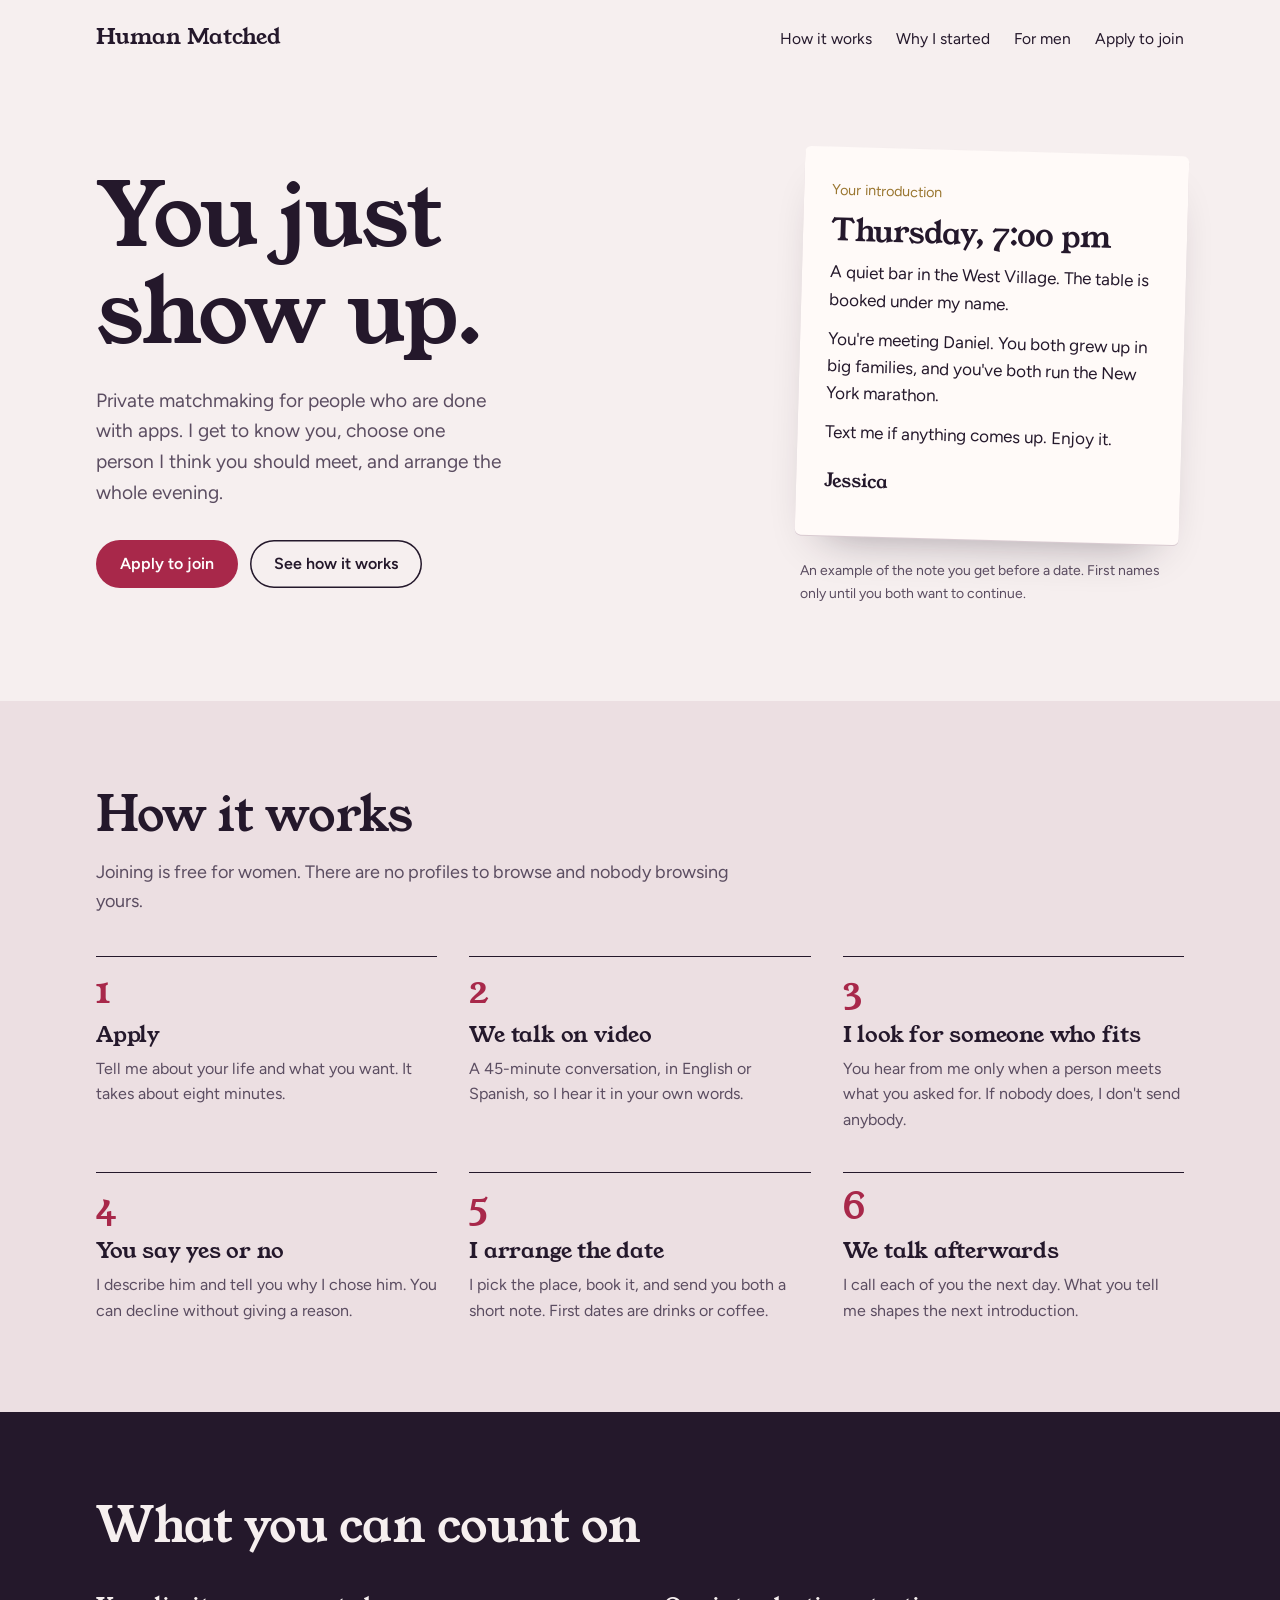
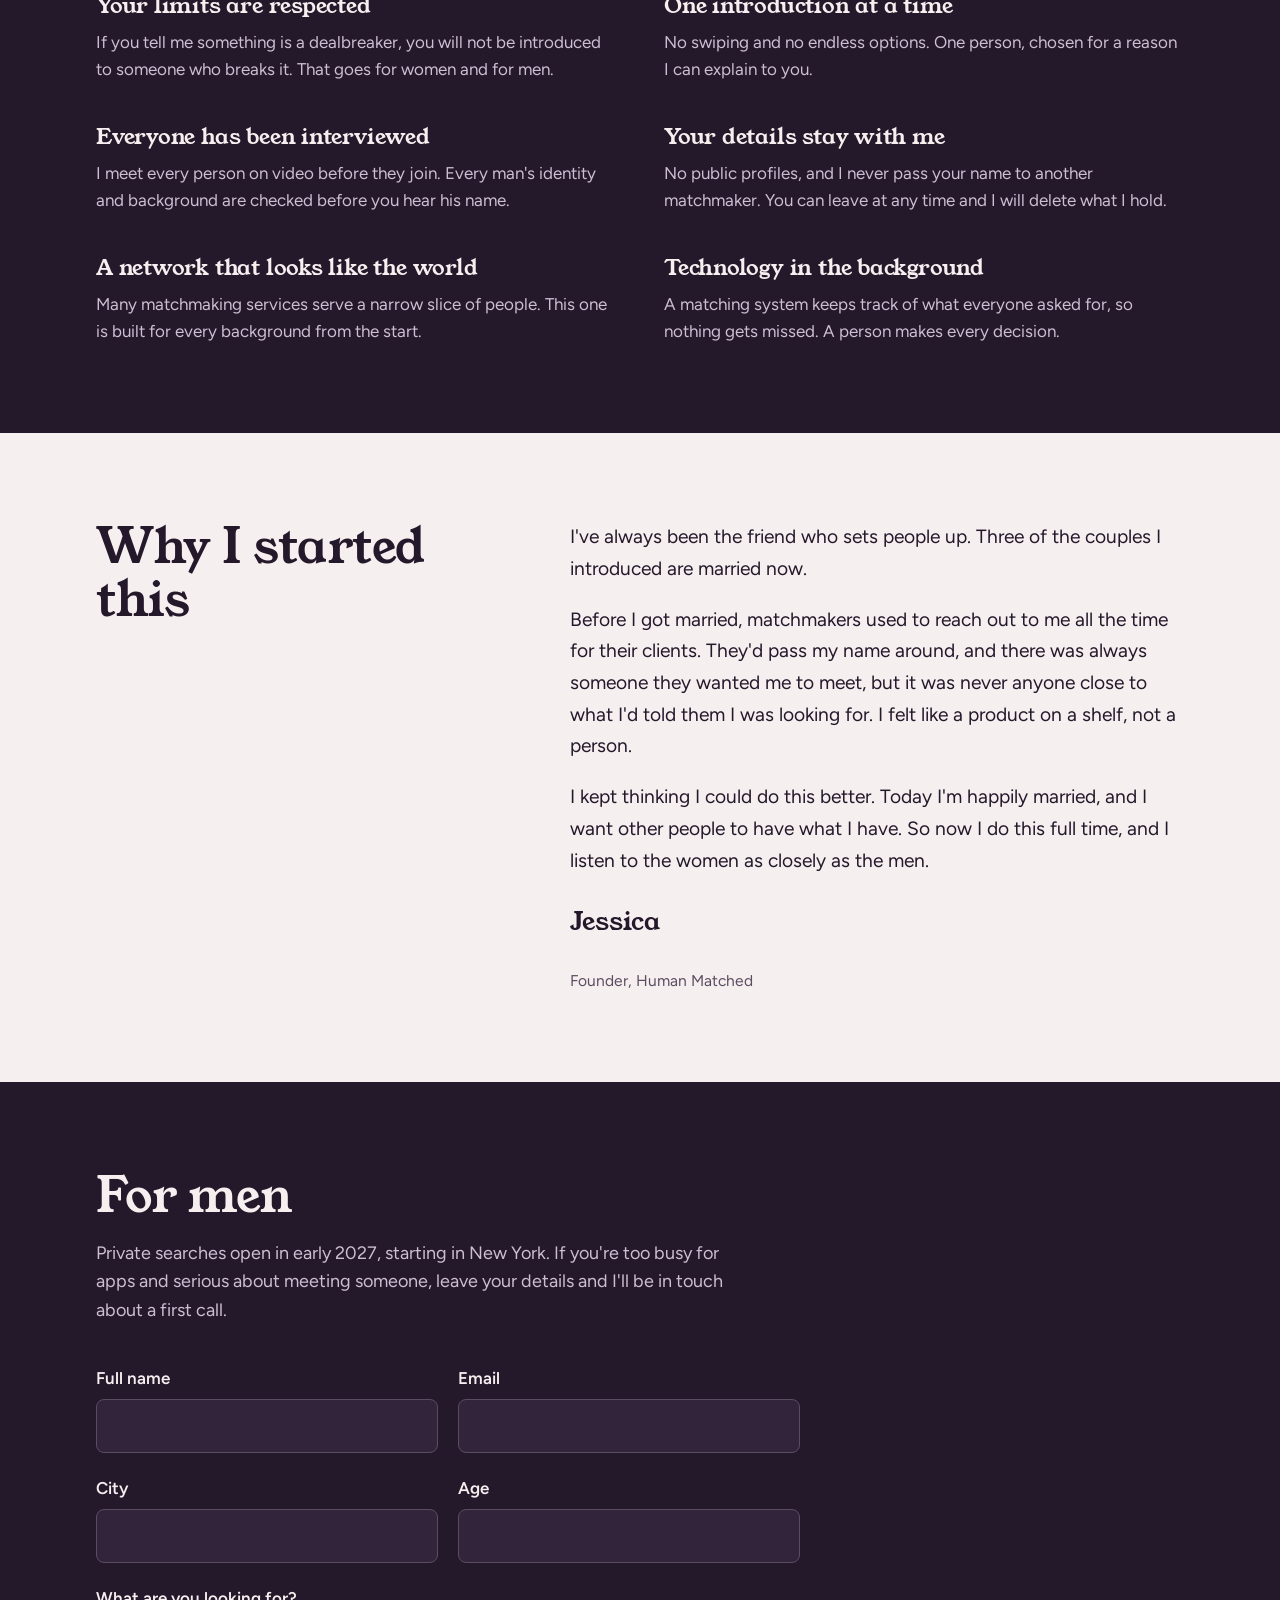
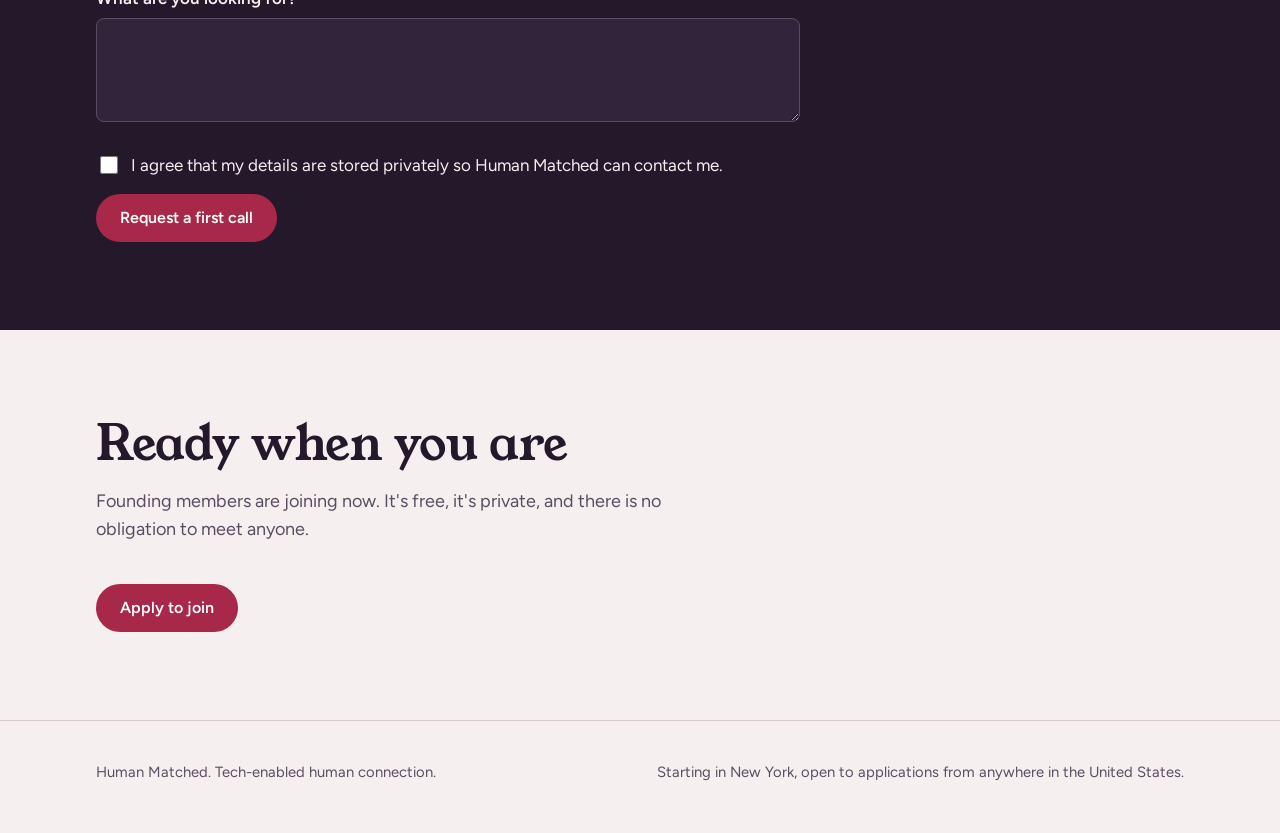
==== index.html @ 9cf02f85 "Add first version of the Human Matched website Home page, women's application and shared styles. For" ====
<!doctype html>
<html lang="en">
<head>
  <meta charset="utf-8">
  <meta name="viewport" content="width=device-width, initial-scale=1">
  <title>Human Matched | Private matchmaking, one introduction at a time</title>
  <meta name="description" content="A private matchmaking service starting in New York. Free for women. One carefully chosen introduction at a time, with the whole date arranged for you.">
  <link rel="preconnect" href="https://fonts.googleapis.com">
  <link rel="preconnect" href="https://fonts.gstatic.com" crossorigin>
  <link href="https://fonts.googleapis.com/css2?family=Figtree:wght@400;600&family=Young+Serif&display=swap" rel="stylesheet">
  <link rel="stylesheet" href="styles.css">
</head>
<body>
  <header class="site-header">
    <div class="wrap">
      <a class="brand" href="index.html">Human Matched</a>
      <nav class="site-nav" aria-label="Main">
        <a href="#how">How it works</a>
        <a href="#story">Why I started</a>
        <a href="#men">For men</a>
        <a href="apply.html">Apply to join</a>
      </nav>
    </div>
  </header>

  <main>
    <section class="hero">
      <div class="wrap">
        <div>
          <h1>You just show up.</h1>
          <p class="hero-lede">Private matchmaking for people who are done with apps. I get to know you, choose one person I think you should meet, and arrange the whole evening.</p>
          <div class="hero-actions">
            <a class="button" href="apply.html">Apply to join</a>
            <a class="button button-quiet" href="#how">See how it works</a>
          </div>
        </div>
        <div class="note-stack">
          <div class="note">
            <p class="note-kicker">Your introduction</p>
            <p class="note-when">Thursday, 7:00 pm</p>
            <p>A quiet bar in the West Village. The table is booked under my name.</p>
            <p>You're meeting Daniel. You both grew up in big families, and you've both run the New York marathon.</p>
            <p>Text me if anything comes up. Enjoy it.</p>
            <p class="note-sign">Jessica</p>
          </div>
          <p class="note-caption">An example of the note you get before a date. First names only until you both want to continue.</p>
        </div>
      </div>
    </section>

    <section class="section section-tint" id="how">
      <div class="wrap">
        <div class="section-head">
          <h2>How it works</h2>
          <p>Joining is free for women. There are no profiles to browse and nobody browsing yours.</p>
        </div>
        <ol class="steps">
          <li>
            <h3>Apply</h3>
            <p>Tell me about your life and what you want. It takes about eight minutes.</p>
          </li>
          <li>
            <h3>We talk on video</h3>
            <p>A 45-minute conversation, in English or Spanish, so I hear it in your own words.</p>
          </li>
          <li>
            <h3>I look for someone who fits</h3>
            <p>You hear from me only when a person meets what you asked for. If nobody does, I don't send anybody.</p>
          </li>
          <li>
            <h3>You say yes or no</h3>
            <p>I describe him and tell you why I chose him. You can decline without giving a reason.</p>
          </li>
          <li>
            <h3>I arrange the date</h3>
            <p>I pick the place, book it, and send you both a short note. First dates are drinks or coffee.</p>
          </li>
          <li>
            <h3>We talk afterwards</h3>
            <p>I call each of you the next day. What you tell me shapes the next introduction.</p>
          </li>
        </ol>
      </div>
    </section>

    <section class="section section-ink" id="promises">
      <div class="wrap">
        <div class="section-head">
          <h2>What you can count on</h2>
        </div>
        <div class="promises">
          <div>
            <h3>Your limits are respected</h3>
            <p>If you tell me something is a dealbreaker, you will not be introduced to someone who breaks it. That goes for women and for men.</p>
          </div>
          <div>
            <h3>One introduction at a time</h3>
            <p>No swiping and no endless options. One person, chosen for a reason I can explain to you.</p>
          </div>
          <div>
            <h3>Everyone has been interviewed</h3>
            <p>I meet every person on video before they join. Every man's identity and background are checked before you hear his name.</p>
          </div>
          <div>
            <h3>Your details stay with me</h3>
            <p>No public profiles, and I never pass your name to another matchmaker. You can leave at any time and I will delete what I hold.</p>
          </div>
          <div>
            <h3>A network that looks like the world</h3>
            <p>Many matchmaking services serve a narrow slice of people. This one is built for every background from the start.</p>
          </div>
          <div>
            <h3>Technology in the background</h3>
            <p>A matching system keeps track of what everyone asked for, so nothing gets missed. A person makes every decision.</p>
          </div>
        </div>
      </div>
    </section>

    <section class="section" id="story">
      <div class="wrap letter">
        <h2>Why I started this</h2>
        <div class="letter-body">
          <p>I've always been the friend who sets people up. Three of the couples I introduced are married now.</p>
          <p>Before I got married, matchmakers used to reach out to me all the time for their clients. They'd pass my name around, and there was always someone they wanted me to meet, but it was never anyone close to what I'd told them I was looking for. I felt like a product on a shelf, not a person.</p>
          <p>I kept thinking I could do this better. Today I'm happily married, and I want other people to have what I have. So now I do this full time, and I listen to the women as closely as the men.</p>
          <p class="letter-sign">Jessica</p>
          <p class="letter-role">Founder, Human Matched</p>
        </div>
      </div>
    </section>

    <section class="section section-ink" id="men">
      <div class="wrap">
        <div class="section-head">
          <h2>For men</h2>
          <p>Private searches open in early 2027, starting in New York. If you're too busy for apps and serious about meeting someone, leave your details and I'll be in touch about a first call.</p>
        </div>
        <form data-site-form data-form-name="Men's enquiry" novalidate>
          <div class="row">
            <div class="field">
              <label for="m-name">Full name</label>
              <input type="text" id="m-name" name="name" autocomplete="name" required>
            </div>
            <div class="field">
              <label for="m-email">Email</label>
              <input type="email" id="m-email" name="email" autocomplete="email" required>
            </div>
          </div>
          <div class="row">
            <div class="field">
              <label for="m-city">City</label>
              <input type="text" id="m-city" name="city" autocomplete="address-level2" required>
            </div>
            <div class="field">
              <label for="m-age">Age</label>
              <input type="number" id="m-age" name="age" min="21" max="99" inputmode="numeric" required>
            </div>
          </div>
          <div class="field">
            <label for="m-want">What are you looking for?</label>
            <textarea id="m-want" name="looking_for"></textarea>
          </div>
          <label class="check"><input type="checkbox" name="consent" required> <span>I agree that my details are stored privately so Human Matched can contact me.</span></label>
          <button class="button" type="submit">Request a first call</button>
          <p class="form-status" role="status" hidden></p>
        </form>
      </div>
    </section>

    <section class="section">
      <div class="wrap">
        <div class="section-head">
          <h2>Ready when you are</h2>
          <p>Founding members are joining now. It's free, it's private, and there is no obligation to meet anyone.</p>
        </div>
        <a class="button" href="apply.html">Apply to join</a>
      </div>
    </section>
  </main>

  <footer class="site-footer">
    <div class="wrap">
      <p>Human Matched. Tech-enabled human connection.</p>
      <p>Starting in New York, open to applications from anywhere in the United States.</p>
    </div>
  </footer>

  <script src="site.js"></script>
</body>
</html>
---- styles.css ----
:root {
  --paper: #f6efef;
  --paper-deep: #ecdfe2;
  --ink: #24182b;
  --ink-soft: #5b4d61;
  --wine: #a8284a;
  --wine-deep: #7f1b36;
  --brass: #9a7630;
  --line: #d9cbd1;
  --card: #fffaf8;
  --display: "Young Serif", Georgia, "Times New Roman", serif;
  --body: "Figtree", system-ui, -apple-system, "Segoe UI", sans-serif;
  --measure: 62ch;
}

* { box-sizing: border-box; }

html { scroll-behavior: smooth; }

body {
  margin: 0;
  background: var(--paper);
  color: var(--ink);
  font-family: var(--body);
  font-size: 1.0625rem;
  line-height: 1.6;
  -webkit-font-smoothing: antialiased;
}

a { color: var(--wine-deep); text-underline-offset: 0.18em; }
a:hover { color: var(--wine); }

:focus-visible { outline: 3px solid var(--wine); outline-offset: 3px; border-radius: 2px; }

.wrap { width: min(100% - 2rem, 68rem); margin-inline: auto; }

h1, h2, h3 { font-family: var(--display); font-weight: 400; line-height: 1.1; margin: 0; letter-spacing: -0.01em; }
h1 { font-size: clamp(2.75rem, 8vw, 5.5rem); }
h2 { font-size: clamp(1.9rem, 4.5vw, 3rem); }
h3 { font-size: 1.35rem; line-height: 1.25; }
p { margin: 0 0 1em; max-width: var(--measure); }

/* Header */
.site-header { padding: 1.25rem 0; }
.site-header .wrap { display: flex; align-items: baseline; justify-content: space-between; gap: 1rem; flex-wrap: wrap; }
.brand { font-family: var(--display); font-size: 1.35rem; color: var(--ink); text-decoration: none; }
.site-nav { display: flex; gap: 1.5rem; flex-wrap: wrap; font-size: 0.975rem; }
.site-nav a { color: var(--ink); text-decoration: none; }
.site-nav a:hover { color: var(--wine); text-decoration: underline; }

/* Buttons */
.button {
  display: inline-block;
  background: var(--wine);
  color: #fff;
  font: 600 1rem/1 var(--body);
  padding: 1rem 1.5rem;
  border: 0;
  border-radius: 999px;
  text-decoration: none;
  cursor: pointer;
}
.button:hover { background: var(--wine-deep); color: #fff; }
.button-quiet { background: transparent; color: var(--ink); box-shadow: inset 0 0 0 1.5px var(--ink); }
.button-quiet:hover { background: var(--ink); color: var(--paper); }

/* Hero */
.hero { padding: clamp(2rem, 6vw, 5rem) 0 clamp(3rem, 8vw, 6rem); }
.hero .wrap { display: grid; grid-template-columns: 1.15fr 0.85fr; gap: clamp(2rem, 5vw, 4.5rem); align-items: center; }
.hero-lede { font-size: 1.2rem; color: var(--ink-soft); margin: 1.5rem 0 2rem; max-width: 34ch; }
.hero-actions { display: flex; gap: 0.75rem; flex-wrap: wrap; }

.note {
  background: var(--card);
  border-radius: 6px;
  padding: 2rem 1.75rem 1.75rem;
  box-shadow: 0 1px 0 var(--line), 0 24px 48px -28px rgba(36, 24, 43, 0.45);
  transform: rotate(1.6deg);
  max-width: 24rem;
  justify-self: end;
}
.note-kicker { font-size: 0.9rem; color: var(--brass); margin: 0 0 1rem; }
.note-when { font-family: var(--display); font-size: 1.9rem; line-height: 1.1; margin: 0 0 1rem; }
.note p { margin-bottom: 0.75rem; }
.note-sign { font-family: var(--display); font-size: 1.15rem; margin: 1.25rem 0 0; }
.note-caption { font-size: 0.875rem; color: var(--ink-soft); margin: 1.25rem 0 0 auto; max-width: 24rem; justify-self: end; }
.note-stack { display: grid; }

/* Sections */
.section { padding: clamp(3rem, 7vw, 5.5rem) 0; }
.section-tint { background: var(--paper-deep); }
.section-ink { background: var(--ink); color: var(--paper); }
.section-ink a { color: #f3c9d4; }
.section-ink .button-quiet { color: var(--paper); box-shadow: inset 0 0 0 1.5px var(--paper); }
.section-ink .button-quiet:hover { background: var(--paper); color: var(--ink); }
.section-head { margin-bottom: 2.5rem; max-width: 40rem; }
.section-head p { color: var(--ink-soft); margin-top: 1rem; font-size: 1.125rem; }
.section-ink .section-head p { color: #cdbfd2; }

/* Steps: a real sequence, so it is numbered */
.steps { list-style: none; margin: 0; padding: 0; counter-reset: step; display: grid; grid-template-columns: repeat(3, 1fr); gap: 2.5rem 2rem; }
.steps li { counter-increment: step; border-top: 1.5px solid var(--ink); padding-top: 1rem; }
.steps li::before { content: counter(step); font-family: var(--display); font-size: 2.25rem; color: var(--wine); display: block; line-height: 1; margin-bottom: 0.75rem; }
.steps p { color: var(--ink-soft); margin: 0.5rem 0 0; font-size: 1rem; }

/* Promises */
.promises { display: grid; grid-template-columns: repeat(2, 1fr); gap: 2.5rem 3rem; }
.promises p { color: #cdbfd2; margin: 0.6rem 0 0; }

/* Letter */
.letter { display: grid; grid-template-columns: 0.8fr 1.2fr; gap: clamp(2rem, 5vw, 4rem); align-items: start; }
.letter-body { font-size: 1.2rem; line-height: 1.65; }
.letter-body p { max-width: 56ch; }
.letter-sign { font-family: var(--display); font-size: 1.6rem; margin-top: 1.5rem; }
.letter-role { color: var(--ink-soft); font-size: 0.975rem; margin: 0; }

/* Forms */
form { max-width: 44rem; }
fieldset { border: 0; padding: 0; margin: 0 0 3rem; }
legend { font-family: var(--display); font-size: 1.6rem; padding: 0; margin-bottom: 1.25rem; }
.field { margin-bottom: 1.35rem; }
.field label, .field .label { display: block; font-weight: 600; margin-bottom: 0.4rem; }
.hint { display: block; font-weight: 400; color: var(--ink-soft); font-size: 0.925rem; margin-top: 0.15rem; }
input[type="text"], input[type="email"], input[type="tel"], input[type="date"], input[type="url"], input[type="number"], select, textarea {
  width: 100%;
  font: inherit;
  color: var(--ink);
  background: var(--card);
  border: 1.5px solid var(--line);
  border-radius: 8px;
  padding: 0.8rem 0.9rem;
}
input:hover, select:hover, textarea:hover { border-color: var(--ink-soft); }
textarea { min-height: 6.5rem; resize: vertical; }
input[type="file"] { font: inherit; max-width: 100%; }
.row { display: grid; grid-template-columns: 1fr 1fr; gap: 0 1.25rem; }
.choices { display: flex; flex-wrap: wrap; gap: 0.5rem 1.5rem; }
.choices label, .check { display: flex; align-items: flex-start; gap: 0.6rem; font-weight: 400; margin: 0; }
.check { margin-bottom: 0.9rem; }
input[type="radio"], input[type="checkbox"] { accent-color: var(--wine); width: 1.15rem; height: 1.15rem; margin-top: 0.22rem; flex: none; }
.form-status { margin-top: 1.25rem; padding: 1rem 1.15rem; border-radius: 8px; background: var(--card); border-left: 4px solid var(--wine); max-width: 44rem; }
.form-status[hidden] { display: none; }
.section-ink input[type="text"], .section-ink input[type="email"], .section-ink input[type="number"], .section-ink textarea { background: #32243a; border-color: #5b4d61; color: var(--paper); }
.section-ink .form-status { background: #32243a; color: var(--paper); }
.section-ink .hint { color: #cdbfd2; }

.page-head { padding: clamp(2rem, 5vw, 4rem) 0 2rem; }
.page-head p { font-size: 1.2rem; color: var(--ink-soft); margin-top: 1.25rem; }

/* Footer */
.site-footer { padding: 2.5rem 0 3rem; font-size: 0.925rem; color: var(--ink-soft); border-top: 1px solid var(--line); }
.site-footer .wrap { display: flex; justify-content: space-between; gap: 1rem 2rem; flex-wrap: wrap; }
.site-footer p { margin: 0; }

@media (max-width: 52rem) {
  .hero .wrap, .letter { grid-template-columns: 1fr; }
  .note, .note-caption { justify-self: start; margin-left: 0; }
  .steps { grid-template-columns: 1fr 1fr; }
  .promises { grid-template-columns: 1fr; }
}
@media (max-width: 34rem) {
  .steps, .row { grid-template-columns: 1fr; }
  .note { transform: rotate(0.8deg); }
}
@media (prefers-reduced-motion: reduce) {
  html { scroll-behavior: auto; }
}
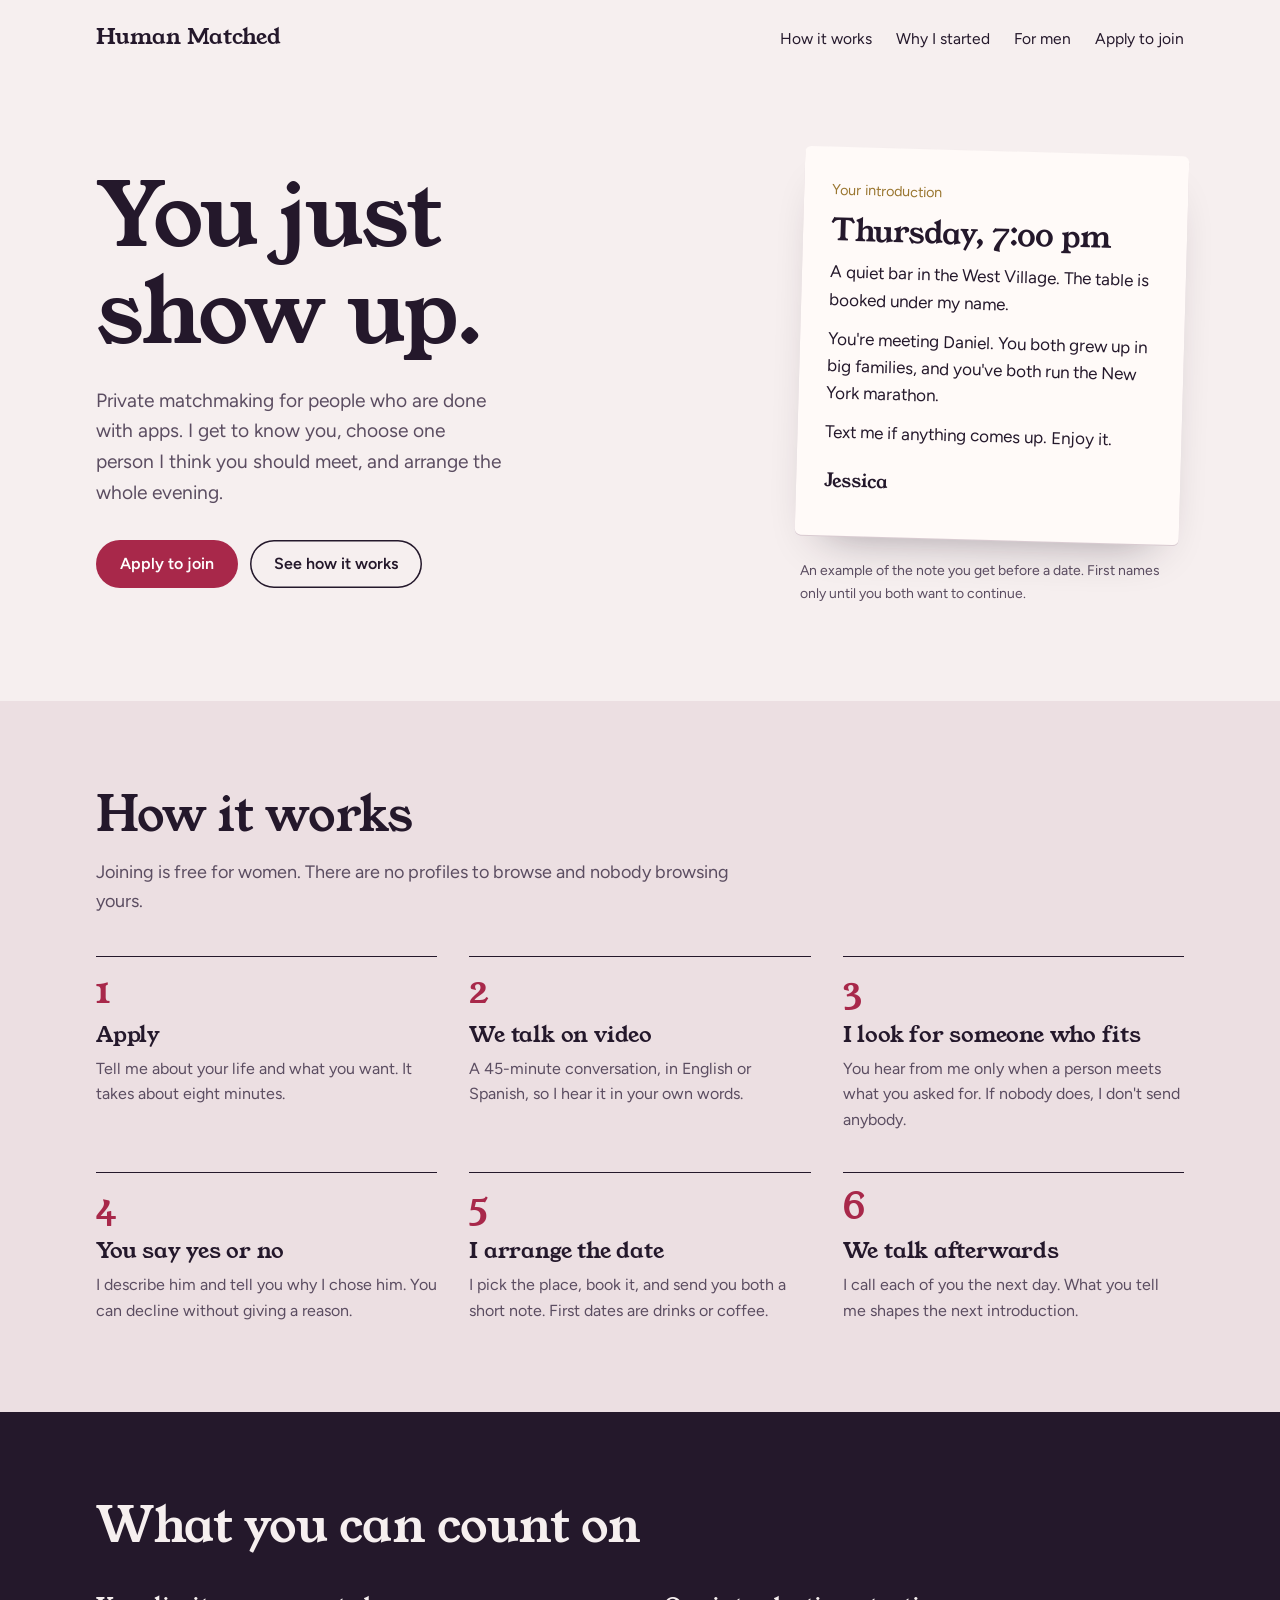
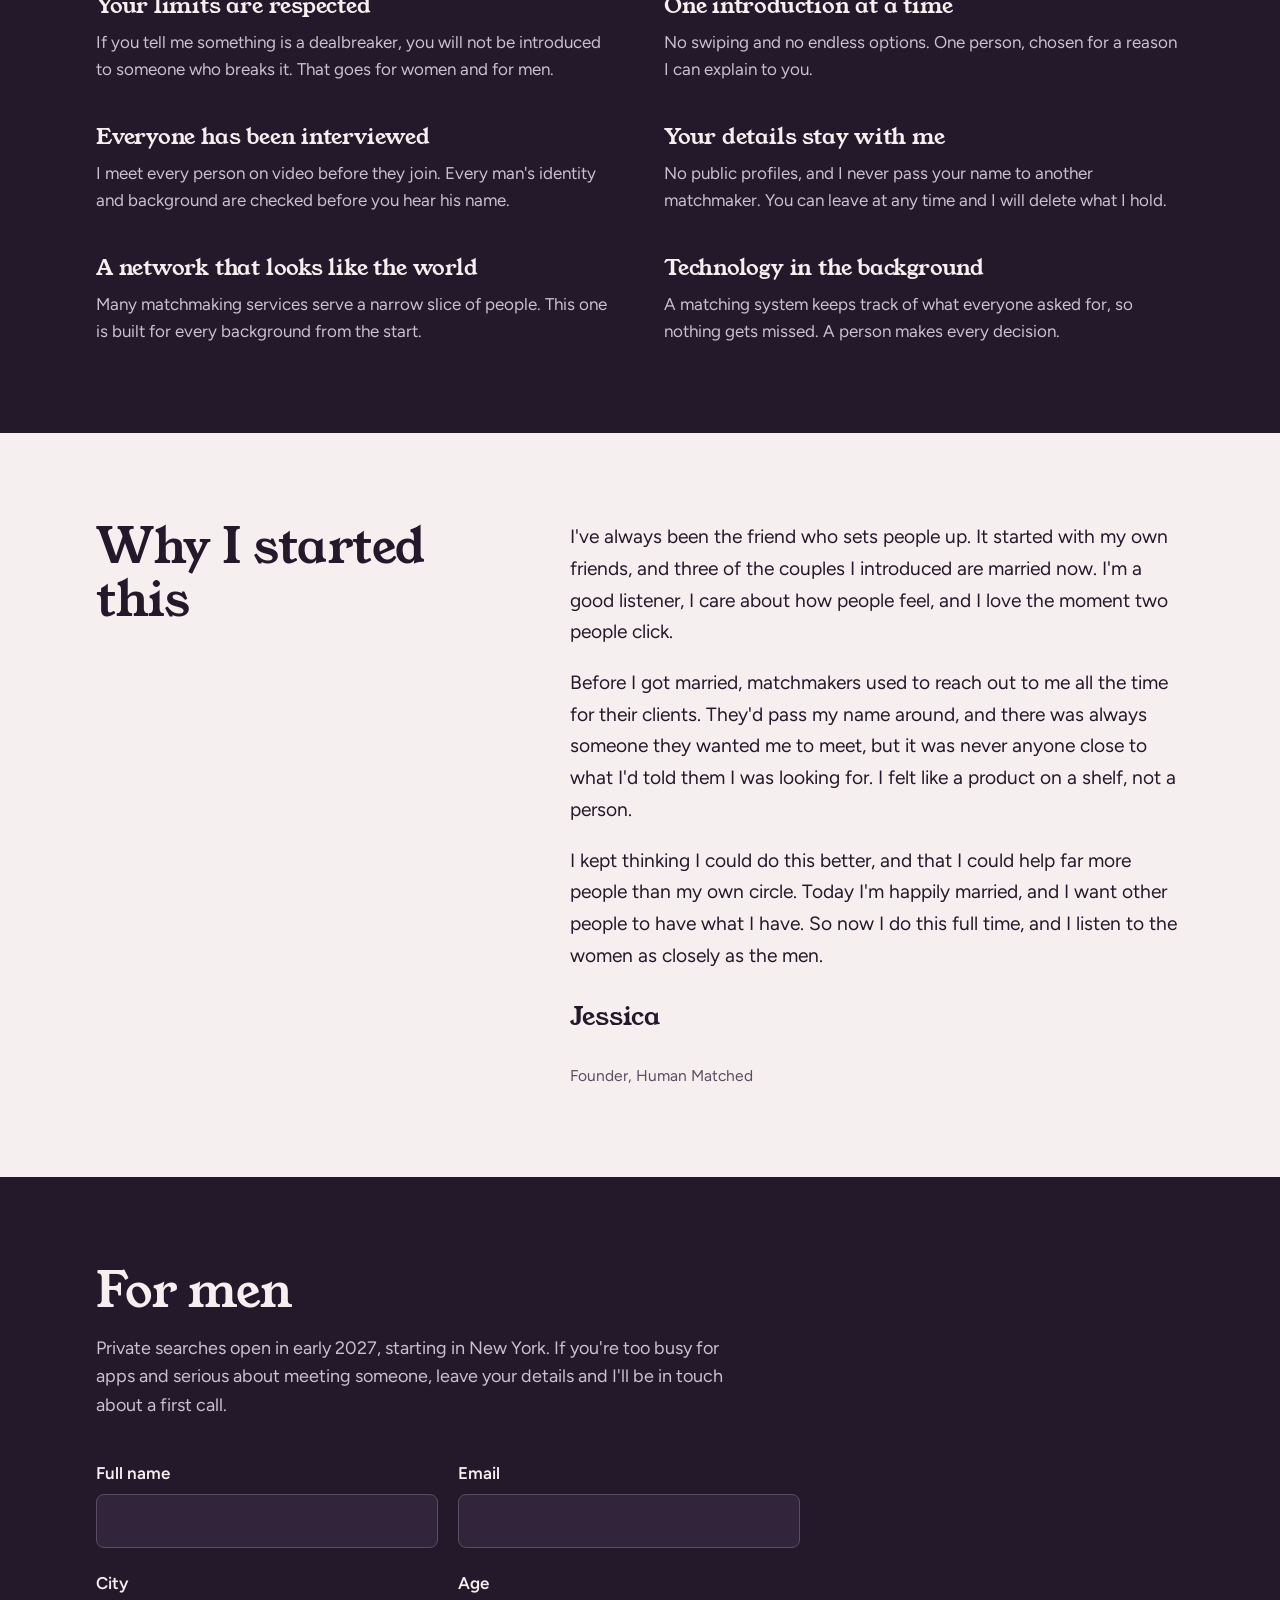
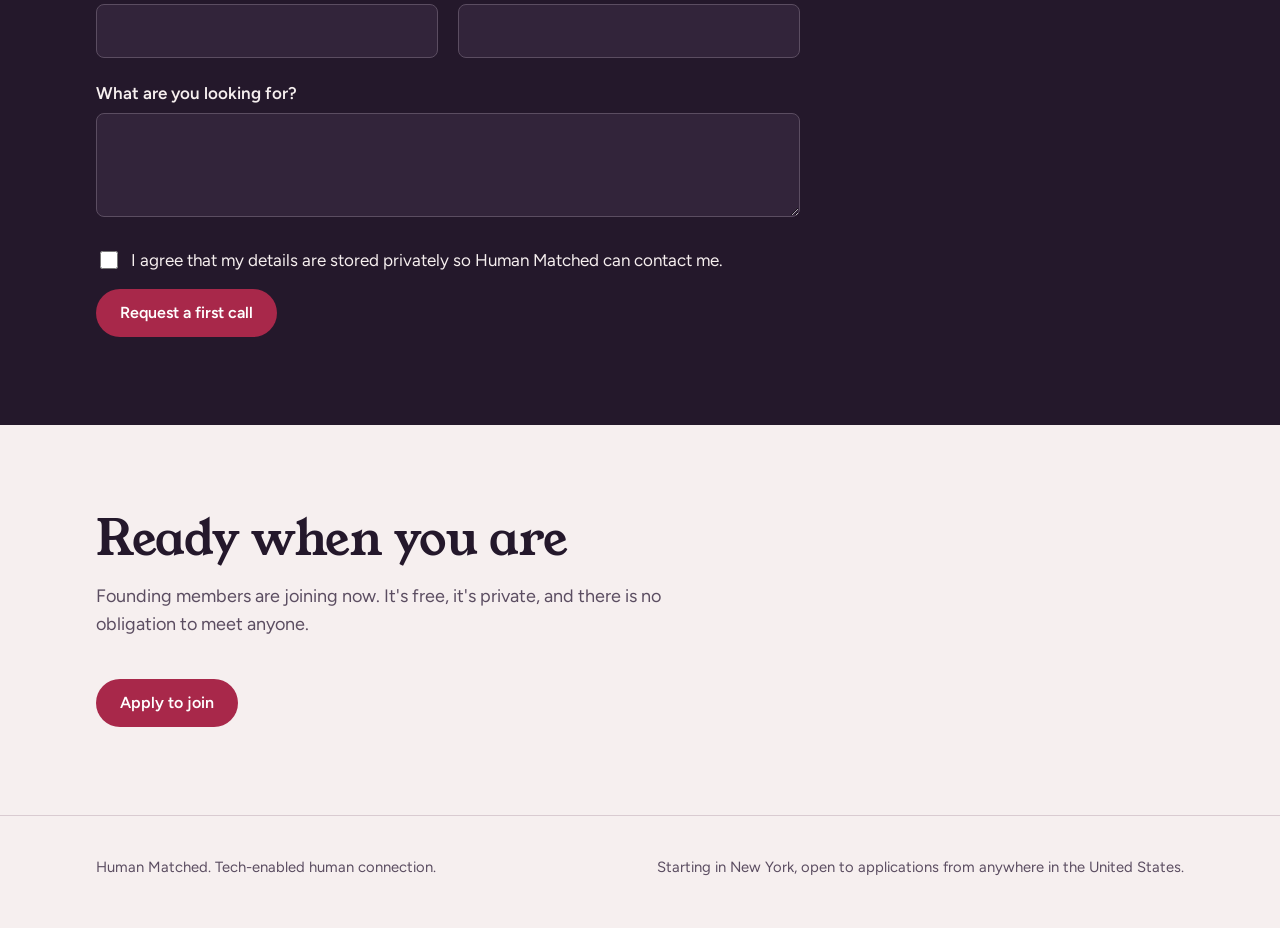
==== commit 0d337c3e: "Update founder story with strengths and origin Co-Authored-By: Claude Fable 5.2 <noreply@anthropic.c" ====
--- a/index.html
+++ b/index.html
@@ -121,9 +121,9 @@
       <div class="wrap letter">
         <h2>Why I started this</h2>
         <div class="letter-body">
-          <p>I've always been the friend who sets people up. Three of the couples I introduced are married now.</p>
+          <p>I've always been the friend who sets people up. It started with my own friends, and three of the couples I introduced are married now. I'm a good listener, I care about how people feel, and I love the moment two people click.</p>
           <p>Before I got married, matchmakers used to reach out to me all the time for their clients. They'd pass my name around, and there was always someone they wanted me to meet, but it was never anyone close to what I'd told them I was looking for. I felt like a product on a shelf, not a person.</p>
-          <p>I kept thinking I could do this better. Today I'm happily married, and I want other people to have what I have. So now I do this full time, and I listen to the women as closely as the men.</p>
+          <p>I kept thinking I could do this better, and that I could help far more people than my own circle. Today I'm happily married, and I want other people to have what I have. So now I do this full time, and I listen to the women as closely as the men.</p>
           <p class="letter-sign">Jessica</p>
           <p class="letter-role">Founder, Human Matched</p>
         </div>
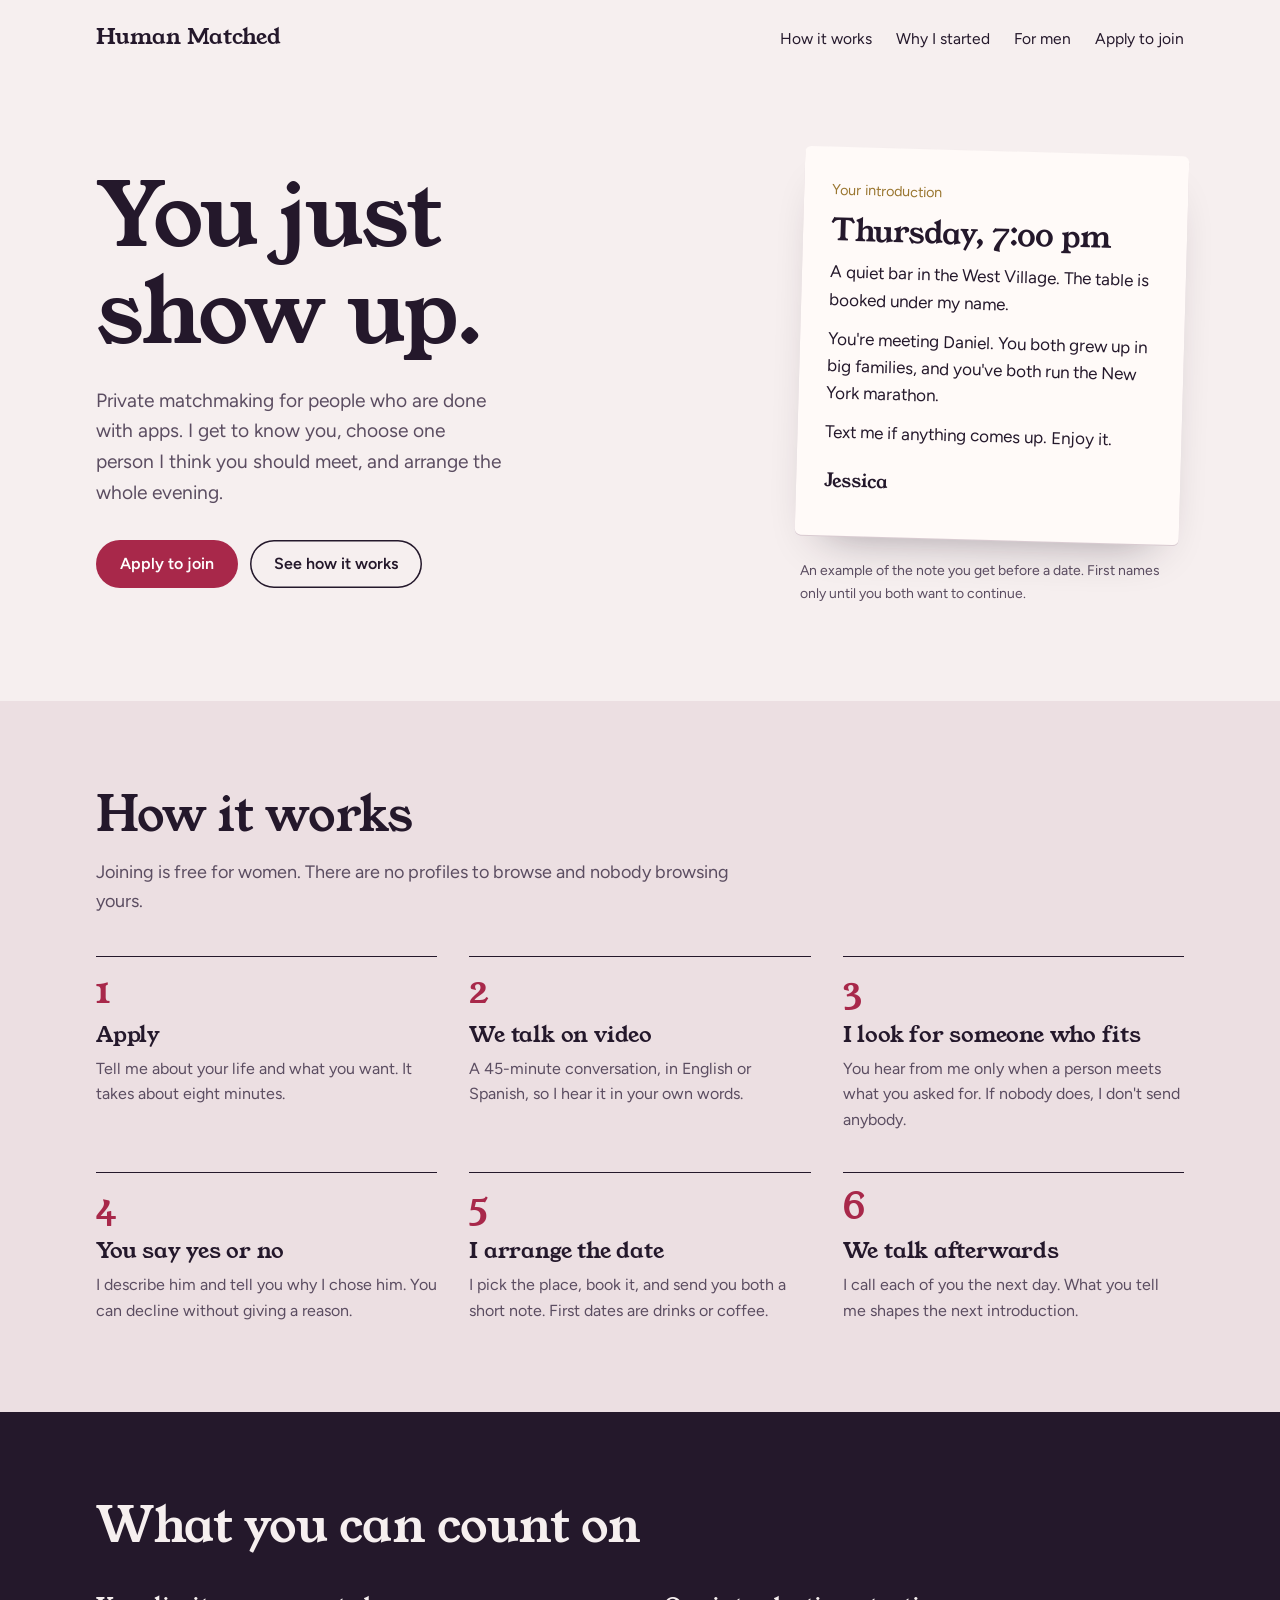
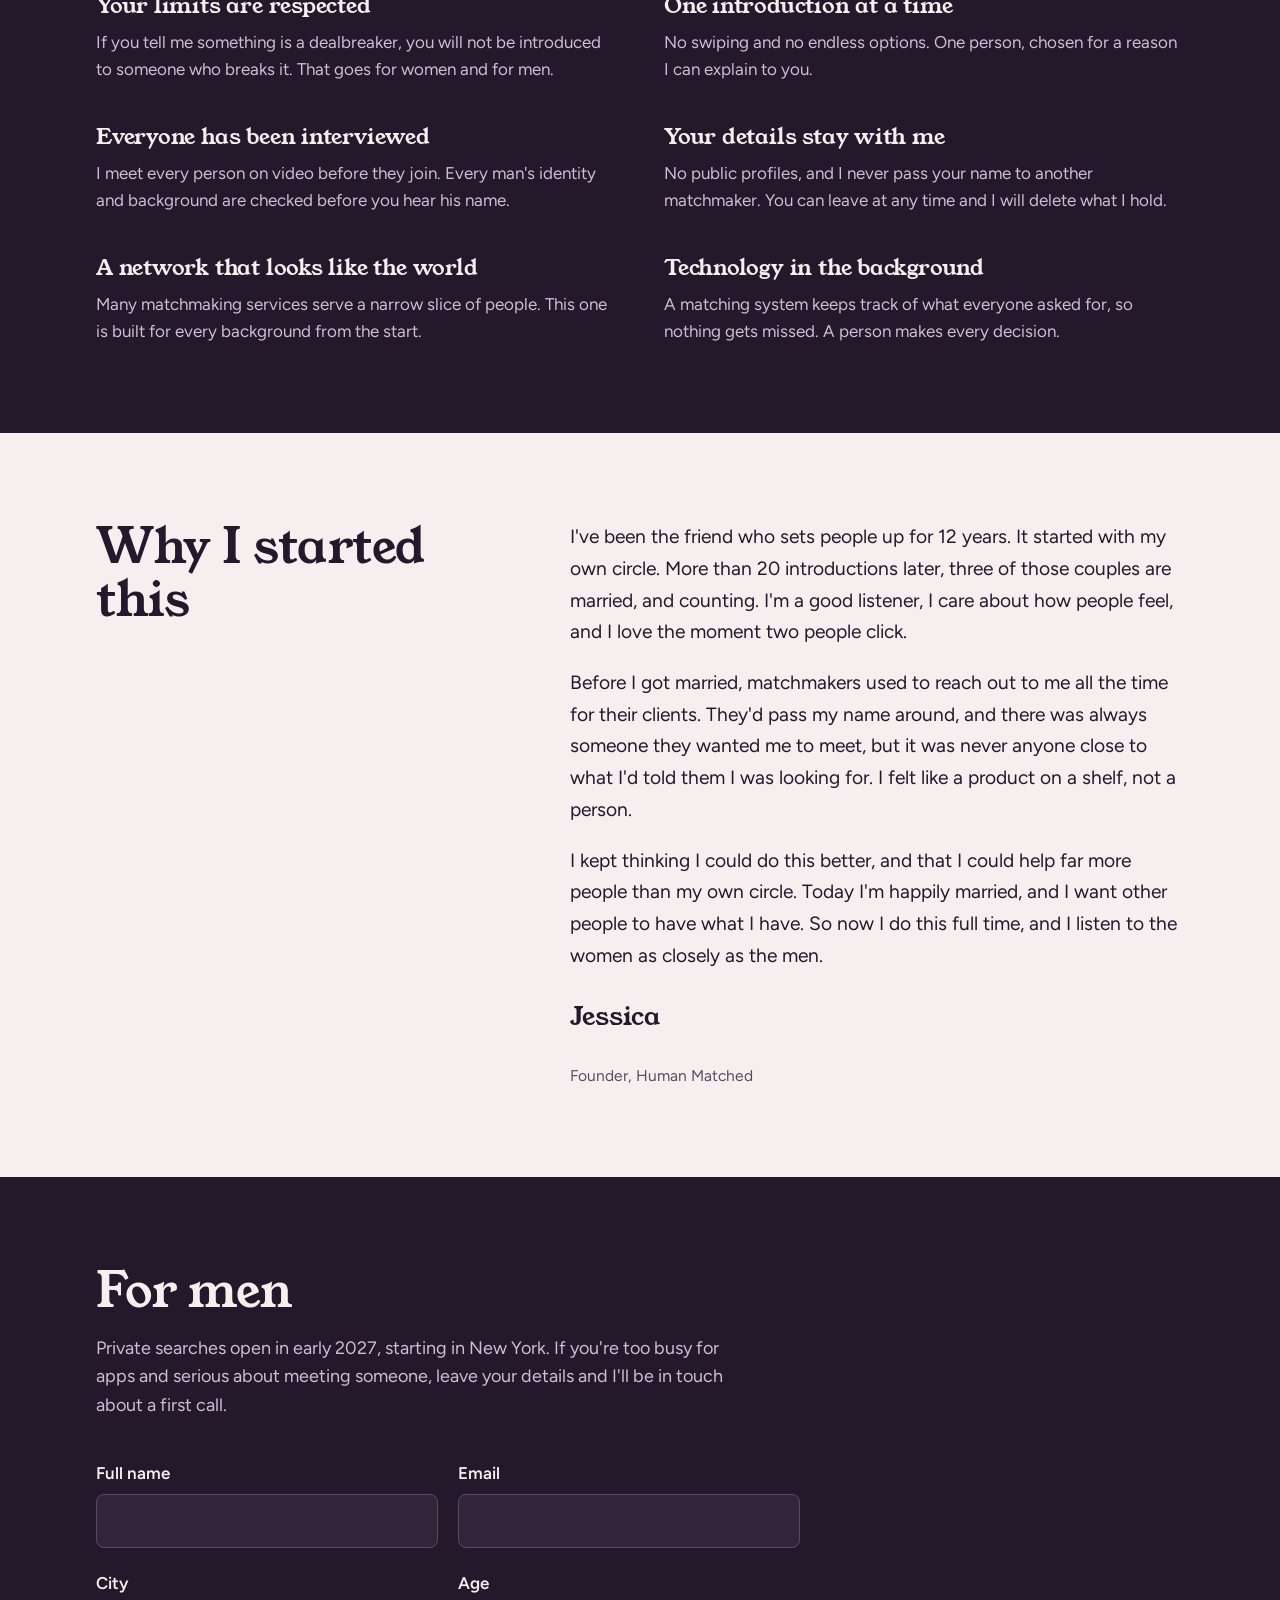
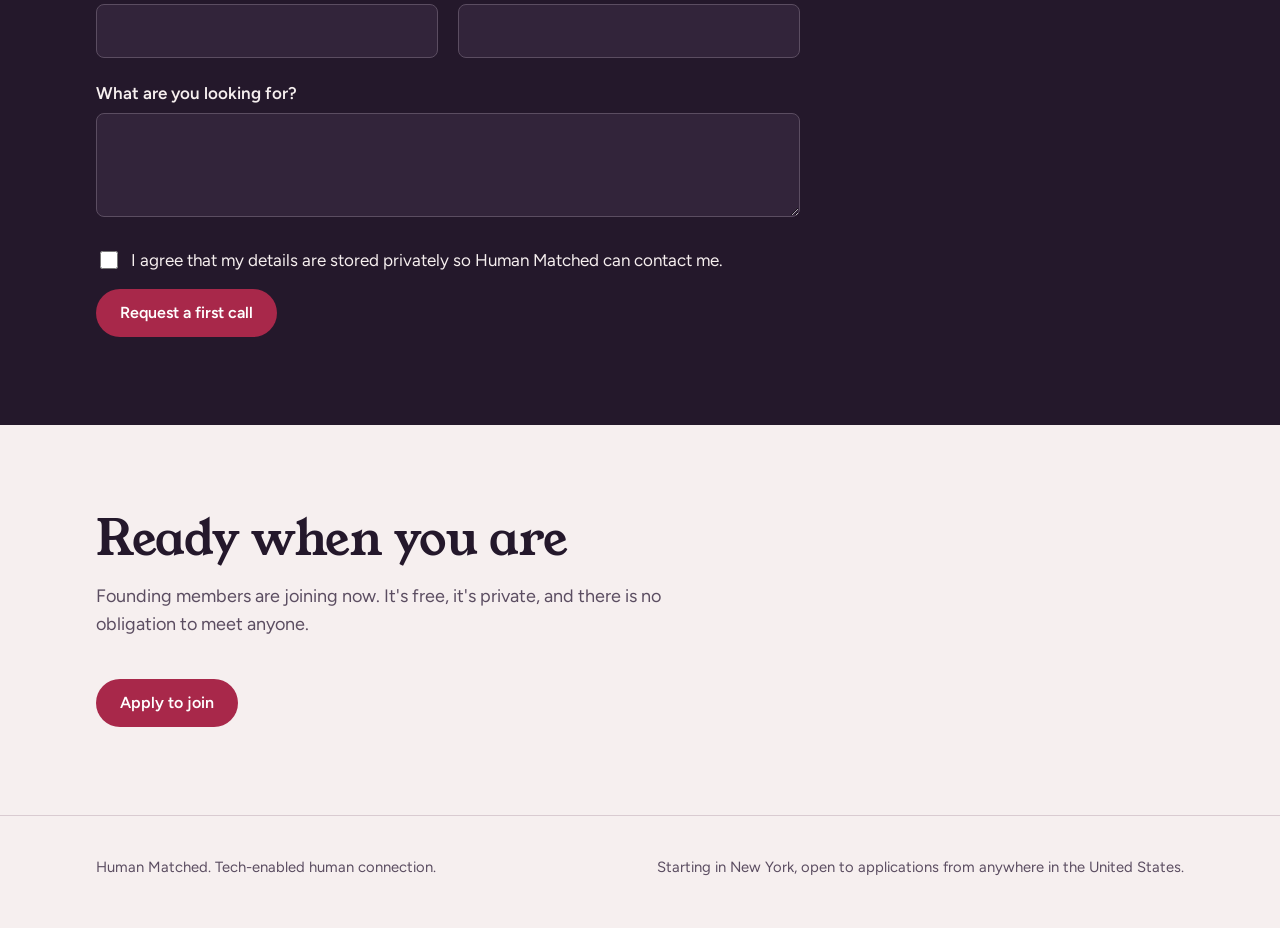
==== commit 3de41ff9: "Add track record to founder story Co-Authored-By: Claude Fable 5.2 <noreply@anthropic.com> Claude-Se" ====
--- a/index.html
+++ b/index.html
@@ -121,7 +121,7 @@
       <div class="wrap letter">
         <h2>Why I started this</h2>
         <div class="letter-body">
-          <p>I've always been the friend who sets people up. It started with my own friends, and three of the couples I introduced are married now. I'm a good listener, I care about how people feel, and I love the moment two people click.</p>
+          <p>I've been the friend who sets people up for 12 years. It started with my own circle. More than 20 introductions later, three of those couples are married, and counting. I'm a good listener, I care about how people feel, and I love the moment two people click.</p>
           <p>Before I got married, matchmakers used to reach out to me all the time for their clients. They'd pass my name around, and there was always someone they wanted me to meet, but it was never anyone close to what I'd told them I was looking for. I felt like a product on a shelf, not a person.</p>
           <p>I kept thinking I could do this better, and that I could help far more people than my own circle. Today I'm happily married, and I want other people to have what I have. So now I do this full time, and I listen to the women as closely as the men.</p>
           <p class="letter-sign">Jessica</p>
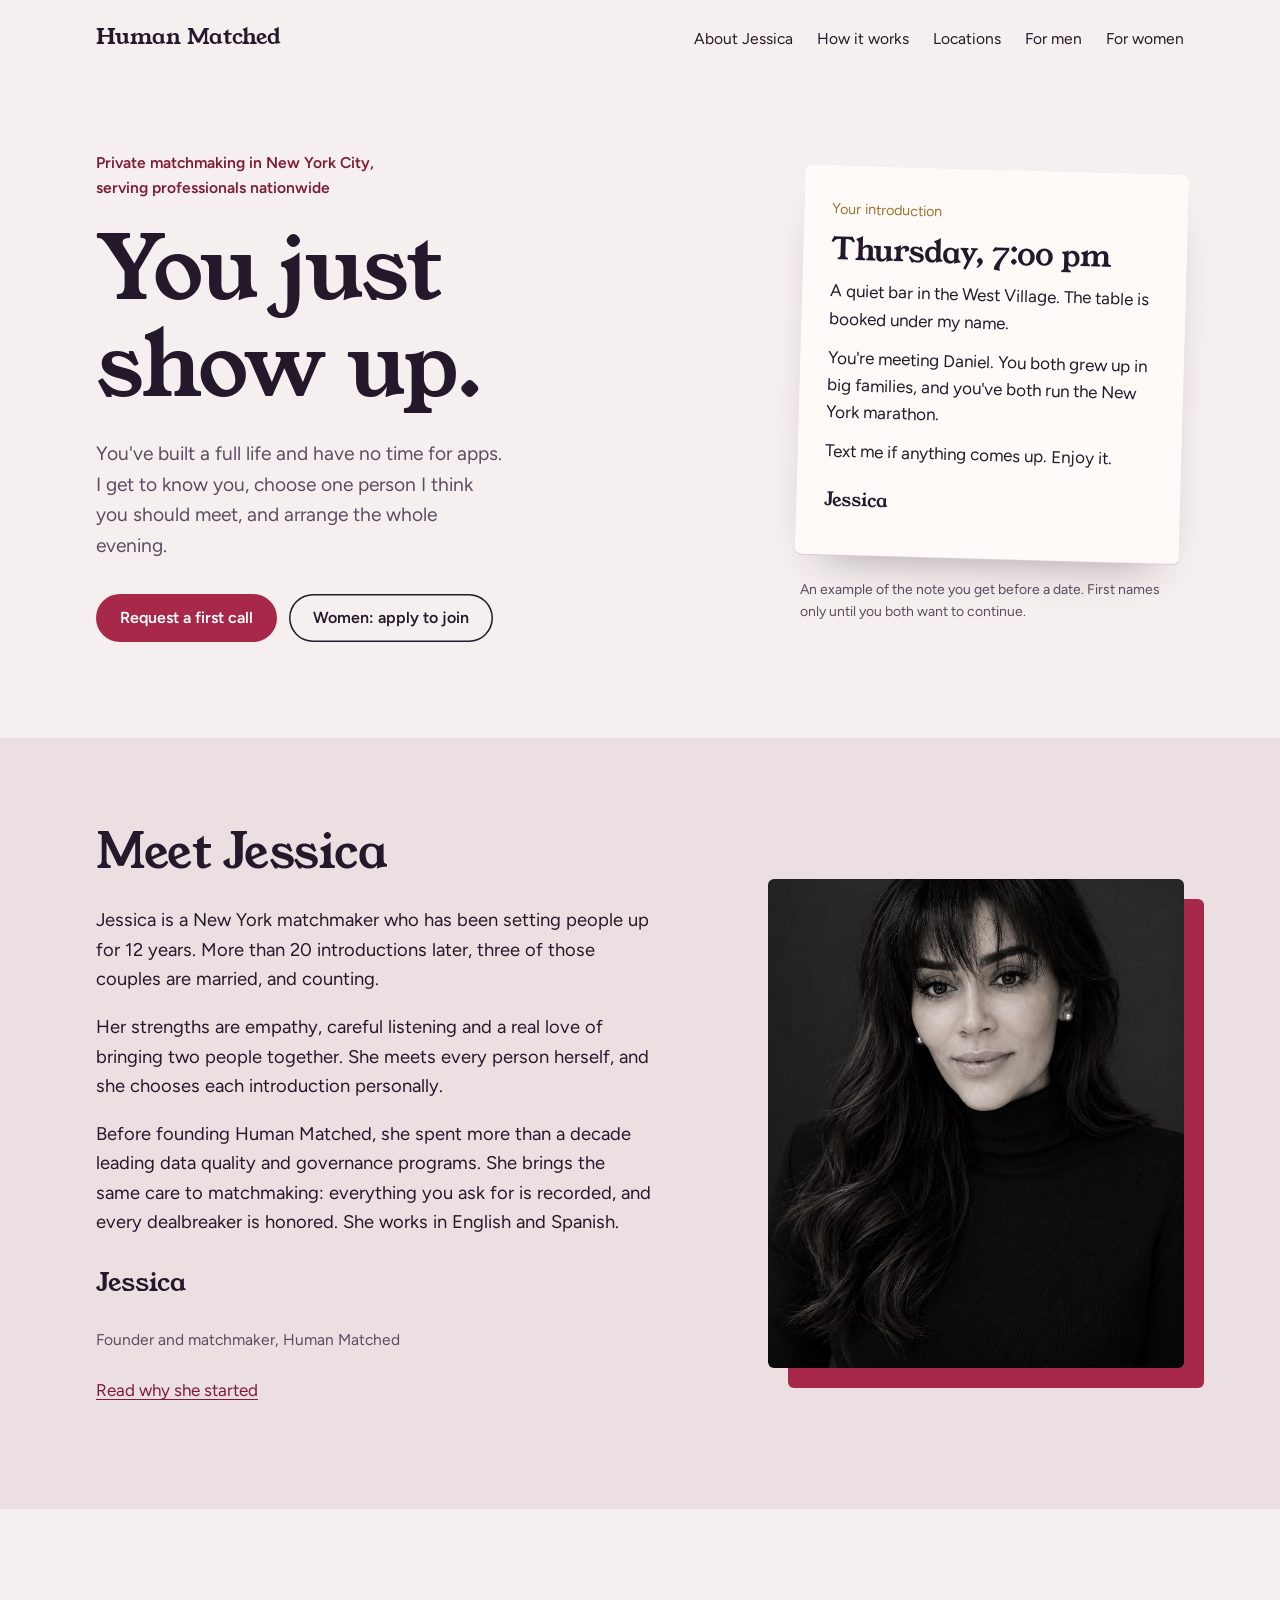
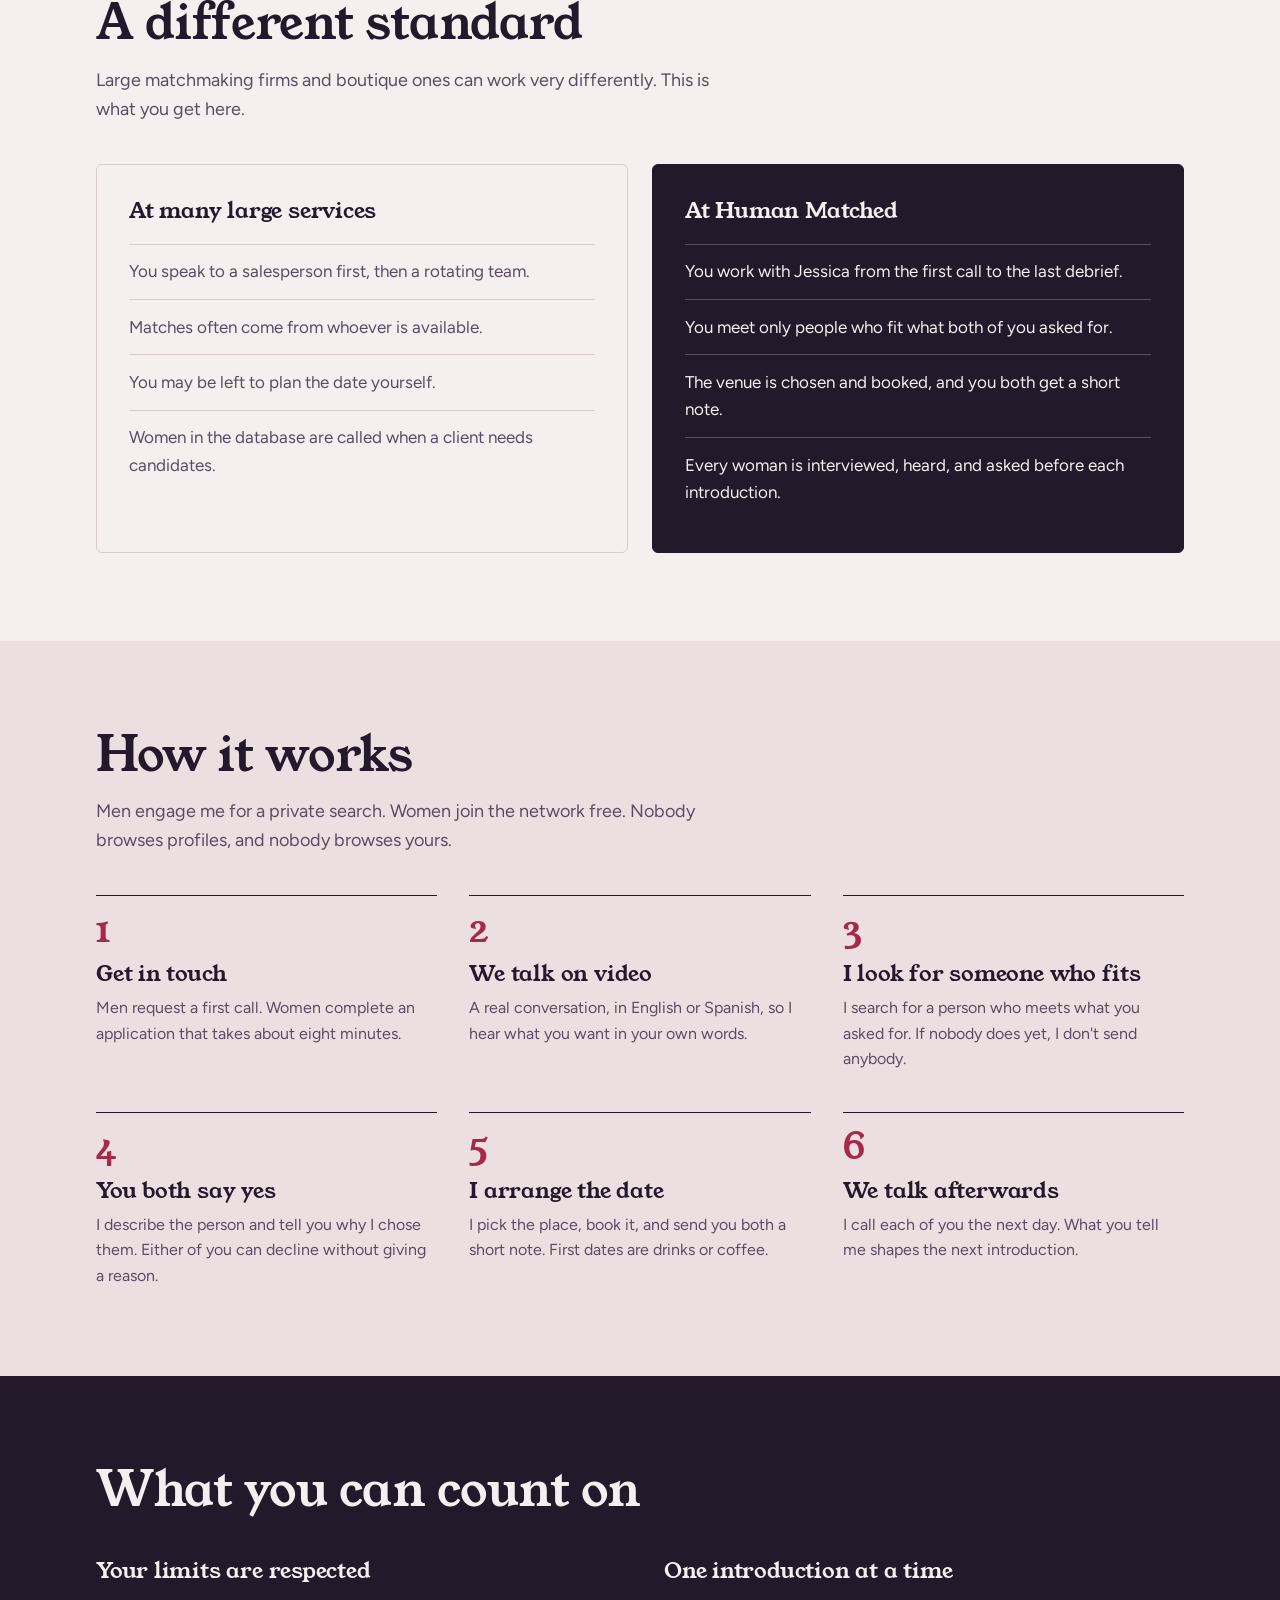
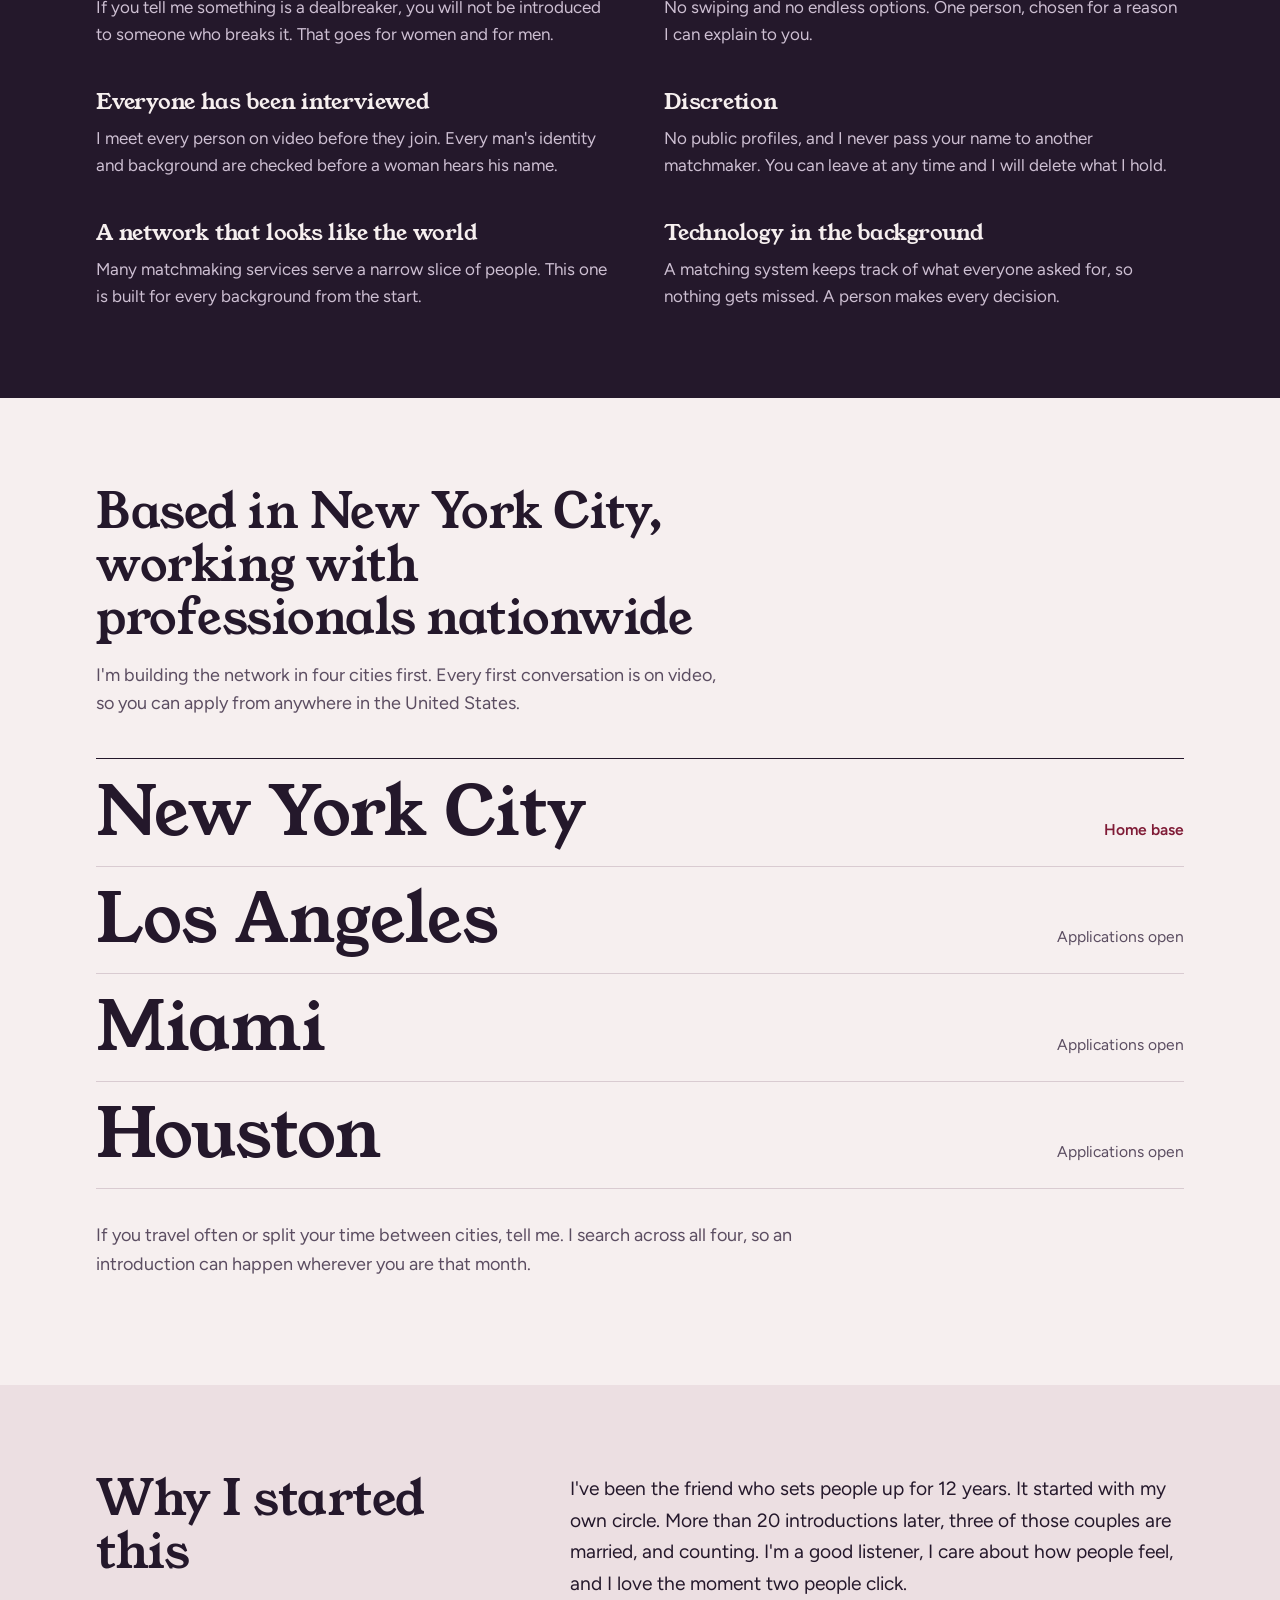
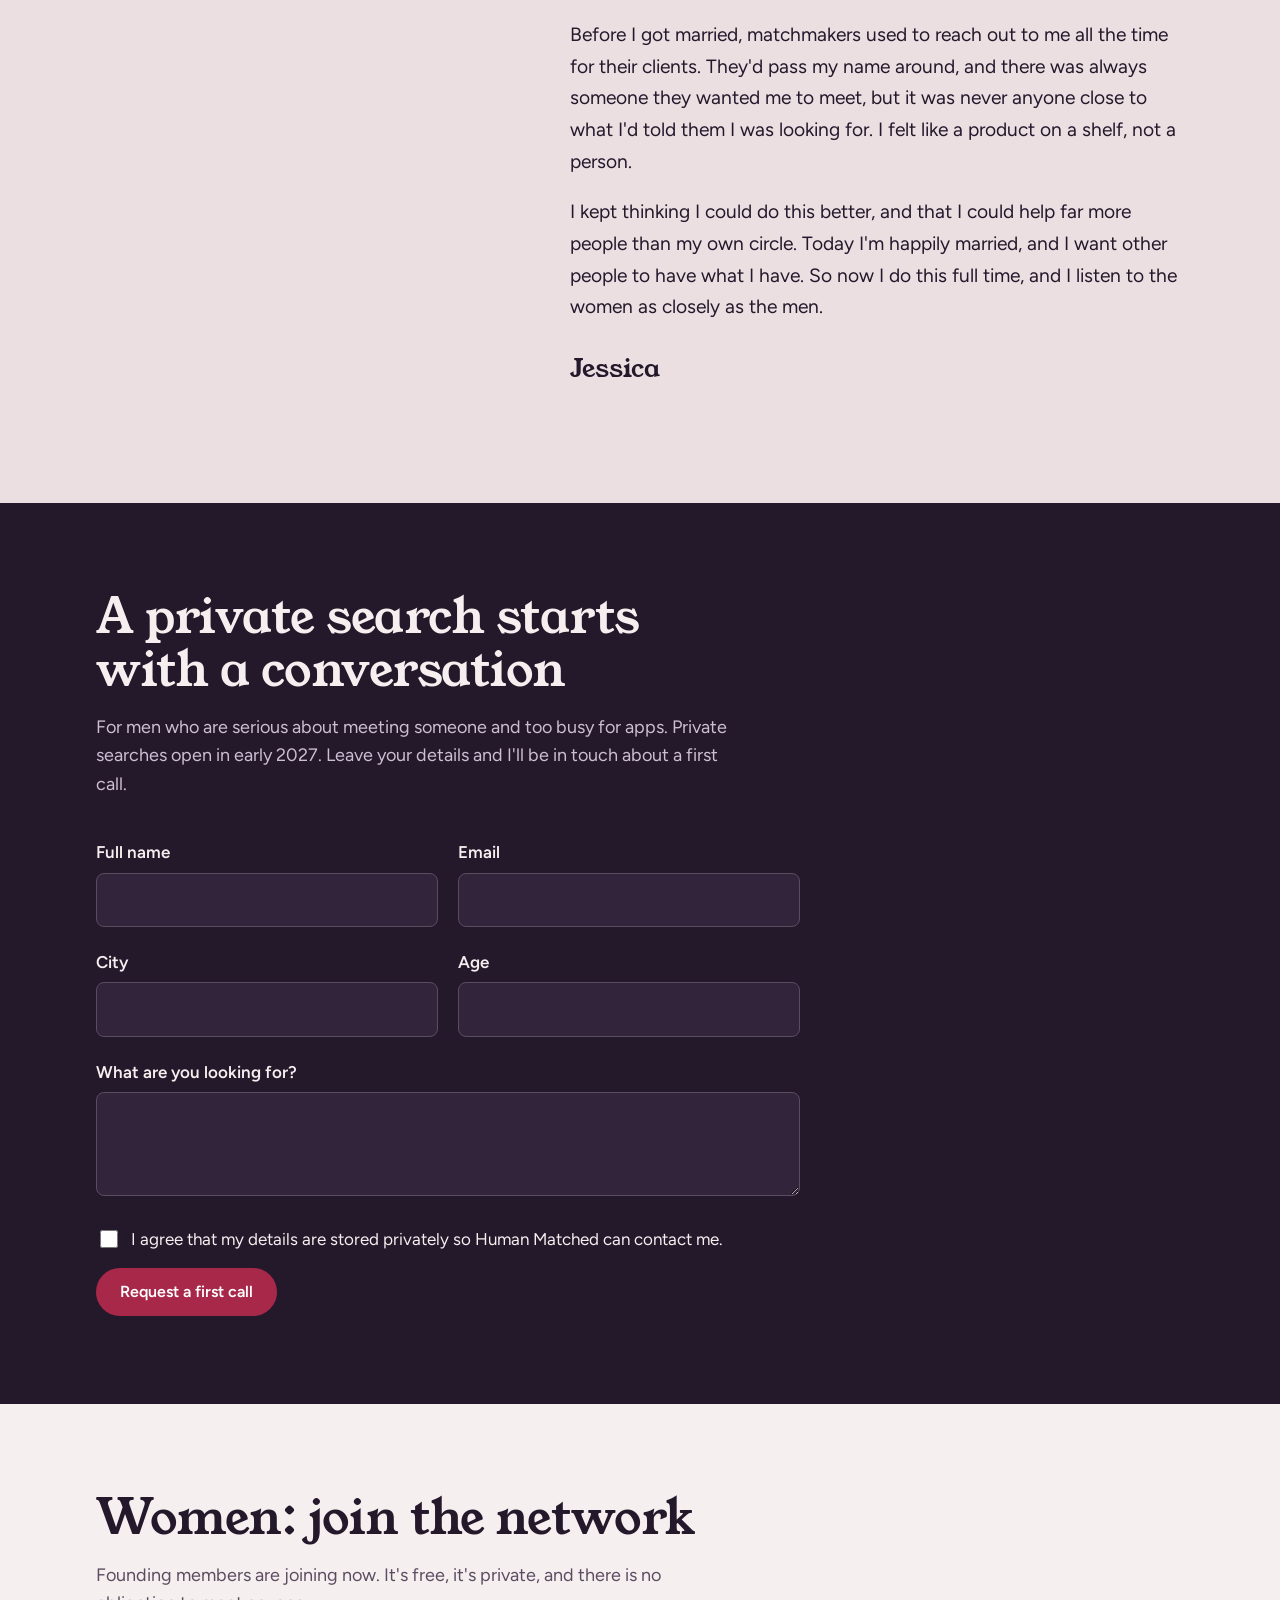
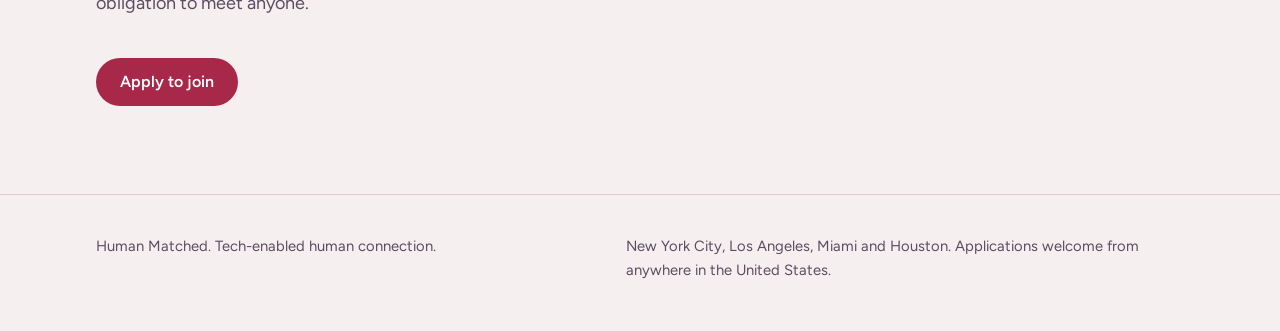
==== commit 8d834494: "Add About, comparison and locations sections Co-Authored-By: Claude Fable 5.2 <noreply@anthropic.com" ====
--- a/index.html
+++ b/index.html
@@ -3,8 +3,8 @@
 <head>
   <meta charset="utf-8">
   <meta name="viewport" content="width=device-width, initial-scale=1">
-  <title>Human Matched | Private matchmaking, one introduction at a time</title>
-  <meta name="description" content="A private matchmaking service starting in New York. Free for women. One carefully chosen introduction at a time, with the whole date arranged for you.">
+  <title>Human Matched | Private matchmaking in New York City, serving professionals nationwide</title>
+  <meta name="description" content="Private matchmaking based in New York City for busy professionals nationwide. One carefully chosen introduction at a time, with the whole date arranged for you.">
   <link rel="preconnect" href="https://fonts.googleapis.com">
   <link rel="preconnect" href="https://fonts.gstatic.com" crossorigin>
   <link href="https://fonts.googleapis.com/css2?family=Figtree:wght@400;600&family=Young+Serif&display=swap" rel="stylesheet">
@@ -15,10 +15,11 @@
     <div class="wrap">
       <a class="brand" href="index.html">Human Matched</a>
       <nav class="site-nav" aria-label="Main">
+        <a href="#about">About Jessica</a>
         <a href="#how">How it works</a>
-        <a href="#story">Why I started</a>
+        <a href="#locations">Locations</a>
         <a href="#men">For men</a>
-        <a href="apply.html">Apply to join</a>
+        <a href="apply.html">For women</a>
       </nav>
     </div>
   </header>
@@ -27,11 +28,12 @@
     <section class="hero">
       <div class="wrap">
         <div>
+          <p class="hero-place">Private matchmaking in New York City, serving professionals nationwide</p>
           <h1>You just show up.</h1>
-          <p class="hero-lede">Private matchmaking for people who are done with apps. I get to know you, choose one person I think you should meet, and arrange the whole evening.</p>
+          <p class="hero-lede">You've built a full life and have no time for apps. I get to know you, choose one person I think you should meet, and arrange the whole evening.</p>
           <div class="hero-actions">
-            <a class="button" href="apply.html">Apply to join</a>
-            <a class="button button-quiet" href="#how">See how it works</a>
+            <a class="button" href="#men">Request a first call</a>
+            <a class="button button-quiet" href="apply.html">Women: apply to join</a>
           </div>
         </div>
         <div class="note-stack">
@@ -48,28 +50,76 @@
       </div>
     </section>
 
+    <section class="section section-tint" id="about">
+      <div class="wrap about">
+        <div>
+          <h2>Meet Jessica</h2>
+          <div class="about-body">
+            <p>Jessica is a New York matchmaker who has been setting people up for 12 years. More than 20 introductions later, three of those couples are married, and counting.</p>
+            <p>Her strengths are empathy, careful listening and a real love of bringing two people together. She meets every person herself, and she chooses each introduction personally.</p>
+            <p>Before founding Human Matched, she spent more than a decade leading data quality and governance programs. She brings the same care to matchmaking: everything you ask for is recorded, and every dealbreaker is honored. She works in English and Spanish.</p>
+          </div>
+          <p class="letter-sign">Jessica</p>
+          <p class="letter-role">Founder and matchmaker, Human Matched</p>
+          <p class="about-link"><a href="#story">Read why she started</a></p>
+        </div>
+        <figure class="portrait">
+          <img src="images/jessica.jpg" alt="Portrait of Jessica, founder of Human Matched" width="800" height="941">
+        </figure>
+      </div>
+    </section>
+
+    <section class="section" id="difference">
+      <div class="wrap">
+        <div class="section-head">
+          <h2>A different standard</h2>
+          <p>Large matchmaking firms and boutique ones can work very differently. This is what you get here.</p>
+        </div>
+        <div class="compare">
+          <div class="compare-col">
+            <h3>At many large services</h3>
+            <ul>
+              <li>You speak to a salesperson first, then a rotating team.</li>
+              <li>Matches often come from whoever is available.</li>
+              <li>You may be left to plan the date yourself.</li>
+              <li>Women in the database are called when a client needs candidates.</li>
+            </ul>
+          </div>
+          <div class="compare-col compare-ours">
+            <h3>At Human Matched</h3>
+            <ul>
+              <li>You work with Jessica from the first call to the last debrief.</li>
+              <li>You meet only people who fit what both of you asked for.</li>
+              <li>The venue is chosen and booked, and you both get a short note.</li>
+              <li>Every woman is interviewed, heard, and asked before each introduction.</li>
+            </ul>
+          </div>
+        </div>
+      </div>
+    </section>
+
     <section class="section section-tint" id="how">
       <div class="wrap">
         <div class="section-head">
           <h2>How it works</h2>
-          <p>Joining is free for women. There are no profiles to browse and nobody browsing yours.</p>
+          <p>Men engage me for a private search. Women join the network free. Nobody browses profiles, and nobody browses yours.</p>
         </div>
         <ol class="steps">
           <li>
-            <h3>Apply</h3>
-            <p>Tell me about your life and what you want. It takes about eight minutes.</p>
+            <h3>Get in touch</h3>
+            <p>Men request a first call. Women complete an application that takes about eight minutes.</p>
           </li>
           <li>
             <h3>We talk on video</h3>
-            <p>A 45-minute conversation, in English or Spanish, so I hear it in your own words.</p>
+            <p>A real conversation, in English or Spanish, so I hear what you want in your own words.</p>
           </li>
           <li>
             <h3>I look for someone who fits</h3>
-            <p>You hear from me only when a person meets what you asked for. If nobody does, I don't send anybody.</p>
-          </li>
-          <li>
-            <h3>You say yes or no</h3>
-            <p>I describe him and tell you why I chose him. You can decline without giving a reason.</p>
+            <p>I search for a person who meets what you asked for. If nobody does yet, I don't send anybody.</p>
+          </li>
+          <li>
+            <h3>You both say yes</h3>
+            <p>I describe the person and tell you why I chose them. Either of you can decline without giving a reason.</p>
           </li>
           <li>
             <h3>I arrange the date</h3>
@@ -99,10 +149,10 @@
           </div>
           <div>
             <h3>Everyone has been interviewed</h3>
-            <p>I meet every person on video before they join. Every man's identity and background are checked before you hear his name.</p>
-          </div>
-          <div>
-            <h3>Your details stay with me</h3>
+            <p>I meet every person on video before they join. Every man's identity and background are checked before a woman hears his name.</p>
+          </div>
+          <div>
+            <h3>Discretion</h3>
             <p>No public profiles, and I never pass your name to another matchmaker. You can leave at any time and I will delete what I hold.</p>
           </div>
           <div>
@@ -117,7 +167,23 @@
       </div>
     </section>
 
-    <section class="section" id="story">
+    <section class="section" id="locations">
+      <div class="wrap">
+        <div class="section-head">
+          <h2>Based in New York City, working with professionals nationwide</h2>
+          <p>I'm building the network in four cities first. Every first conversation is on video, so you can apply from anywhere in the United States.</p>
+        </div>
+        <ul class="cities">
+          <li><span class="city">New York City</span><span class="city-note">Home base</span></li>
+          <li><span class="city">Los Angeles</span><span class="city-note">Applications open</span></li>
+          <li><span class="city">Miami</span><span class="city-note">Applications open</span></li>
+          <li><span class="city">Houston</span><span class="city-note">Applications open</span></li>
+        </ul>
+        <p class="cities-after">If you travel often or split your time between cities, tell me. I search across all four, so an introduction can happen wherever you are that month.</p>
+      </div>
+    </section>
+
+    <section class="section section-tint" id="story">
       <div class="wrap letter">
         <h2>Why I started this</h2>
         <div class="letter-body">
@@ -125,7 +191,6 @@
           <p>Before I got married, matchmakers used to reach out to me all the time for their clients. They'd pass my name around, and there was always someone they wanted me to meet, but it was never anyone close to what I'd told them I was looking for. I felt like a product on a shelf, not a person.</p>
           <p>I kept thinking I could do this better, and that I could help far more people than my own circle. Today I'm happily married, and I want other people to have what I have. So now I do this full time, and I listen to the women as closely as the men.</p>
           <p class="letter-sign">Jessica</p>
-          <p class="letter-role">Founder, Human Matched</p>
         </div>
       </div>
     </section>
@@ -133,8 +198,8 @@
     <section class="section section-ink" id="men">
       <div class="wrap">
         <div class="section-head">
-          <h2>For men</h2>
-          <p>Private searches open in early 2027, starting in New York. If you're too busy for apps and serious about meeting someone, leave your details and I'll be in touch about a first call.</p>
+          <h2>A private search starts with a conversation</h2>
+          <p>For men who are serious about meeting someone and too busy for apps. Private searches open in early 2027. Leave your details and I'll be in touch about a first call.</p>
         </div>
         <form data-site-form data-form-name="Men's enquiry" novalidate>
           <div class="row">
@@ -171,7 +236,7 @@
     <section class="section">
       <div class="wrap">
         <div class="section-head">
-          <h2>Ready when you are</h2>
+          <h2>Women: join the network</h2>
           <p>Founding members are joining now. It's free, it's private, and there is no obligation to meet anyone.</p>
         </div>
         <a class="button" href="apply.html">Apply to join</a>
@@ -182,7 +247,7 @@
   <footer class="site-footer">
     <div class="wrap">
       <p>Human Matched. Tech-enabled human connection.</p>
-      <p>Starting in New York, open to applications from anywhere in the United States.</p>
+      <p>New York City, Los Angeles, Miami and Houston. Applications welcome from anywhere in the United States.</p>
     </div>
   </footer>
 
--- a/styles.css
+++ b/styles.css
@@ -147,6 +147,40 @@
 .page-head { padding: clamp(2rem, 5vw, 4rem) 0 2rem; }
 .page-head p { font-size: 1.2rem; color: var(--ink-soft); margin-top: 1.25rem; }
 
+/* Hero place line */
+.hero-place { font-size: 0.975rem; color: var(--wine-deep); font-weight: 600; margin: 0 0 1.25rem; max-width: 30ch; }
+
+/* About */
+.about { display: grid; grid-template-columns: 1.1fr 0.9fr; gap: clamp(2rem, 6vw, 5rem); align-items: center; }
+.about-body { font-size: 1.15rem; margin-top: 1.75rem; }
+.about-body p { max-width: 50ch; }
+.about-link { margin-top: 1.5rem; }
+.portrait { margin: 0; position: relative; justify-self: end; width: min(100%, 26rem); }
+.portrait::before { content: ""; position: absolute; inset: 1.25rem -1.25rem -1.25rem 1.25rem; background: var(--wine); border-radius: 6px; }
+.portrait img { position: relative; display: block; width: 100%; height: auto; border-radius: 6px; }
+
+/* Comparison */
+.compare { display: grid; grid-template-columns: 1fr 1fr; gap: 1.5rem; }
+.compare-col { padding: 2rem; border-radius: 6px; border: 1.5px solid var(--line); }
+.compare-col h3 { margin-bottom: 1.25rem; }
+.compare-col ul { margin: 0; padding: 0; list-style: none; }
+.compare-col li { padding: 0.85rem 0; border-top: 1px solid var(--line); color: var(--ink-soft); }
+.compare-ours { background: var(--ink); border-color: var(--ink); color: var(--paper); }
+.compare-ours li { color: var(--paper); border-top-color: #5b4d61; }
+
+/* Cities */
+.cities { list-style: none; margin: 0; padding: 0; border-top: 1.5px solid var(--ink); }
+.cities li { display: flex; align-items: baseline; justify-content: space-between; gap: 1rem; padding: 1.1rem 0; border-bottom: 1px solid var(--line); }
+.city { font-family: var(--display); font-size: clamp(2rem, 6.5vw, 4.25rem); line-height: 1.05; }
+.city-note { color: var(--ink-soft); font-size: 0.975rem; text-align: right; flex: none; }
+.cities li:first-child .city-note { color: var(--wine-deep); font-weight: 600; }
+.cities-after { margin-top: 2rem; font-size: 1.125rem; color: var(--ink-soft); }
+
+@media (max-width: 52rem) {
+  .about, .compare { grid-template-columns: 1fr; }
+  .portrait { justify-self: start; width: min(88%, 22rem); }
+}
+
 /* Footer */
 .site-footer { padding: 2.5rem 0 3rem; font-size: 0.925rem; color: var(--ink-soft); border-top: 1px solid var(--line); }
 .site-footer .wrap { display: flex; justify-content: space-between; gap: 1rem 2rem; flex-wrap: wrap; }
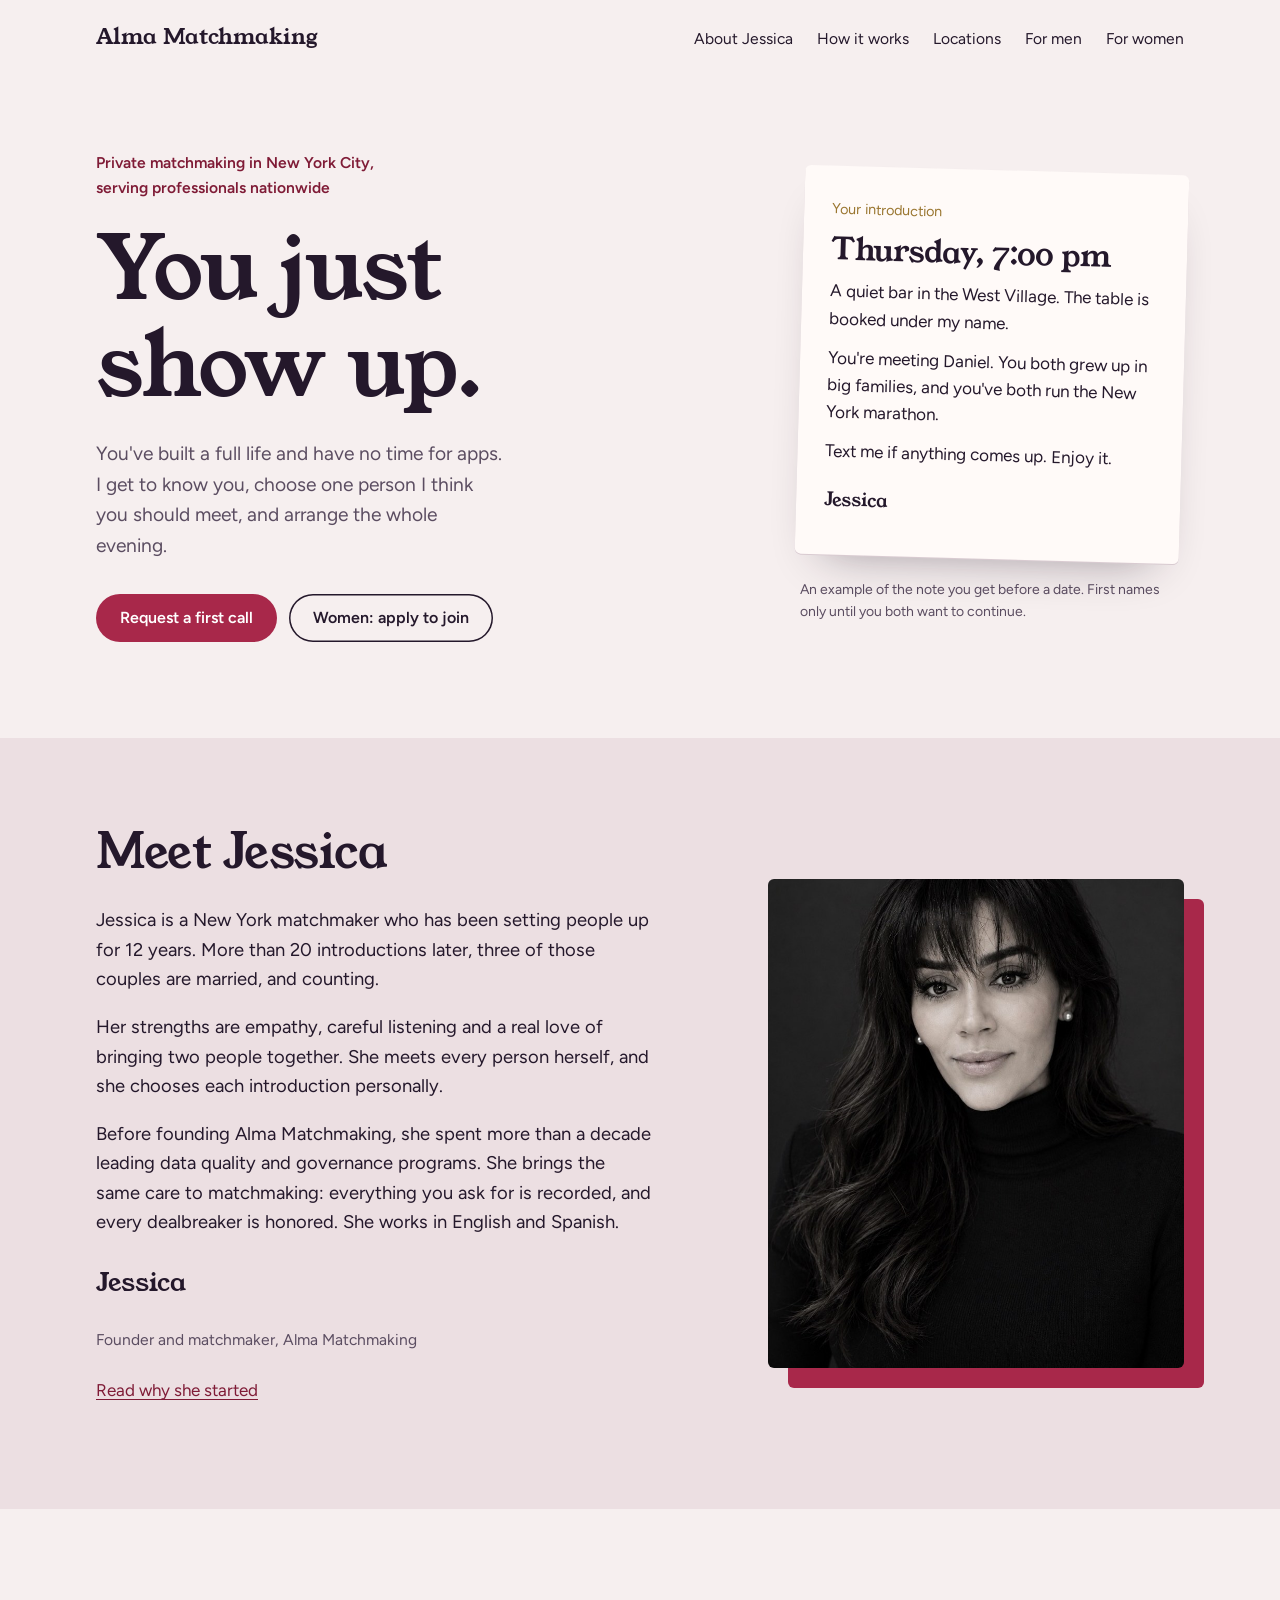
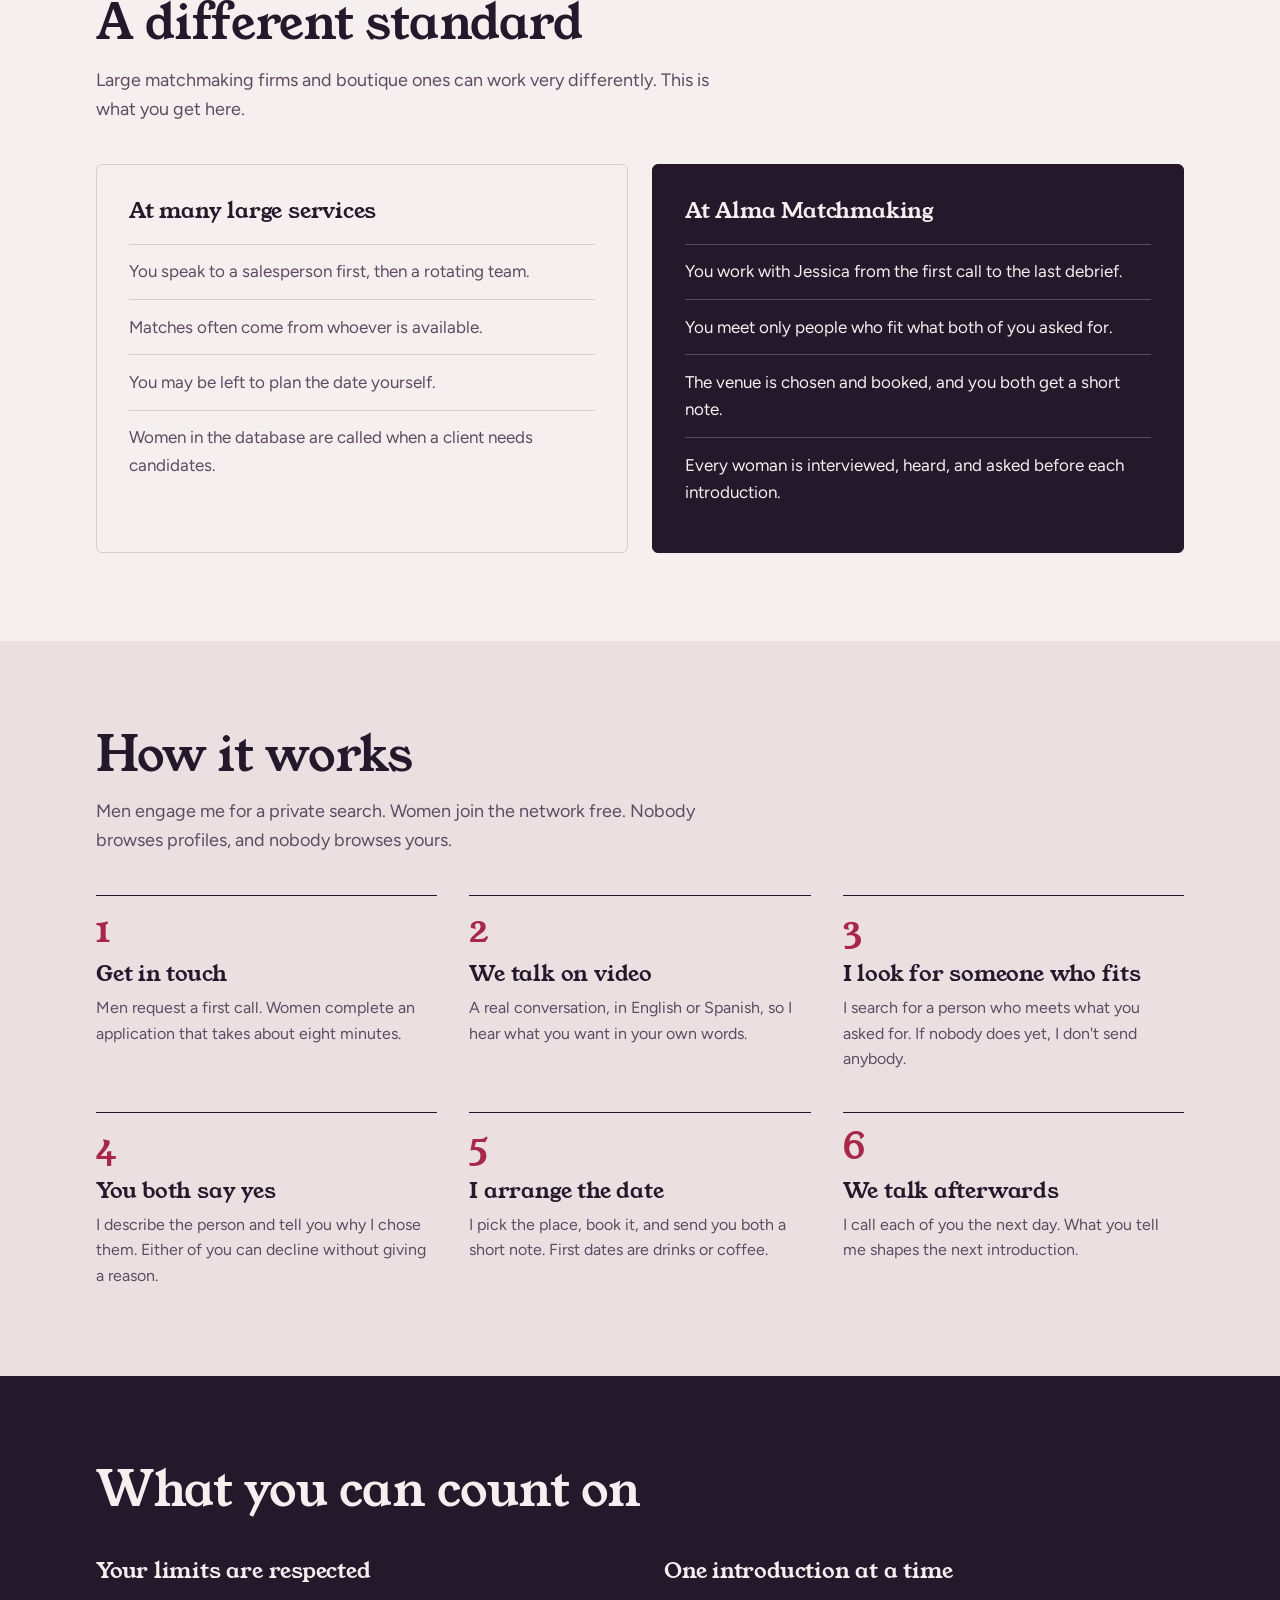
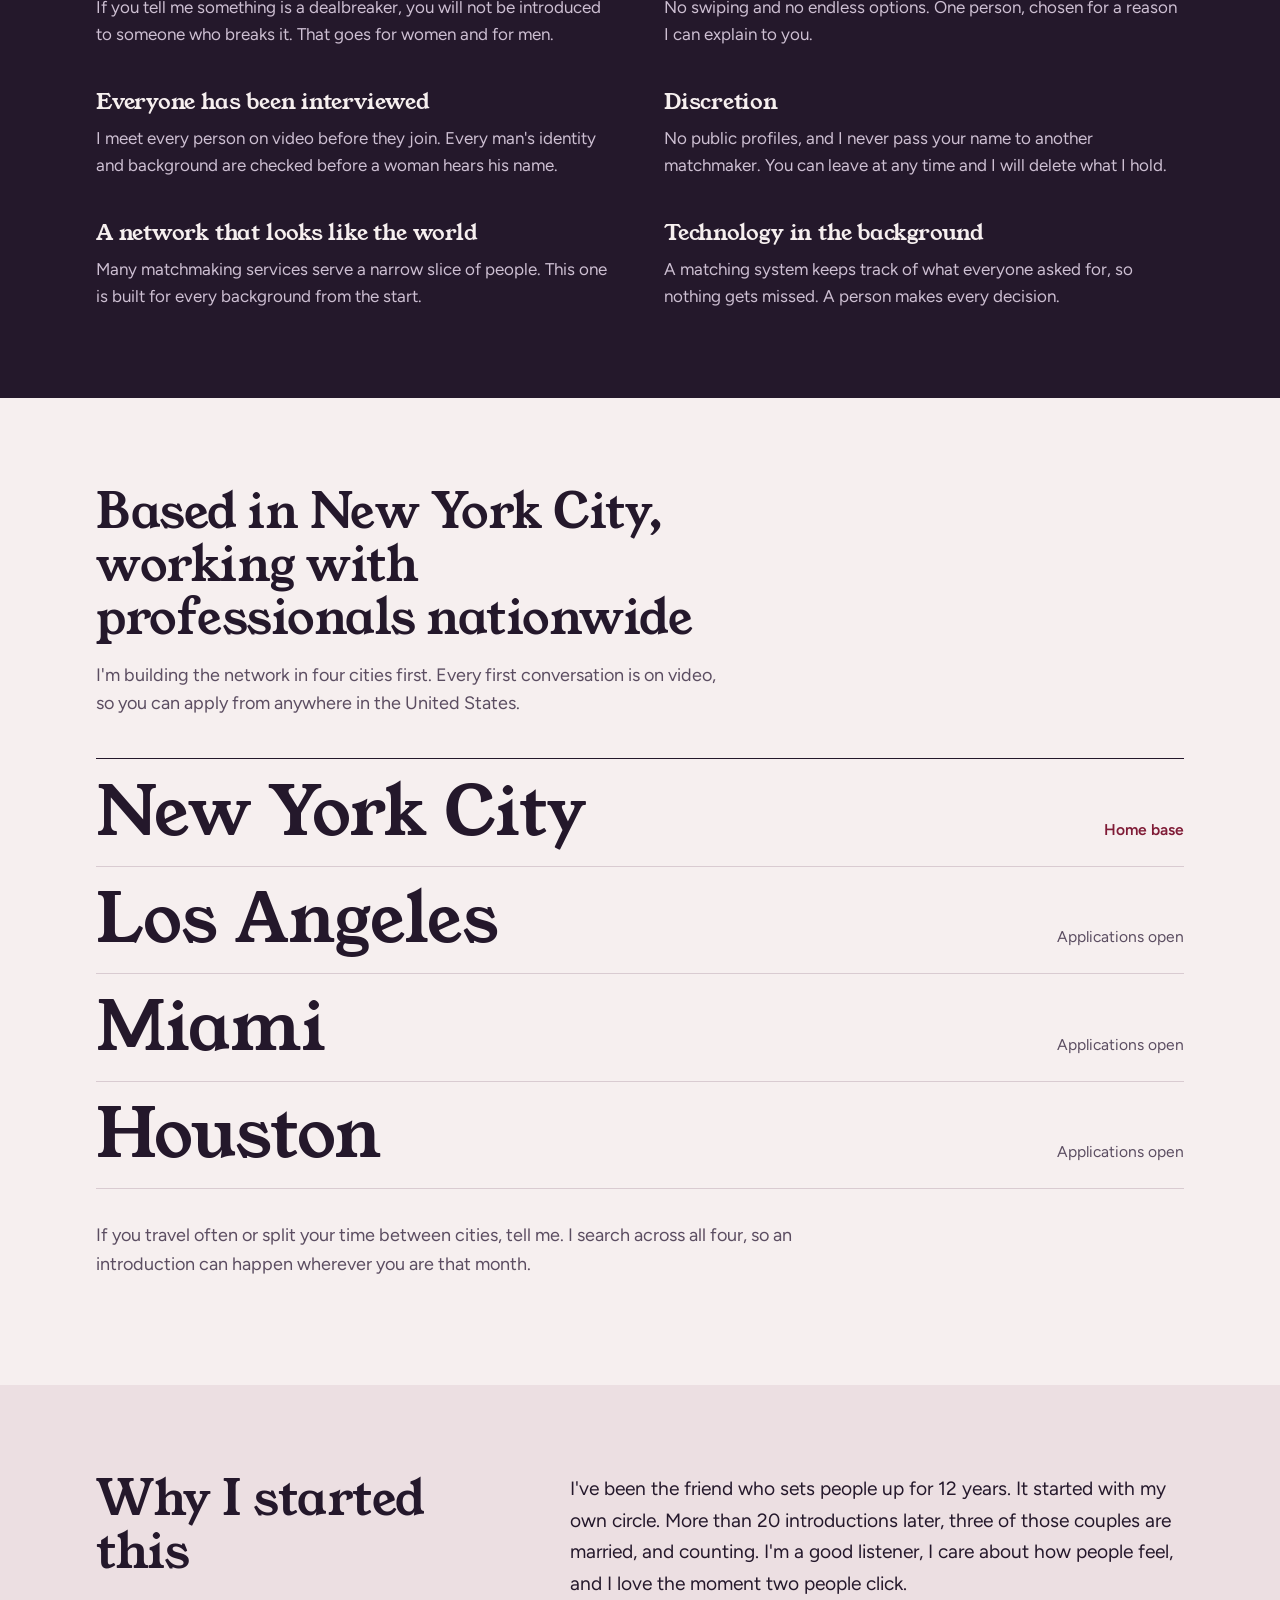
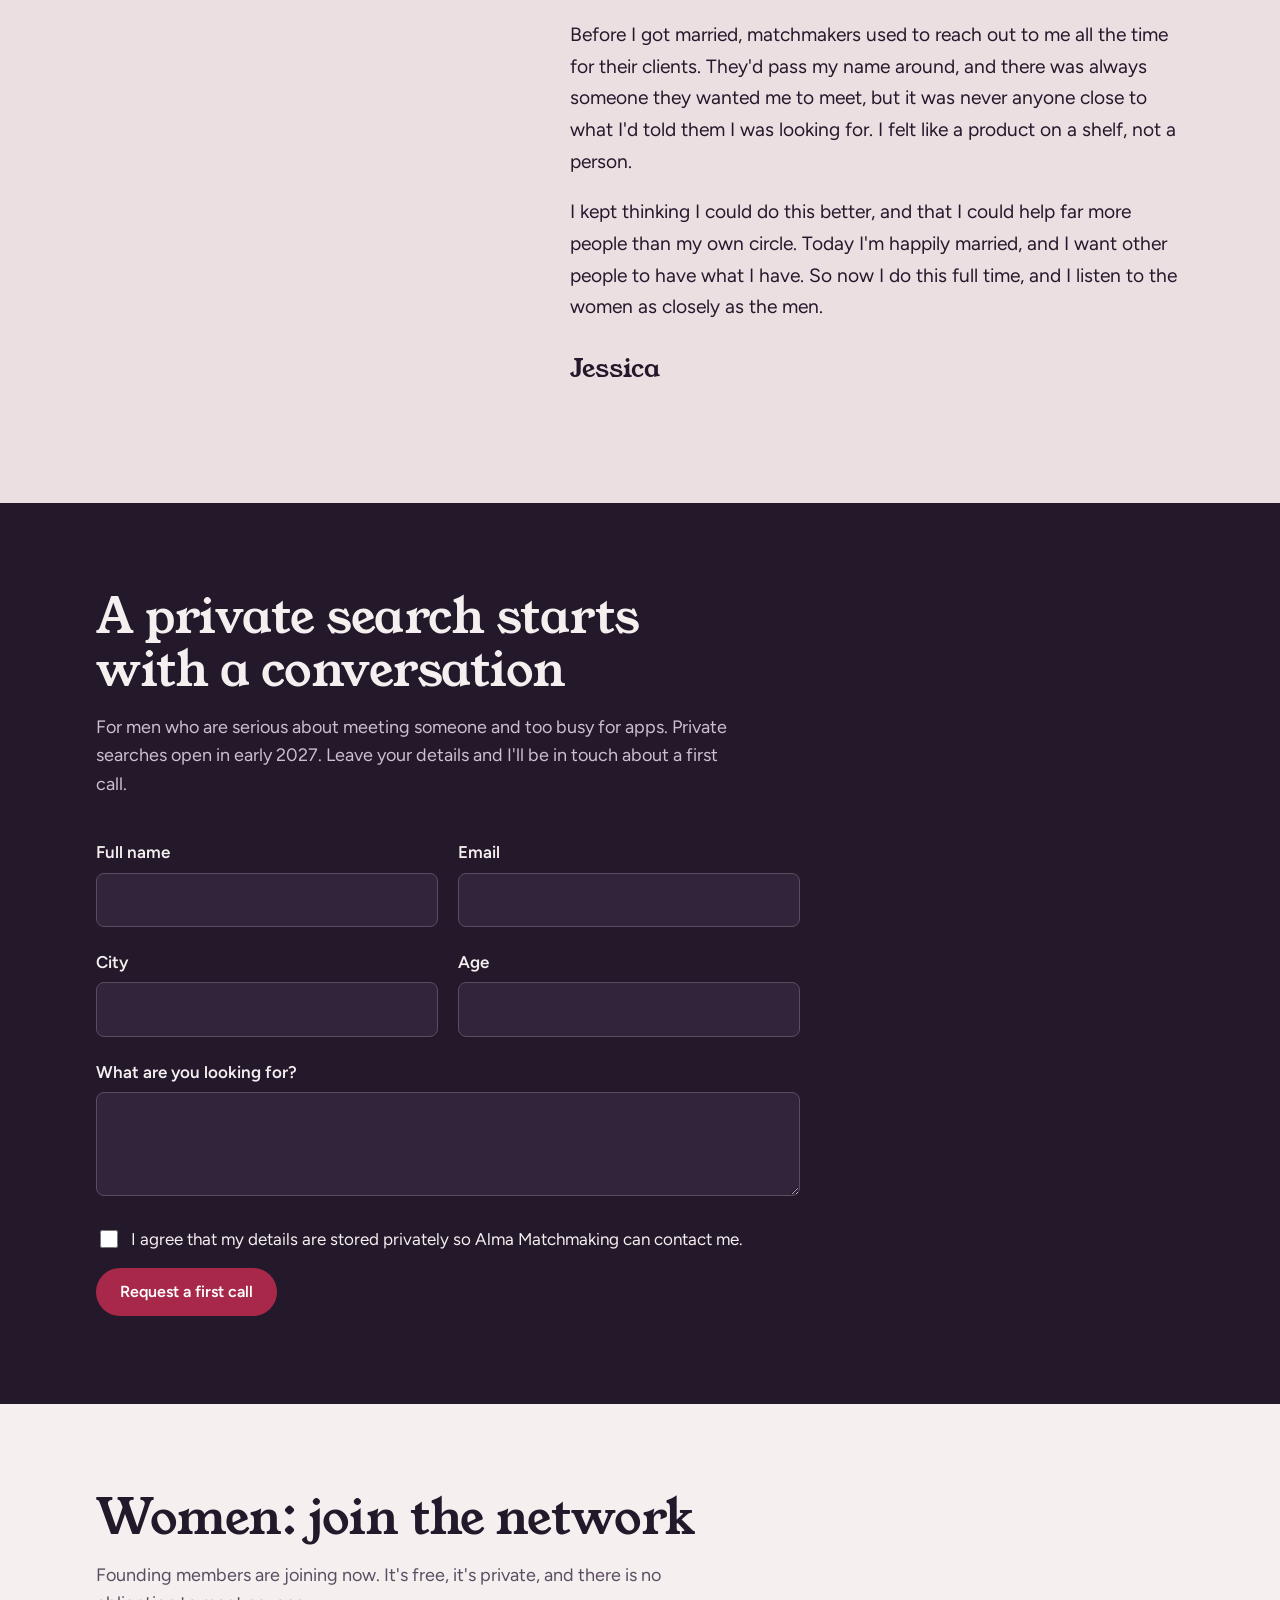
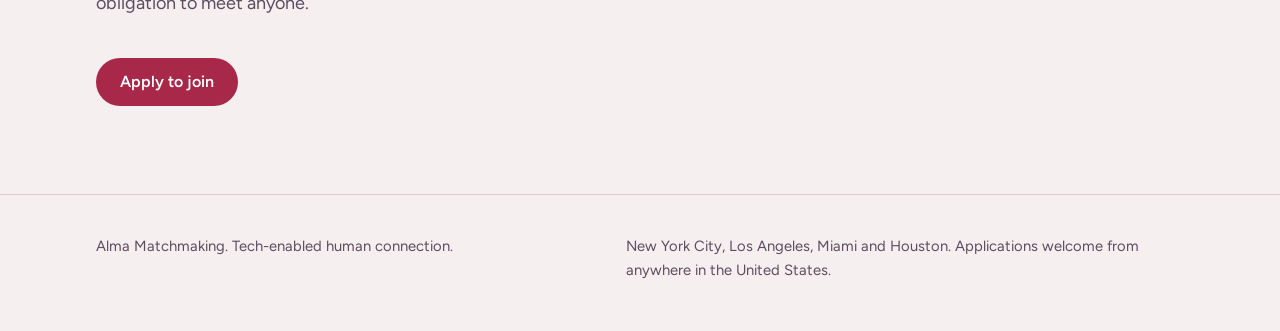
==== commit fd06d38c: "Rename the site to Alma Matchmaking Co-Authored-By: Claude Fable 5.2 <noreply@anthropic.com> Claude-" ====
--- a/index.html
+++ b/index.html
@@ -3,7 +3,7 @@
 <head>
   <meta charset="utf-8">
   <meta name="viewport" content="width=device-width, initial-scale=1">
-  <title>Human Matched | Private matchmaking in New York City, serving professionals nationwide</title>
+  <title>Alma Matchmaking | Private matchmaking in New York City, serving professionals nationwide</title>
   <meta name="description" content="Private matchmaking based in New York City for busy professionals nationwide. One carefully chosen introduction at a time, with the whole date arranged for you.">
   <link rel="preconnect" href="https://fonts.googleapis.com">
   <link rel="preconnect" href="https://fonts.gstatic.com" crossorigin>
@@ -13,7 +13,7 @@
 <body>
   <header class="site-header">
     <div class="wrap">
-      <a class="brand" href="index.html">Human Matched</a>
+      <a class="brand" href="index.html">Alma Matchmaking</a>
       <nav class="site-nav" aria-label="Main">
         <a href="#about">About Jessica</a>
         <a href="#how">How it works</a>
@@ -57,14 +57,14 @@
           <div class="about-body">
             <p>Jessica is a New York matchmaker who has been setting people up for 12 years. More than 20 introductions later, three of those couples are married, and counting.</p>
             <p>Her strengths are empathy, careful listening and a real love of bringing two people together. She meets every person herself, and she chooses each introduction personally.</p>
-            <p>Before founding Human Matched, she spent more than a decade leading data quality and governance programs. She brings the same care to matchmaking: everything you ask for is recorded, and every dealbreaker is honored. She works in English and Spanish.</p>
+            <p>Before founding Alma Matchmaking, she spent more than a decade leading data quality and governance programs. She brings the same care to matchmaking: everything you ask for is recorded, and every dealbreaker is honored. She works in English and Spanish.</p>
           </div>
           <p class="letter-sign">Jessica</p>
-          <p class="letter-role">Founder and matchmaker, Human Matched</p>
+          <p class="letter-role">Founder and matchmaker, Alma Matchmaking</p>
           <p class="about-link"><a href="#story">Read why she started</a></p>
         </div>
         <figure class="portrait">
-          <img src="images/jessica.jpg" alt="Portrait of Jessica, founder of Human Matched" width="800" height="941">
+          <img src="images/jessica.jpg" alt="Portrait of Jessica, founder of Alma Matchmaking" width="800" height="941">
         </figure>
       </div>
     </section>
@@ -86,7 +86,7 @@
             </ul>
           </div>
           <div class="compare-col compare-ours">
-            <h3>At Human Matched</h3>
+            <h3>At Alma Matchmaking</h3>
             <ul>
               <li>You work with Jessica from the first call to the last debrief.</li>
               <li>You meet only people who fit what both of you asked for.</li>
@@ -226,7 +226,7 @@
             <label for="m-want">What are you looking for?</label>
             <textarea id="m-want" name="looking_for"></textarea>
           </div>
-          <label class="check"><input type="checkbox" name="consent" required> <span>I agree that my details are stored privately so Human Matched can contact me.</span></label>
+          <label class="check"><input type="checkbox" name="consent" required> <span>I agree that my details are stored privately so Alma Matchmaking can contact me.</span></label>
           <button class="button" type="submit">Request a first call</button>
           <p class="form-status" role="status" hidden></p>
         </form>
@@ -246,7 +246,7 @@
 
   <footer class="site-footer">
     <div class="wrap">
-      <p>Human Matched. Tech-enabled human connection.</p>
+      <p>Alma Matchmaking. Tech-enabled human connection.</p>
       <p>New York City, Los Angeles, Miami and Houston. Applications welcome from anywhere in the United States.</p>
     </div>
   </footer>
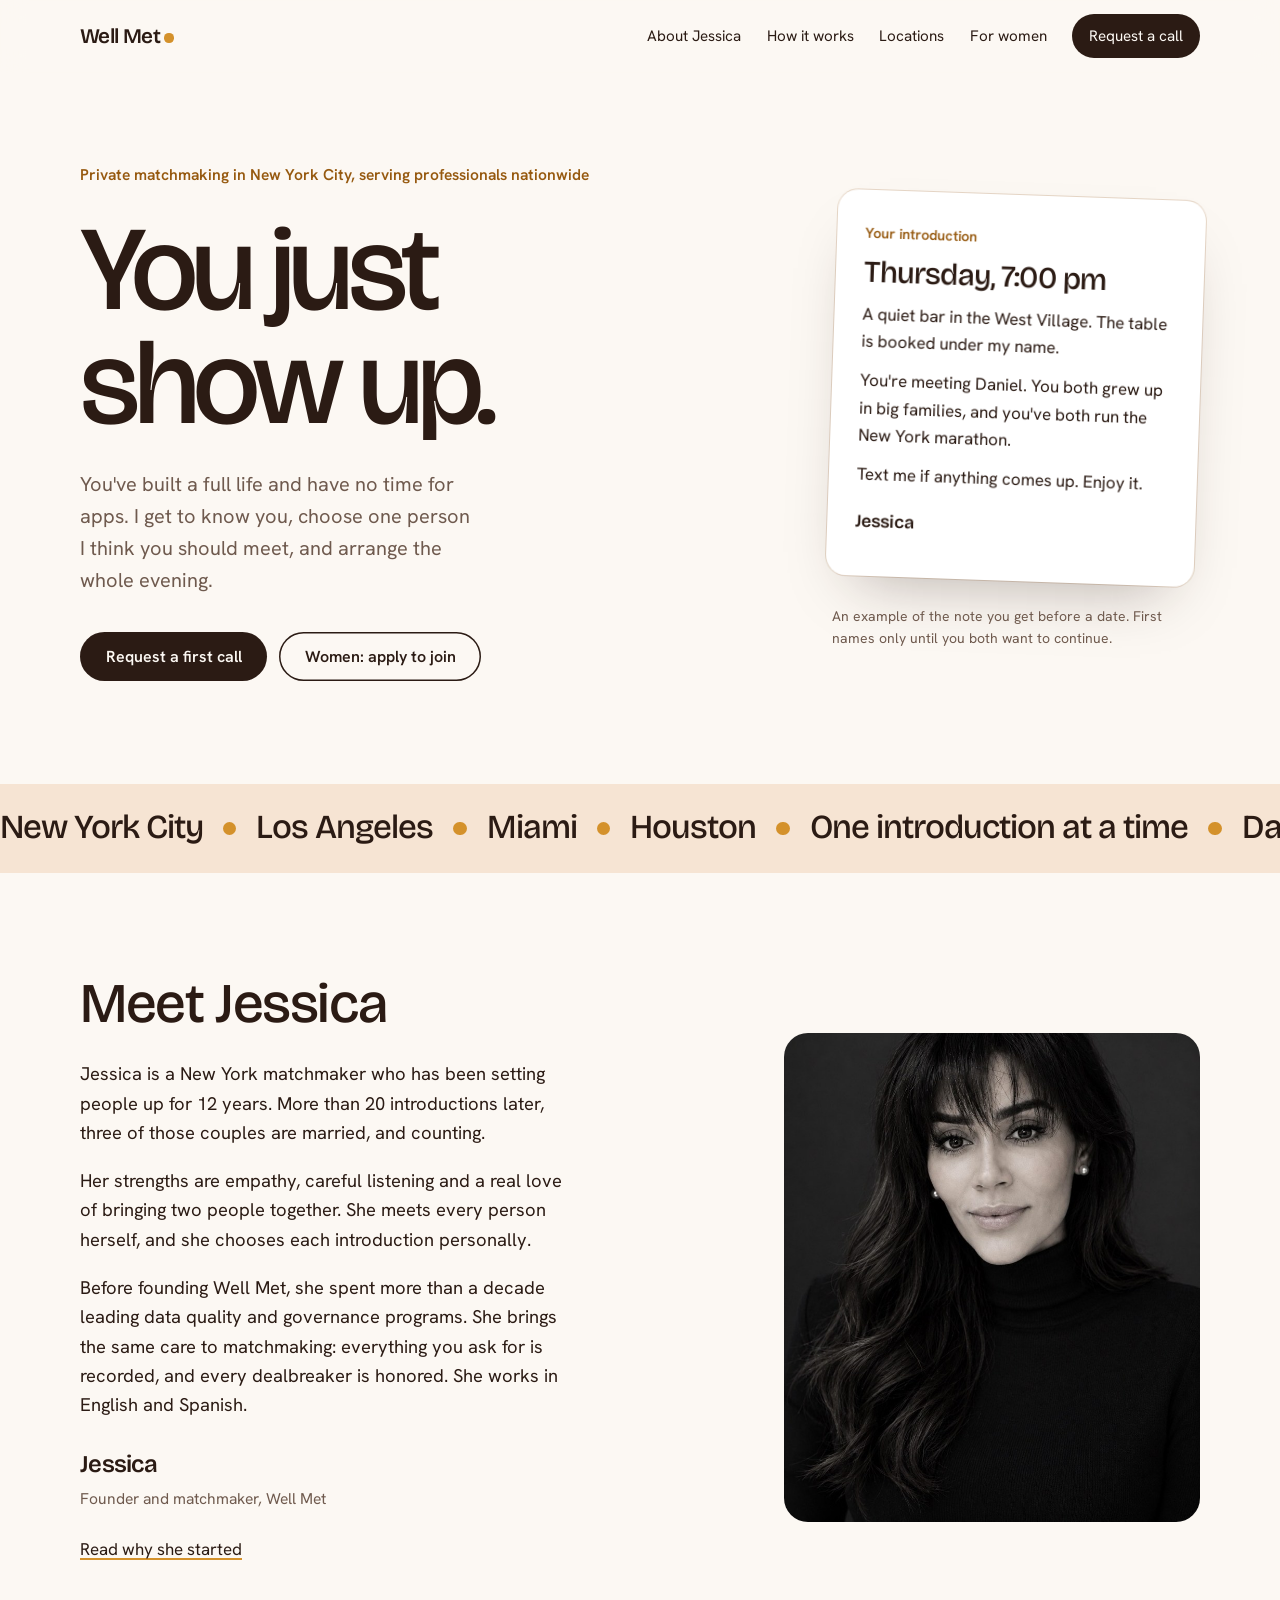
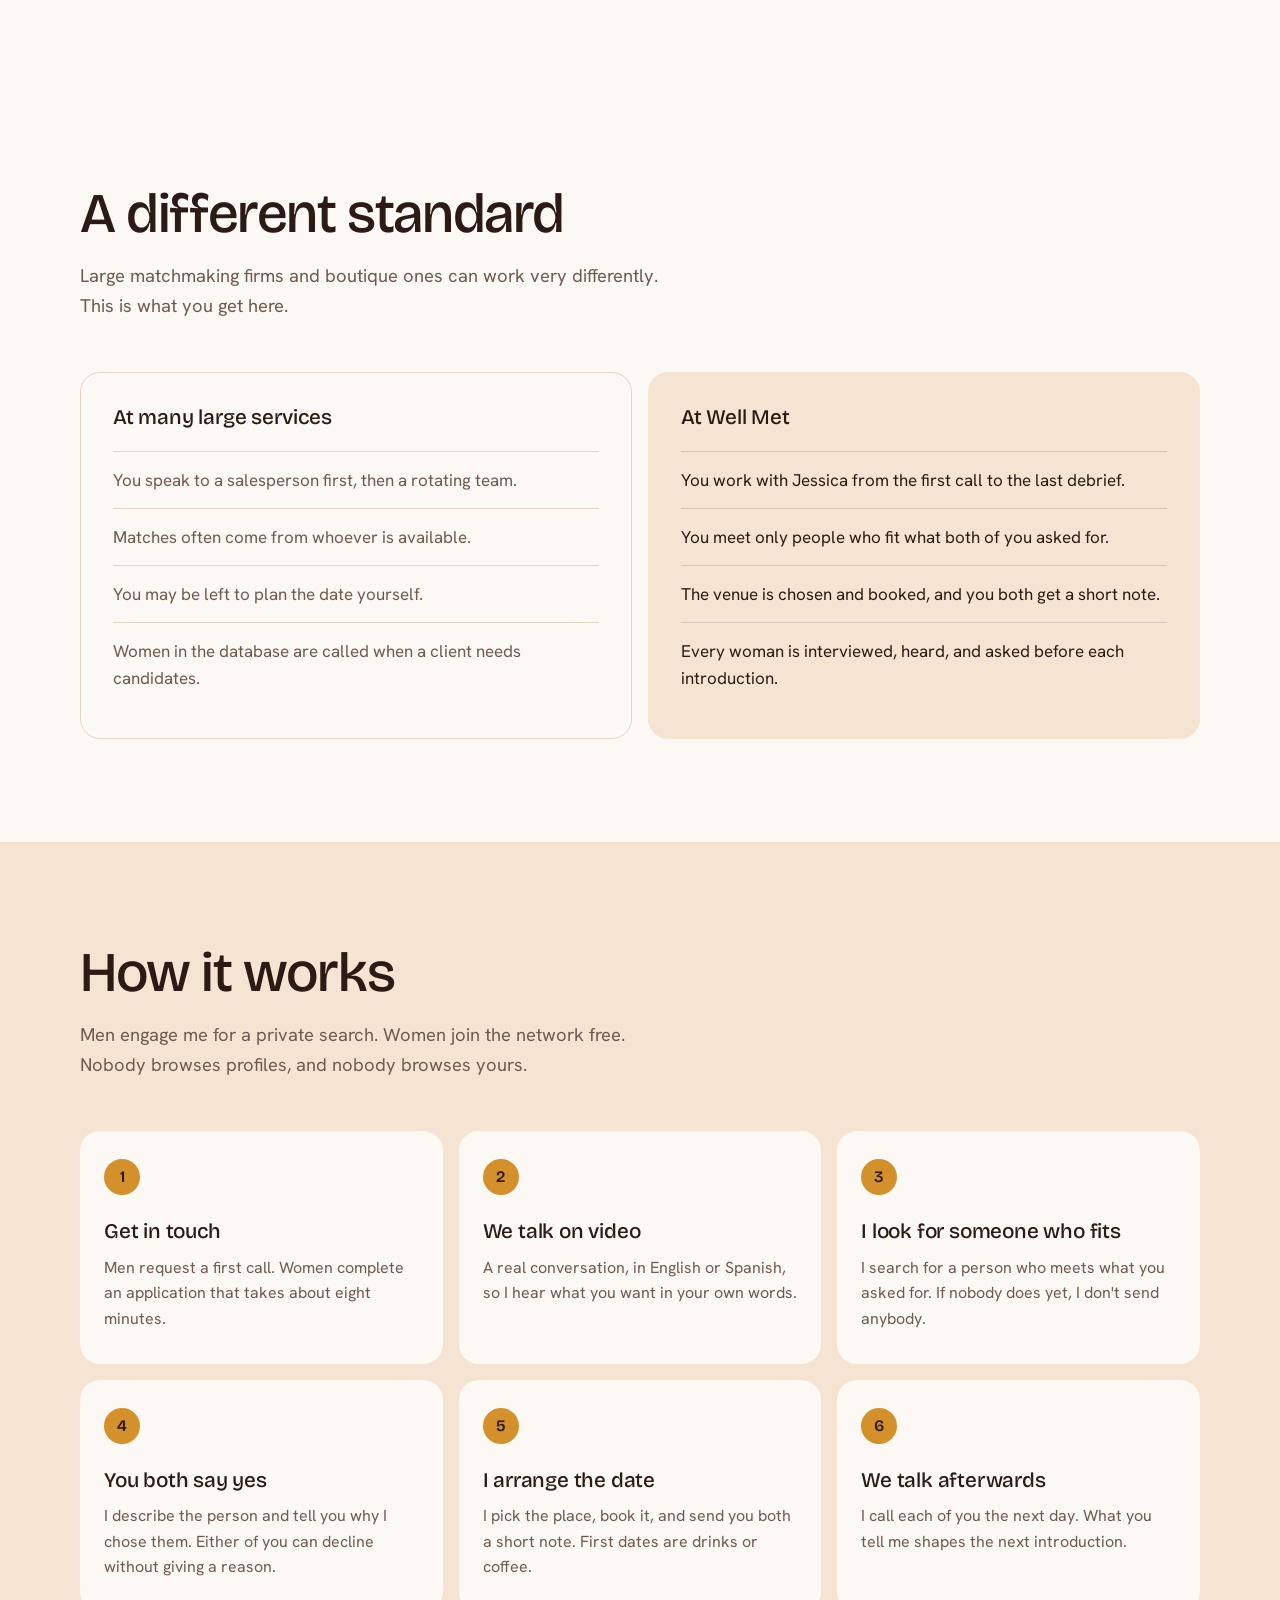
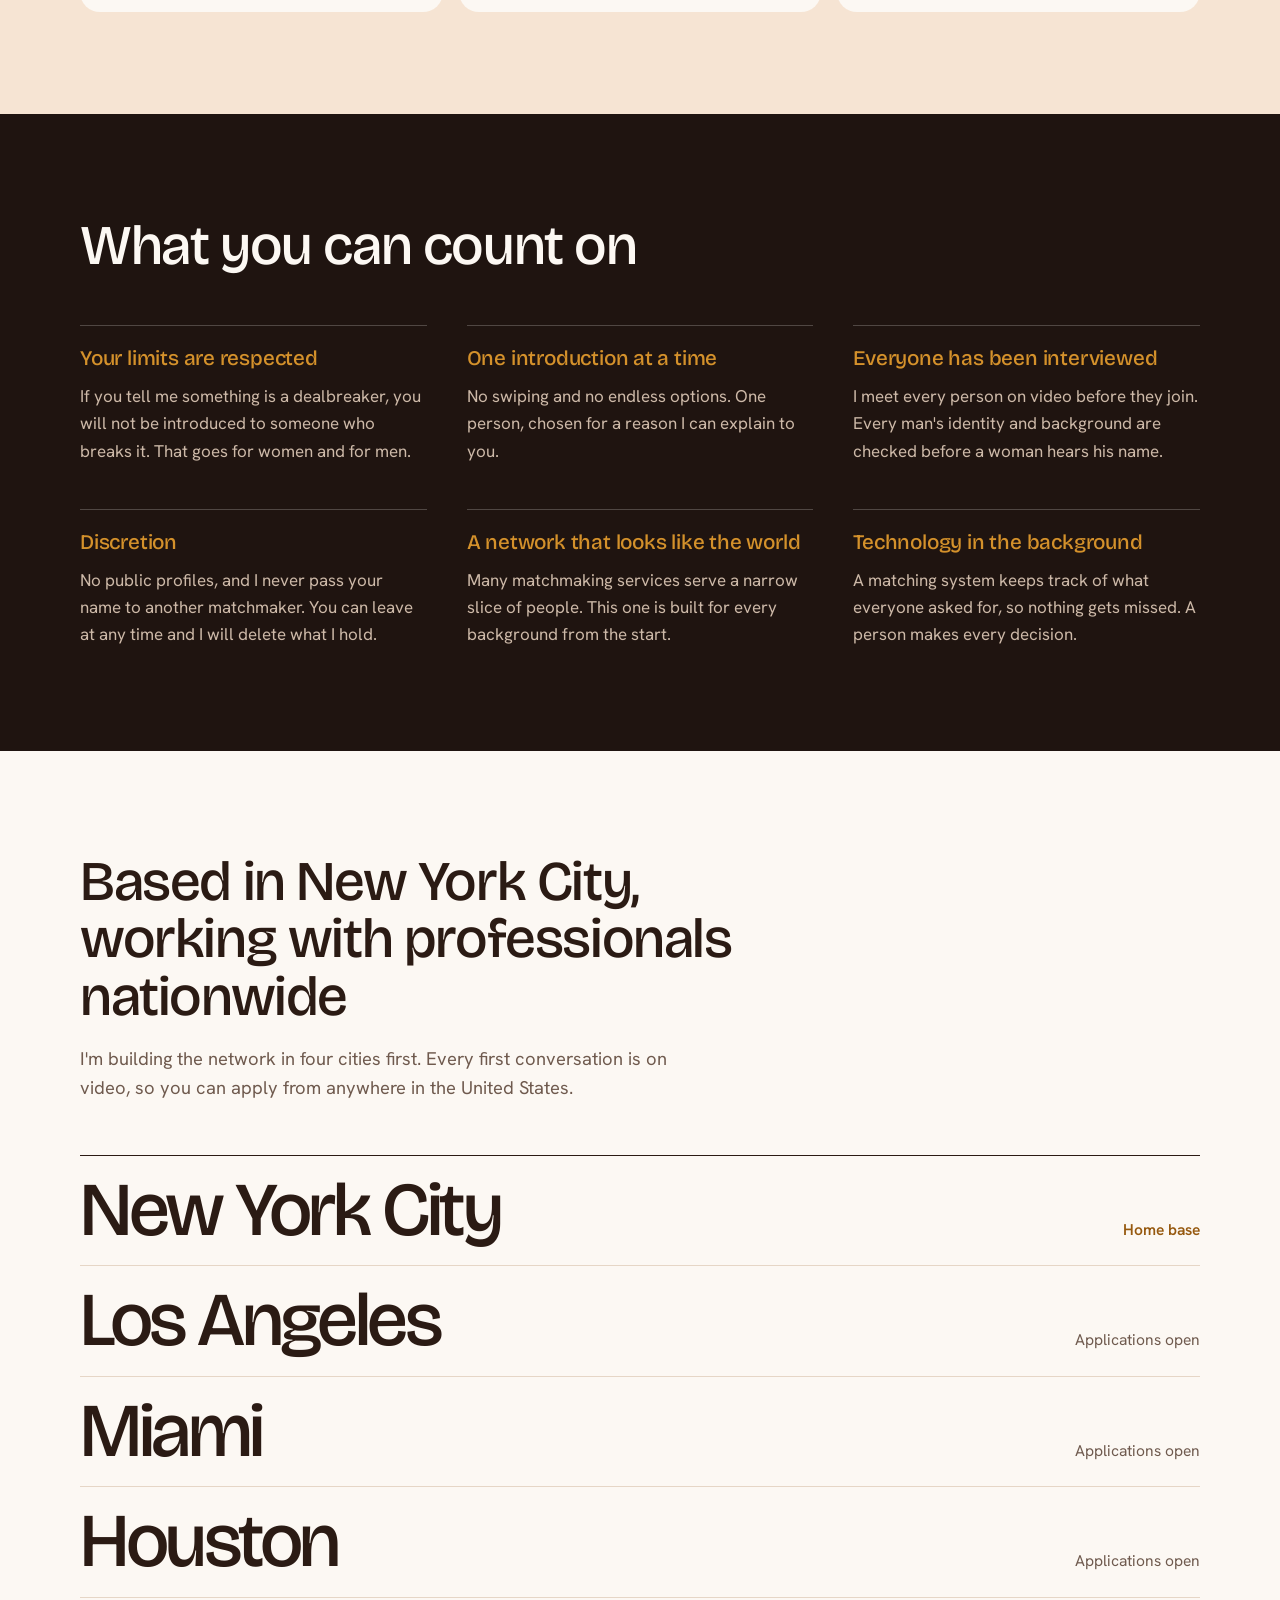
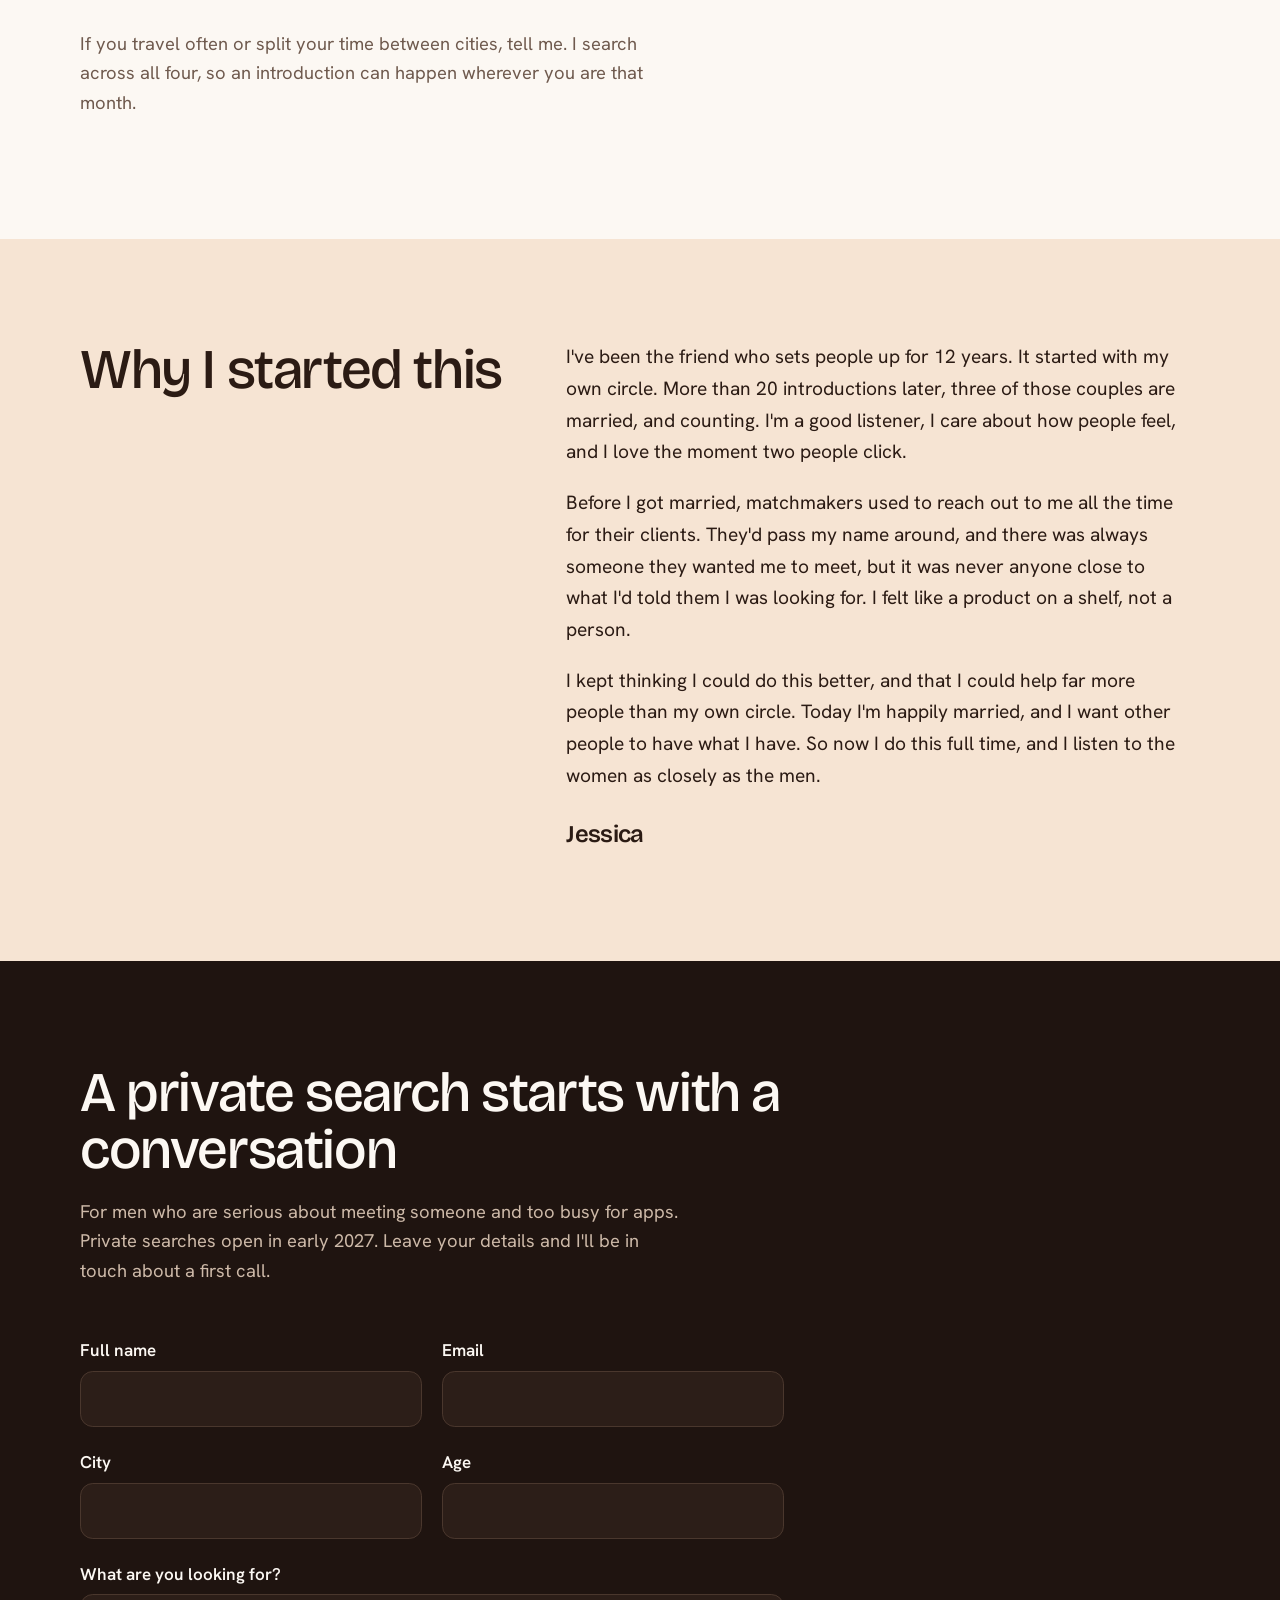
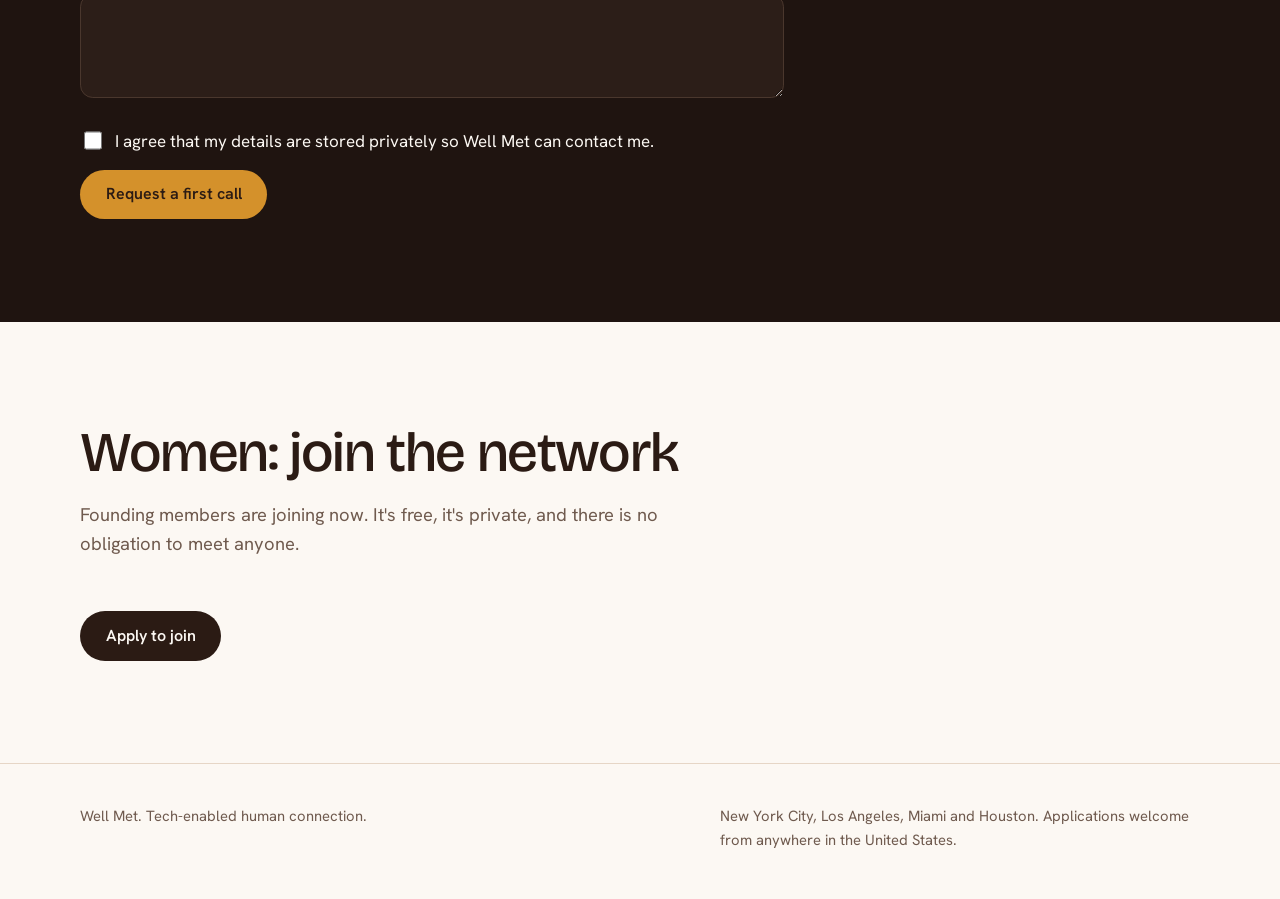
==== commit 01afa3f6: "Redesign with a warm, minimal look and rename to Well Met Co-Authored-By: Claude Fable 5.2 <noreply@" ====
--- a/index.html
+++ b/index.html
@@ -3,23 +3,23 @@
 <head>
   <meta charset="utf-8">
   <meta name="viewport" content="width=device-width, initial-scale=1">
-  <title>Alma Matchmaking | Private matchmaking in New York City, serving professionals nationwide</title>
+  <title>Well Met | Private matchmaking in New York City, serving professionals nationwide</title>
   <meta name="description" content="Private matchmaking based in New York City for busy professionals nationwide. One carefully chosen introduction at a time, with the whole date arranged for you.">
   <link rel="preconnect" href="https://fonts.googleapis.com">
   <link rel="preconnect" href="https://fonts.gstatic.com" crossorigin>
-  <link href="https://fonts.googleapis.com/css2?family=Figtree:wght@400;600&family=Young+Serif&display=swap" rel="stylesheet">
+  <link href="https://fonts.googleapis.com/css2?family=Bricolage+Grotesque:opsz,wght@12..96,500;12..96,600&family=Hanken+Grotesk:wght@400;600&display=swap" rel="stylesheet">
   <link rel="stylesheet" href="styles.css">
 </head>
 <body>
   <header class="site-header">
     <div class="wrap">
-      <a class="brand" href="index.html">Alma Matchmaking</a>
+      <a class="brand" href="index.html">Well Met</a>
       <nav class="site-nav" aria-label="Main">
         <a href="#about">About Jessica</a>
         <a href="#how">How it works</a>
         <a href="#locations">Locations</a>
-        <a href="#men">For men</a>
-        <a href="apply.html">For women</a>
+        <a class="nav-keep" href="apply.html">For women</a>
+        <a class="nav-cta" href="#men">Request a call</a>
       </nav>
     </div>
   </header>
@@ -50,21 +50,28 @@
       </div>
     </section>
 
-    <section class="section section-tint" id="about">
+    <div class="band" aria-label="Cities served: New York City, Los Angeles, Miami and Houston">
+      <div class="band-track">
+        <div class="band-group"><span>New York City</span><span>Los Angeles</span><span>Miami</span><span>Houston</span><span>One introduction at a time</span><span>Dates arranged for you</span></div>
+        <div class="band-group" aria-hidden="true"><span>New York City</span><span>Los Angeles</span><span>Miami</span><span>Houston</span><span>One introduction at a time</span><span>Dates arranged for you</span></div>
+      </div>
+    </div>
+
+    <section class="section" id="about">
       <div class="wrap about">
         <div>
           <h2>Meet Jessica</h2>
           <div class="about-body">
             <p>Jessica is a New York matchmaker who has been setting people up for 12 years. More than 20 introductions later, three of those couples are married, and counting.</p>
             <p>Her strengths are empathy, careful listening and a real love of bringing two people together. She meets every person herself, and she chooses each introduction personally.</p>
-            <p>Before founding Alma Matchmaking, she spent more than a decade leading data quality and governance programs. She brings the same care to matchmaking: everything you ask for is recorded, and every dealbreaker is honored. She works in English and Spanish.</p>
+            <p>Before founding Well Met, she spent more than a decade leading data quality and governance programs. She brings the same care to matchmaking: everything you ask for is recorded, and every dealbreaker is honored. She works in English and Spanish.</p>
           </div>
           <p class="letter-sign">Jessica</p>
-          <p class="letter-role">Founder and matchmaker, Alma Matchmaking</p>
+          <p class="letter-role">Founder and matchmaker, Well Met</p>
           <p class="about-link"><a href="#story">Read why she started</a></p>
         </div>
         <figure class="portrait">
-          <img src="images/jessica.jpg" alt="Portrait of Jessica, founder of Alma Matchmaking" width="800" height="941">
+          <img src="images/jessica.jpg" alt="Portrait of Jessica, founder of Well Met" width="800" height="941">
         </figure>
       </div>
     </section>
@@ -86,7 +93,7 @@
             </ul>
           </div>
           <div class="compare-col compare-ours">
-            <h3>At Alma Matchmaking</h3>
+            <h3>At Well Met</h3>
             <ul>
               <li>You work with Jessica from the first call to the last debrief.</li>
               <li>You meet only people who fit what both of you asked for.</li>
@@ -226,7 +233,7 @@
             <label for="m-want">What are you looking for?</label>
             <textarea id="m-want" name="looking_for"></textarea>
           </div>
-          <label class="check"><input type="checkbox" name="consent" required> <span>I agree that my details are stored privately so Alma Matchmaking can contact me.</span></label>
+          <label class="check"><input type="checkbox" name="consent" required> <span>I agree that my details are stored privately so Well Met can contact me.</span></label>
           <button class="button" type="submit">Request a first call</button>
           <p class="form-status" role="status" hidden></p>
         </form>
@@ -246,7 +253,7 @@
 
   <footer class="site-footer">
     <div class="wrap">
-      <p>Alma Matchmaking. Tech-enabled human connection.</p>
+      <p>Well Met. Tech-enabled human connection.</p>
       <p>New York City, Los Angeles, Miami and Houston. Applications welcome from anywhere in the United States.</p>
     </div>
   </footer>
--- a/styles.css
+++ b/styles.css
@@ -1,25 +1,26 @@
 :root {
-  --paper: #f6efef;
-  --paper-deep: #ecdfe2;
-  --ink: #24182b;
-  --ink-soft: #5b4d61;
-  --wine: #a8284a;
-  --wine-deep: #7f1b36;
-  --brass: #9a7630;
-  --line: #d9cbd1;
-  --card: #fffaf8;
-  --display: "Young Serif", Georgia, "Times New Roman", serif;
-  --body: "Figtree", system-ui, -apple-system, "Segoe UI", sans-serif;
-  --measure: 62ch;
+  --bg: #fcf8f3;
+  --tint: #f6e4d3;
+  --ink: #2b1b14;
+  --soft: #6f5a4e;
+  --amber: #d4912b;
+  --amber-text: #96590f;
+  --dark: #1f1410;
+  --dark-soft: #cdb9a8;
+  --line: #e6d6c6;
+  --card: #ffffff;
+  --display: "Bricolage Grotesque", "Hanken Grotesk", system-ui, -apple-system, "Segoe UI", sans-serif;
+  --body: "Hanken Grotesk", system-ui, -apple-system, "Segoe UI", sans-serif;
+  --measure: 60ch;
+  --ease: cubic-bezier(0.2, 0.7, 0.2, 1);
 }
 
 * { box-sizing: border-box; }
-
-html { scroll-behavior: smooth; }
+html { scroll-behavior: smooth; scroll-padding-top: 5rem; }
 
 body {
   margin: 0;
-  background: var(--paper);
+  background: var(--bg);
   color: var(--ink);
   font-family: var(--body);
   font-size: 1.0625rem;
@@ -27,175 +28,197 @@
   -webkit-font-smoothing: antialiased;
 }
 
-a { color: var(--wine-deep); text-underline-offset: 0.18em; }
-a:hover { color: var(--wine); }
-
-:focus-visible { outline: 3px solid var(--wine); outline-offset: 3px; border-radius: 2px; }
-
-.wrap { width: min(100% - 2rem, 68rem); margin-inline: auto; }
-
-h1, h2, h3 { font-family: var(--display); font-weight: 400; line-height: 1.1; margin: 0; letter-spacing: -0.01em; }
-h1 { font-size: clamp(2.75rem, 8vw, 5.5rem); }
-h2 { font-size: clamp(1.9rem, 4.5vw, 3rem); }
-h3 { font-size: 1.35rem; line-height: 1.25; }
+a { color: var(--ink); text-underline-offset: 0.2em; text-decoration-color: var(--amber); text-decoration-thickness: 2px; }
+a:hover { color: var(--amber-text); }
+:focus-visible { outline: 3px solid var(--amber); outline-offset: 3px; border-radius: 4px; }
+
+.wrap { width: min(100% - 2.5rem, 70rem); margin-inline: auto; }
+
+h1, h2, h3 { font-family: var(--display); font-weight: 500; margin: 0; letter-spacing: -0.025em; }
+h1 { font-size: clamp(3.25rem, 10vw, 7.5rem); line-height: 0.95; letter-spacing: -0.045em; }
+h2 { font-size: clamp(2rem, 4.8vw, 3.5rem); line-height: 1.02; }
+h3 { font-size: 1.3rem; line-height: 1.25; letter-spacing: -0.01em; }
 p { margin: 0 0 1em; max-width: var(--measure); }
 
 /* Header */
-.site-header { padding: 1.25rem 0; }
-.site-header .wrap { display: flex; align-items: baseline; justify-content: space-between; gap: 1rem; flex-wrap: wrap; }
-.brand { font-family: var(--display); font-size: 1.35rem; color: var(--ink); text-decoration: none; }
-.site-nav { display: flex; gap: 1.5rem; flex-wrap: wrap; font-size: 0.975rem; }
+.site-header { position: sticky; top: 0; z-index: 10; background: rgba(252, 248, 243, 0.86); backdrop-filter: blur(12px); -webkit-backdrop-filter: blur(12px); border-bottom: 1px solid transparent; }
+.site-header .wrap { display: flex; align-items: center; justify-content: space-between; gap: 1rem; padding-block: 0.9rem; }
+.brand { font-family: var(--display); font-weight: 600; font-size: 1.3rem; letter-spacing: -0.03em; color: var(--ink); text-decoration: none; }
+.brand::after { content: ""; display: inline-block; width: 0.45em; height: 0.45em; margin-left: 0.2em; border-radius: 50%; background: var(--amber); }
+.site-nav { display: flex; align-items: center; gap: 1.6rem; font-size: 0.95rem; }
 .site-nav a { color: var(--ink); text-decoration: none; }
-.site-nav a:hover { color: var(--wine); text-decoration: underline; }
+.site-nav a:hover { color: var(--amber-text); }
+.site-nav .nav-cta { background: var(--ink); color: var(--bg); padding: 0.6rem 1.05rem; border-radius: 999px; transition: background 0.25s var(--ease), color 0.25s var(--ease); }
+.site-nav .nav-cta:hover { background: var(--amber); color: var(--ink); }
 
 /* Buttons */
 .button {
   display: inline-block;
-  background: var(--wine);
-  color: #fff;
+  background: var(--ink);
+  color: var(--bg);
   font: 600 1rem/1 var(--body);
-  padding: 1rem 1.5rem;
+  padding: 1.05rem 1.6rem;
   border: 0;
   border-radius: 999px;
   text-decoration: none;
   cursor: pointer;
-}
-.button:hover { background: var(--wine-deep); color: #fff; }
+  transition: background 0.25s var(--ease), color 0.25s var(--ease), transform 0.25s var(--ease);
+}
+.button:hover { background: var(--amber); color: var(--ink); transform: translateY(-2px); }
 .button-quiet { background: transparent; color: var(--ink); box-shadow: inset 0 0 0 1.5px var(--ink); }
-.button-quiet:hover { background: var(--ink); color: var(--paper); }
+.button-quiet:hover { background: var(--ink); color: var(--bg); }
 
 /* Hero */
-.hero { padding: clamp(2rem, 6vw, 5rem) 0 clamp(3rem, 8vw, 6rem); }
-.hero .wrap { display: grid; grid-template-columns: 1.15fr 0.85fr; gap: clamp(2rem, 5vw, 4.5rem); align-items: center; }
-.hero-lede { font-size: 1.2rem; color: var(--ink-soft); margin: 1.5rem 0 2rem; max-width: 34ch; }
+.hero { padding: clamp(2.5rem, 7vw, 6rem) 0 clamp(3rem, 8vw, 6.5rem); overflow: hidden; }
+.hero .wrap { display: grid; grid-template-columns: 1.2fr 0.8fr; gap: clamp(2rem, 5vw, 4.5rem); align-items: center; }
+.hero-place { font-size: 0.975rem; color: var(--amber-text); font-weight: 600; margin: 0 0 1.5rem; max-width: none; }
+.hero-lede { font-size: 1.25rem; color: var(--soft); margin: 1.75rem 0 2.25rem; max-width: 36ch; }
 .hero-actions { display: flex; gap: 0.75rem; flex-wrap: wrap; }
 
+.note-stack { display: grid; }
 .note {
   background: var(--card);
-  border-radius: 6px;
+  border-radius: 1.25rem;
   padding: 2rem 1.75rem 1.75rem;
-  box-shadow: 0 1px 0 var(--line), 0 24px 48px -28px rgba(36, 24, 43, 0.45);
-  transform: rotate(1.6deg);
-  max-width: 24rem;
+  box-shadow: 0 30px 60px -30px rgba(43, 27, 20, 0.35), 0 0 0 1px var(--line);
+  transform: rotate(2deg);
+  max-width: 23rem;
   justify-self: end;
 }
-.note-kicker { font-size: 0.9rem; color: var(--brass); margin: 0 0 1rem; }
-.note-when { font-family: var(--display); font-size: 1.9rem; line-height: 1.1; margin: 0 0 1rem; }
+.note-kicker { font-size: 0.9rem; color: var(--amber-text); font-weight: 600; margin: 0 0 0.9rem; }
+.note-when { font-family: var(--display); font-weight: 500; font-size: 1.9rem; line-height: 1.05; letter-spacing: -0.03em; margin: 0 0 1rem; }
 .note p { margin-bottom: 0.75rem; }
-.note-sign { font-family: var(--display); font-size: 1.15rem; margin: 1.25rem 0 0; }
-.note-caption { font-size: 0.875rem; color: var(--ink-soft); margin: 1.25rem 0 0 auto; max-width: 24rem; justify-self: end; }
-.note-stack { display: grid; }
+.note-sign { font-family: var(--display); font-weight: 600; font-size: 1.1rem; margin: 1.25rem 0 0; }
+.note-caption { font-size: 0.875rem; color: var(--soft); margin: 1.5rem 0 0; max-width: 23rem; justify-self: end; }
+
+/* One page-load sequence */
+@keyframes rise { from { opacity: 0; transform: translateY(1.5rem); } to { opacity: 1; transform: none; } }
+@keyframes settle { from { opacity: 0; transform: translateY(2.5rem) rotate(8deg); } to { opacity: 1; transform: rotate(2deg); } }
+.hero .wrap > div:first-child > * { animation: rise 0.8s var(--ease) both; }
+.hero .wrap > div:first-child > :nth-child(2) { animation-delay: 0.08s; }
+.hero .wrap > div:first-child > :nth-child(3) { animation-delay: 0.18s; }
+.hero .wrap > div:first-child > :nth-child(4) { animation-delay: 0.28s; }
+.note { animation: settle 1s var(--ease) 0.35s both; }
+.note-caption { animation: rise 0.8s var(--ease) 0.7s both; }
+
+/* Moving band of cities */
+.band { background: var(--tint); overflow: hidden; padding: 1.1rem 0; }
+.band-track { display: flex; width: max-content; animation: slide 38s linear infinite; }
+.band:hover .band-track { animation-play-state: paused; }
+.band-group { display: flex; flex: none; }
+.band-group span { font-family: var(--display); font-weight: 500; font-size: clamp(1.4rem, 3vw, 2.1rem); letter-spacing: -0.03em; white-space: nowrap; padding-right: 1.25rem; display: flex; align-items: center; }
+.band-group span::after { content: ""; width: 0.4em; height: 0.4em; border-radius: 50%; background: var(--amber); margin-left: 1.25rem; }
+@keyframes slide { to { transform: translateX(-50%); } }
 
 /* Sections */
-.section { padding: clamp(3rem, 7vw, 5.5rem) 0; }
-.section-tint { background: var(--paper-deep); }
-.section-ink { background: var(--ink); color: var(--paper); }
-.section-ink a { color: #f3c9d4; }
-.section-ink .button-quiet { color: var(--paper); box-shadow: inset 0 0 0 1.5px var(--paper); }
-.section-ink .button-quiet:hover { background: var(--paper); color: var(--ink); }
-.section-head { margin-bottom: 2.5rem; max-width: 40rem; }
-.section-head p { color: var(--ink-soft); margin-top: 1rem; font-size: 1.125rem; }
-.section-ink .section-head p { color: #cdbfd2; }
+.section { padding: clamp(3.5rem, 8vw, 7rem) 0; }
+.section-tint { background: var(--tint); }
+.section-ink { background: var(--dark); color: var(--bg); }
+.section-ink a { color: var(--bg); }
+.section-head { margin-bottom: clamp(2rem, 4vw, 3.25rem); max-width: 44rem; }
+.section-head p { color: var(--soft); margin-top: 1.25rem; font-size: 1.15rem; }
+.section-ink .section-head p { color: var(--dark-soft); }
 
 /* Steps: a real sequence, so it is numbered */
-.steps { list-style: none; margin: 0; padding: 0; counter-reset: step; display: grid; grid-template-columns: repeat(3, 1fr); gap: 2.5rem 2rem; }
-.steps li { counter-increment: step; border-top: 1.5px solid var(--ink); padding-top: 1rem; }
-.steps li::before { content: counter(step); font-family: var(--display); font-size: 2.25rem; color: var(--wine); display: block; line-height: 1; margin-bottom: 0.75rem; }
-.steps p { color: var(--ink-soft); margin: 0.5rem 0 0; font-size: 1rem; }
+.steps { list-style: none; margin: 0; padding: 0; counter-reset: step; display: grid; grid-template-columns: repeat(3, 1fr); gap: 1rem; }
+.steps li { counter-increment: step; background: var(--bg); border-radius: 1.25rem; padding: 1.75rem 1.5rem 2rem; transition: transform 0.3s var(--ease), background 0.3s var(--ease); }
+.steps li:hover { transform: translateY(-4px); background: var(--card); }
+.steps li::before { content: counter(step); display: inline-grid; place-items: center; width: 2.25rem; height: 2.25rem; border-radius: 50%; background: var(--amber); color: var(--ink); font: 600 1rem/1 var(--display); margin-bottom: 1.5rem; }
+.steps p { color: var(--soft); margin: 0.6rem 0 0; font-size: 1rem; }
 
 /* Promises */
-.promises { display: grid; grid-template-columns: repeat(2, 1fr); gap: 2.5rem 3rem; }
-.promises p { color: #cdbfd2; margin: 0.6rem 0 0; }
+.promises { display: grid; grid-template-columns: repeat(3, 1fr); gap: 2.75rem 2.5rem; }
+.promises > div { border-top: 1px solid rgba(252, 248, 243, 0.22); padding-top: 1.25rem; }
+.promises h3 { color: var(--amber); }
+.promises p { color: var(--dark-soft); margin: 0.7rem 0 0; }
+
+/* About */
+.about { display: grid; grid-template-columns: 1.1fr 0.9fr; gap: clamp(2rem, 6vw, 5rem); align-items: center; }
+.about-body { font-size: 1.15rem; margin-top: 1.75rem; }
+.about-body p { max-width: 50ch; }
+.about-link { margin-top: 1.5rem; }
+.portrait { margin: 0; justify-self: end; width: min(100%, 26rem); }
+.portrait img { display: block; width: 100%; height: auto; border-radius: 1.5rem; }
 
 /* Letter */
 .letter { display: grid; grid-template-columns: 0.8fr 1.2fr; gap: clamp(2rem, 5vw, 4rem); align-items: start; }
 .letter-body { font-size: 1.2rem; line-height: 1.65; }
 .letter-body p { max-width: 56ch; }
-.letter-sign { font-family: var(--display); font-size: 1.6rem; margin-top: 1.5rem; }
-.letter-role { color: var(--ink-soft); font-size: 0.975rem; margin: 0; }
+.letter-sign { font-family: var(--display); font-weight: 600; font-size: 1.5rem; letter-spacing: -0.03em; margin: 1.5rem 0 0.25rem; }
+.letter-role { color: var(--soft); font-size: 0.975rem; margin: 0; }
+
+/* Comparison */
+.compare { display: grid; grid-template-columns: 1fr 1fr; gap: 1rem; }
+.compare-col { padding: 2rem; border-radius: 1.25rem; border: 1px solid var(--line); }
+.compare-col h3 { margin-bottom: 1.25rem; }
+.compare-col ul { margin: 0; padding: 0; list-style: none; }
+.compare-col li { padding: 0.9rem 0; border-top: 1px solid var(--line); color: var(--soft); }
+.compare-ours { background: var(--tint); border-color: var(--tint); }
+.compare-ours li { color: var(--ink); border-top-color: rgba(43, 27, 20, 0.14); }
+
+/* Cities */
+.cities { list-style: none; margin: 0; padding: 0; border-top: 1px solid var(--ink); }
+.cities li { display: flex; align-items: baseline; justify-content: space-between; gap: 1rem; padding: 1rem 0; border-bottom: 1px solid var(--line); transition: padding 0.35s var(--ease), color 0.35s var(--ease); }
+.cities li:hover { padding-left: 1rem; color: var(--amber-text); }
+.city { font-family: var(--display); font-weight: 500; font-size: clamp(2rem, 7vw, 4.75rem); line-height: 1.02; letter-spacing: -0.045em; }
+.city-note { color: var(--soft); font-size: 0.975rem; text-align: right; flex: none; }
+.cities li:first-child .city-note { color: var(--amber-text); font-weight: 600; }
+.cities-after { margin-top: 2rem; font-size: 1.15rem; color: var(--soft); }
 
 /* Forms */
 form { max-width: 44rem; }
-fieldset { border: 0; padding: 0; margin: 0 0 3rem; }
-legend { font-family: var(--display); font-size: 1.6rem; padding: 0; margin-bottom: 1.25rem; }
+fieldset { border: 0; padding: 0; margin: 0 0 3.25rem; }
+legend { font-family: var(--display); font-weight: 500; font-size: 1.7rem; letter-spacing: -0.03em; padding: 0; margin-bottom: 1.25rem; }
 .field { margin-bottom: 1.35rem; }
 .field label, .field .label { display: block; font-weight: 600; margin-bottom: 0.4rem; }
-.hint { display: block; font-weight: 400; color: var(--ink-soft); font-size: 0.925rem; margin-top: 0.15rem; }
+.hint { display: block; font-weight: 400; color: var(--soft); font-size: 0.925rem; margin-top: 0.15rem; }
 input[type="text"], input[type="email"], input[type="tel"], input[type="date"], input[type="url"], input[type="number"], select, textarea {
   width: 100%;
   font: inherit;
   color: var(--ink);
   background: var(--card);
   border: 1.5px solid var(--line);
-  border-radius: 8px;
-  padding: 0.8rem 0.9rem;
-}
-input:hover, select:hover, textarea:hover { border-color: var(--ink-soft); }
+  border-radius: 0.8rem;
+  padding: 0.85rem 0.95rem;
+  transition: border-color 0.2s var(--ease);
+}
+input:hover, select:hover, textarea:hover { border-color: var(--soft); }
 textarea { min-height: 6.5rem; resize: vertical; }
 input[type="file"] { font: inherit; max-width: 100%; }
 .row { display: grid; grid-template-columns: 1fr 1fr; gap: 0 1.25rem; }
-.choices { display: flex; flex-wrap: wrap; gap: 0.5rem 1.5rem; }
-.choices label, .check { display: flex; align-items: flex-start; gap: 0.6rem; font-weight: 400; margin: 0; }
-.check { margin-bottom: 0.9rem; }
-input[type="radio"], input[type="checkbox"] { accent-color: var(--wine); width: 1.15rem; height: 1.15rem; margin-top: 0.22rem; flex: none; }
-.form-status { margin-top: 1.25rem; padding: 1rem 1.15rem; border-radius: 8px; background: var(--card); border-left: 4px solid var(--wine); max-width: 44rem; }
+.check { display: flex; align-items: flex-start; gap: 0.6rem; font-weight: 400; margin: 0 0 0.9rem; }
+input[type="radio"], input[type="checkbox"] { accent-color: var(--amber-text); width: 1.15rem; height: 1.15rem; margin-top: 0.22rem; flex: none; }
+.form-status { margin-top: 1.25rem; padding: 1rem 1.15rem; border-radius: 0.8rem; background: var(--tint); max-width: 44rem; }
 .form-status[hidden] { display: none; }
-.section-ink input[type="text"], .section-ink input[type="email"], .section-ink input[type="number"], .section-ink textarea { background: #32243a; border-color: #5b4d61; color: var(--paper); }
-.section-ink .form-status { background: #32243a; color: var(--paper); }
-.section-ink .hint { color: #cdbfd2; }
-
-.page-head { padding: clamp(2rem, 5vw, 4rem) 0 2rem; }
-.page-head p { font-size: 1.2rem; color: var(--ink-soft); margin-top: 1.25rem; }
-
-/* Hero place line */
-.hero-place { font-size: 0.975rem; color: var(--wine-deep); font-weight: 600; margin: 0 0 1.25rem; max-width: 30ch; }
-
-/* About */
-.about { display: grid; grid-template-columns: 1.1fr 0.9fr; gap: clamp(2rem, 6vw, 5rem); align-items: center; }
-.about-body { font-size: 1.15rem; margin-top: 1.75rem; }
-.about-body p { max-width: 50ch; }
-.about-link { margin-top: 1.5rem; }
-.portrait { margin: 0; position: relative; justify-self: end; width: min(100%, 26rem); }
-.portrait::before { content: ""; position: absolute; inset: 1.25rem -1.25rem -1.25rem 1.25rem; background: var(--wine); border-radius: 6px; }
-.portrait img { position: relative; display: block; width: 100%; height: auto; border-radius: 6px; }
-
-/* Comparison */
-.compare { display: grid; grid-template-columns: 1fr 1fr; gap: 1.5rem; }
-.compare-col { padding: 2rem; border-radius: 6px; border: 1.5px solid var(--line); }
-.compare-col h3 { margin-bottom: 1.25rem; }
-.compare-col ul { margin: 0; padding: 0; list-style: none; }
-.compare-col li { padding: 0.85rem 0; border-top: 1px solid var(--line); color: var(--ink-soft); }
-.compare-ours { background: var(--ink); border-color: var(--ink); color: var(--paper); }
-.compare-ours li { color: var(--paper); border-top-color: #5b4d61; }
-
-/* Cities */
-.cities { list-style: none; margin: 0; padding: 0; border-top: 1.5px solid var(--ink); }
-.cities li { display: flex; align-items: baseline; justify-content: space-between; gap: 1rem; padding: 1.1rem 0; border-bottom: 1px solid var(--line); }
-.city { font-family: var(--display); font-size: clamp(2rem, 6.5vw, 4.25rem); line-height: 1.05; }
-.city-note { color: var(--ink-soft); font-size: 0.975rem; text-align: right; flex: none; }
-.cities li:first-child .city-note { color: var(--wine-deep); font-weight: 600; }
-.cities-after { margin-top: 2rem; font-size: 1.125rem; color: var(--ink-soft); }
-
-@media (max-width: 52rem) {
-  .about, .compare { grid-template-columns: 1fr; }
-  .portrait { justify-self: start; width: min(88%, 22rem); }
-}
+.section-ink input[type="text"], .section-ink input[type="email"], .section-ink input[type="number"], .section-ink textarea { background: #2c1e18; border-color: #4a372d; color: var(--bg); }
+.section-ink .form-status { background: #2c1e18; color: var(--bg); }
+.section-ink .hint { color: var(--dark-soft); }
+.section-ink .button { background: var(--amber); color: var(--ink); }
+.section-ink .button:hover { background: var(--bg); }
+
+.page-head { padding: clamp(2.5rem, 6vw, 5rem) 0 2rem; }
+.page-head h1 { font-size: clamp(2.75rem, 8vw, 5.5rem); }
+.page-head p { font-size: 1.2rem; color: var(--soft); margin-top: 1.5rem; }
 
 /* Footer */
-.site-footer { padding: 2.5rem 0 3rem; font-size: 0.925rem; color: var(--ink-soft); border-top: 1px solid var(--line); }
+.site-footer { padding: 2.5rem 0 3rem; font-size: 0.925rem; color: var(--soft); border-top: 1px solid var(--line); }
 .site-footer .wrap { display: flex; justify-content: space-between; gap: 1rem 2rem; flex-wrap: wrap; }
 .site-footer p { margin: 0; }
 
-@media (max-width: 52rem) {
-  .hero .wrap, .letter { grid-template-columns: 1fr; }
-  .note, .note-caption { justify-self: start; margin-left: 0; }
-  .steps { grid-template-columns: 1fr 1fr; }
-  .promises { grid-template-columns: 1fr; }
+@media (max-width: 56rem) {
+  .hero .wrap, .letter, .about, .compare { grid-template-columns: 1fr; }
+  .note, .note-caption { justify-self: start; }
+  .portrait { justify-self: start; width: min(88%, 22rem); }
+  .steps, .promises { grid-template-columns: 1fr 1fr; }
+  .site-nav a:not(.nav-cta):not(.nav-keep) { display: none; }
 }
 @media (max-width: 34rem) {
-  .steps, .row { grid-template-columns: 1fr; }
-  .note { transform: rotate(0.8deg); }
+  .steps, .promises, .row { grid-template-columns: 1fr; }
+  .site-nav { gap: 1rem; }
 }
 @media (prefers-reduced-motion: reduce) {
   html { scroll-behavior: auto; }
-}
+  *, *::before, *::after { animation: none !important; transition: none !important; }
+  .band-track { flex-wrap: wrap; width: auto; justify-content: center; }
+  .band-group[aria-hidden="true"] { display: none; }
+}
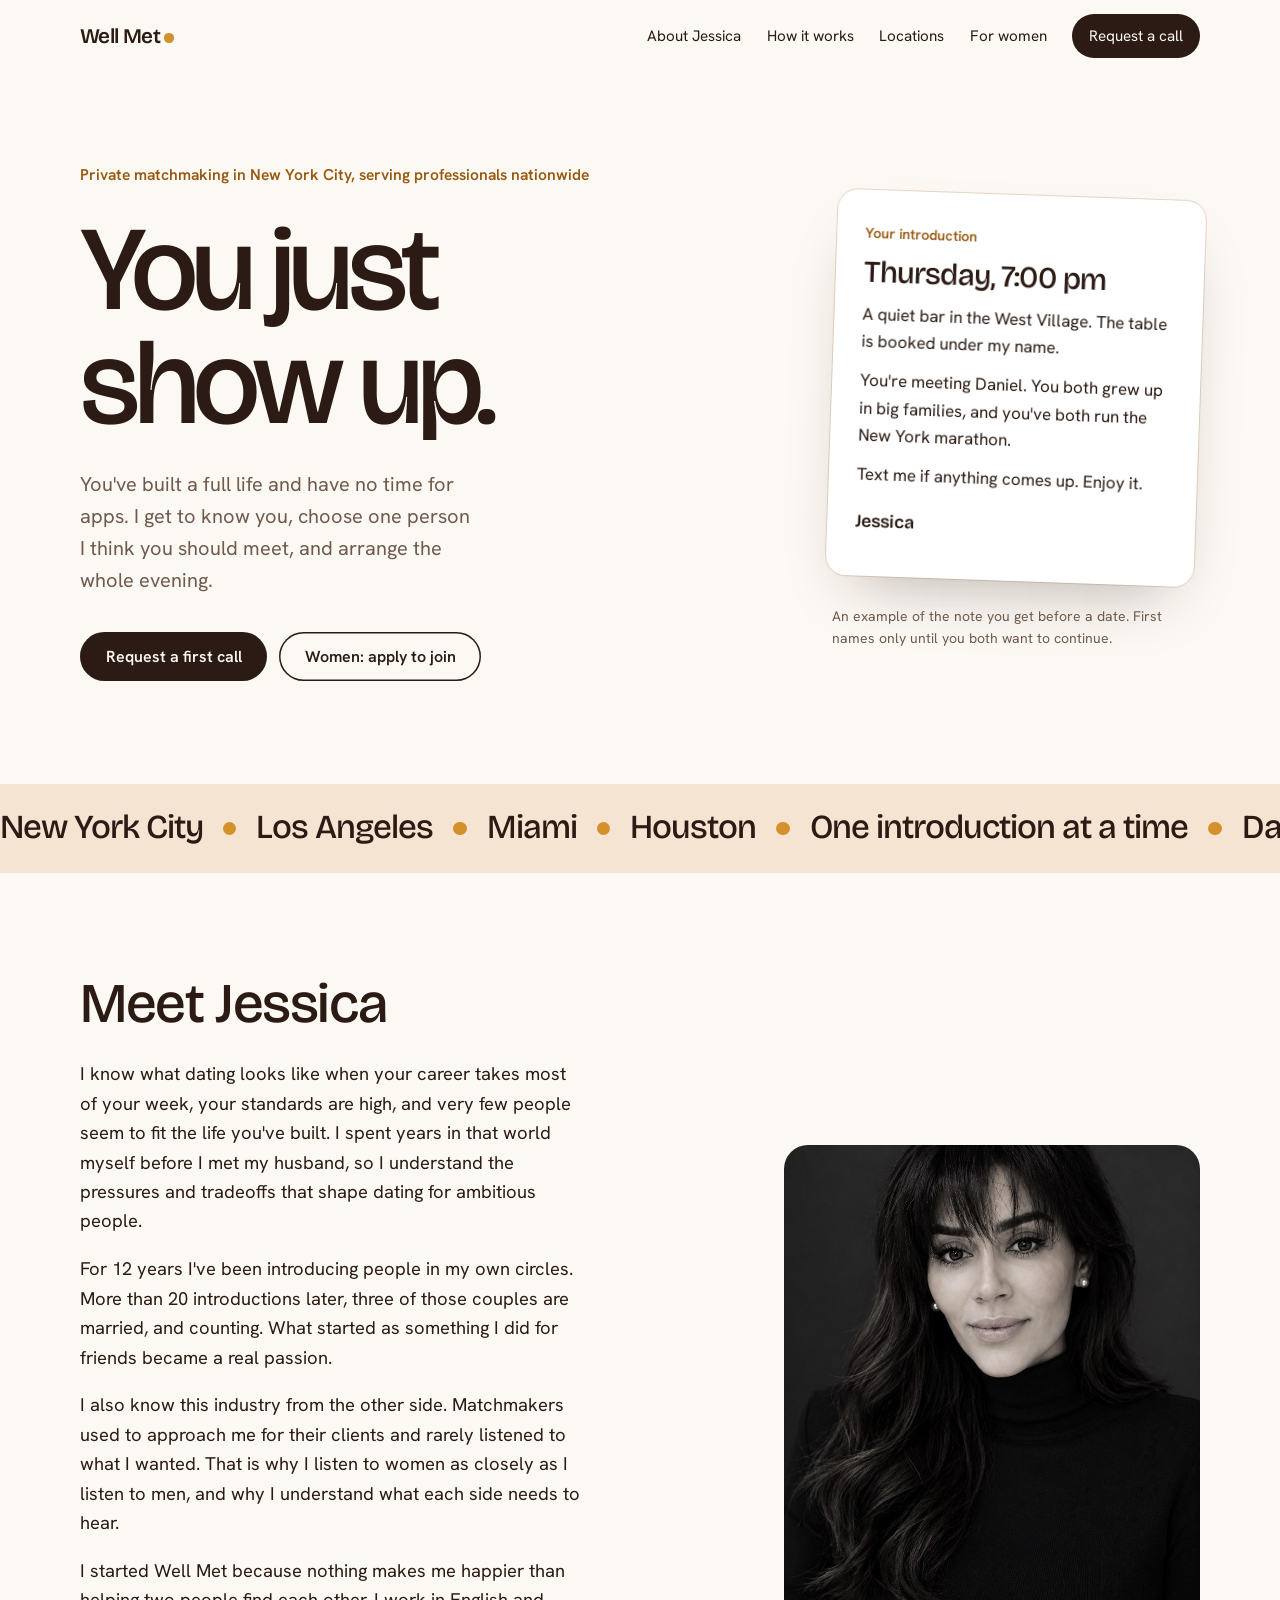
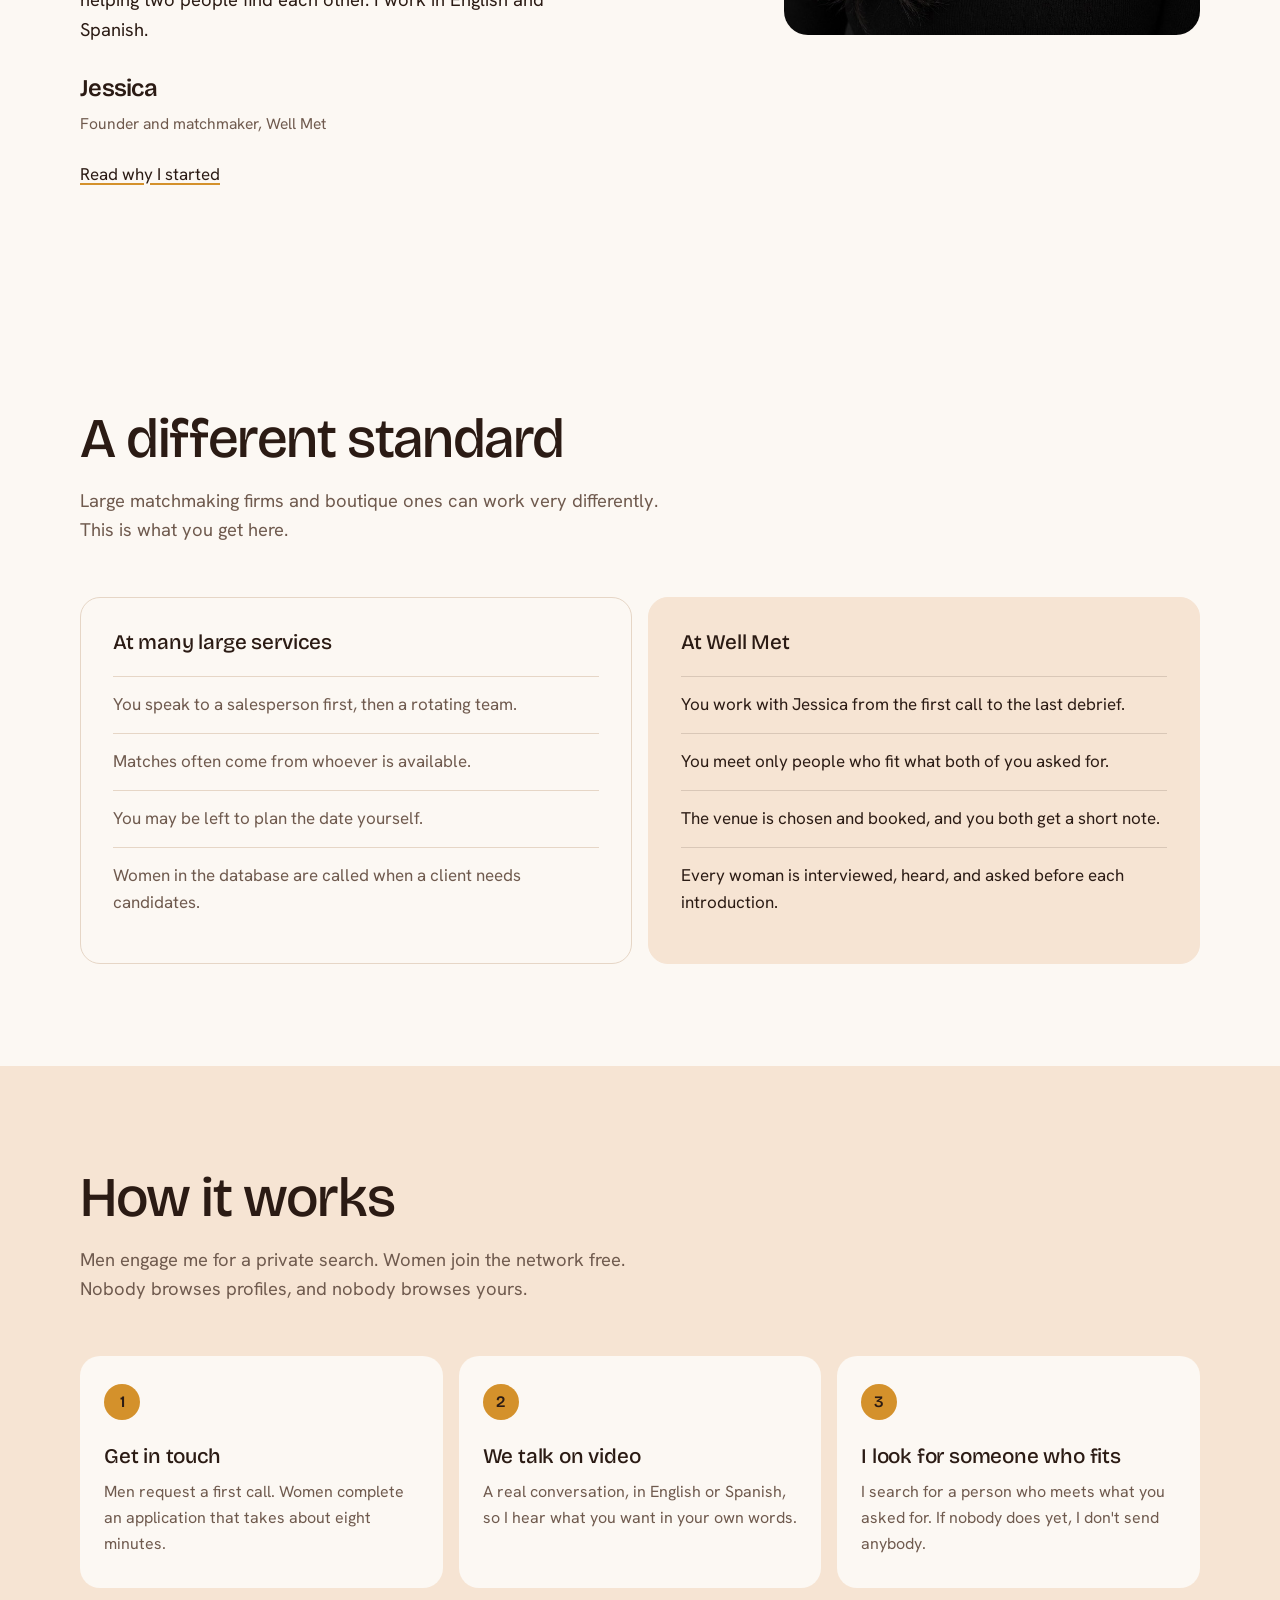
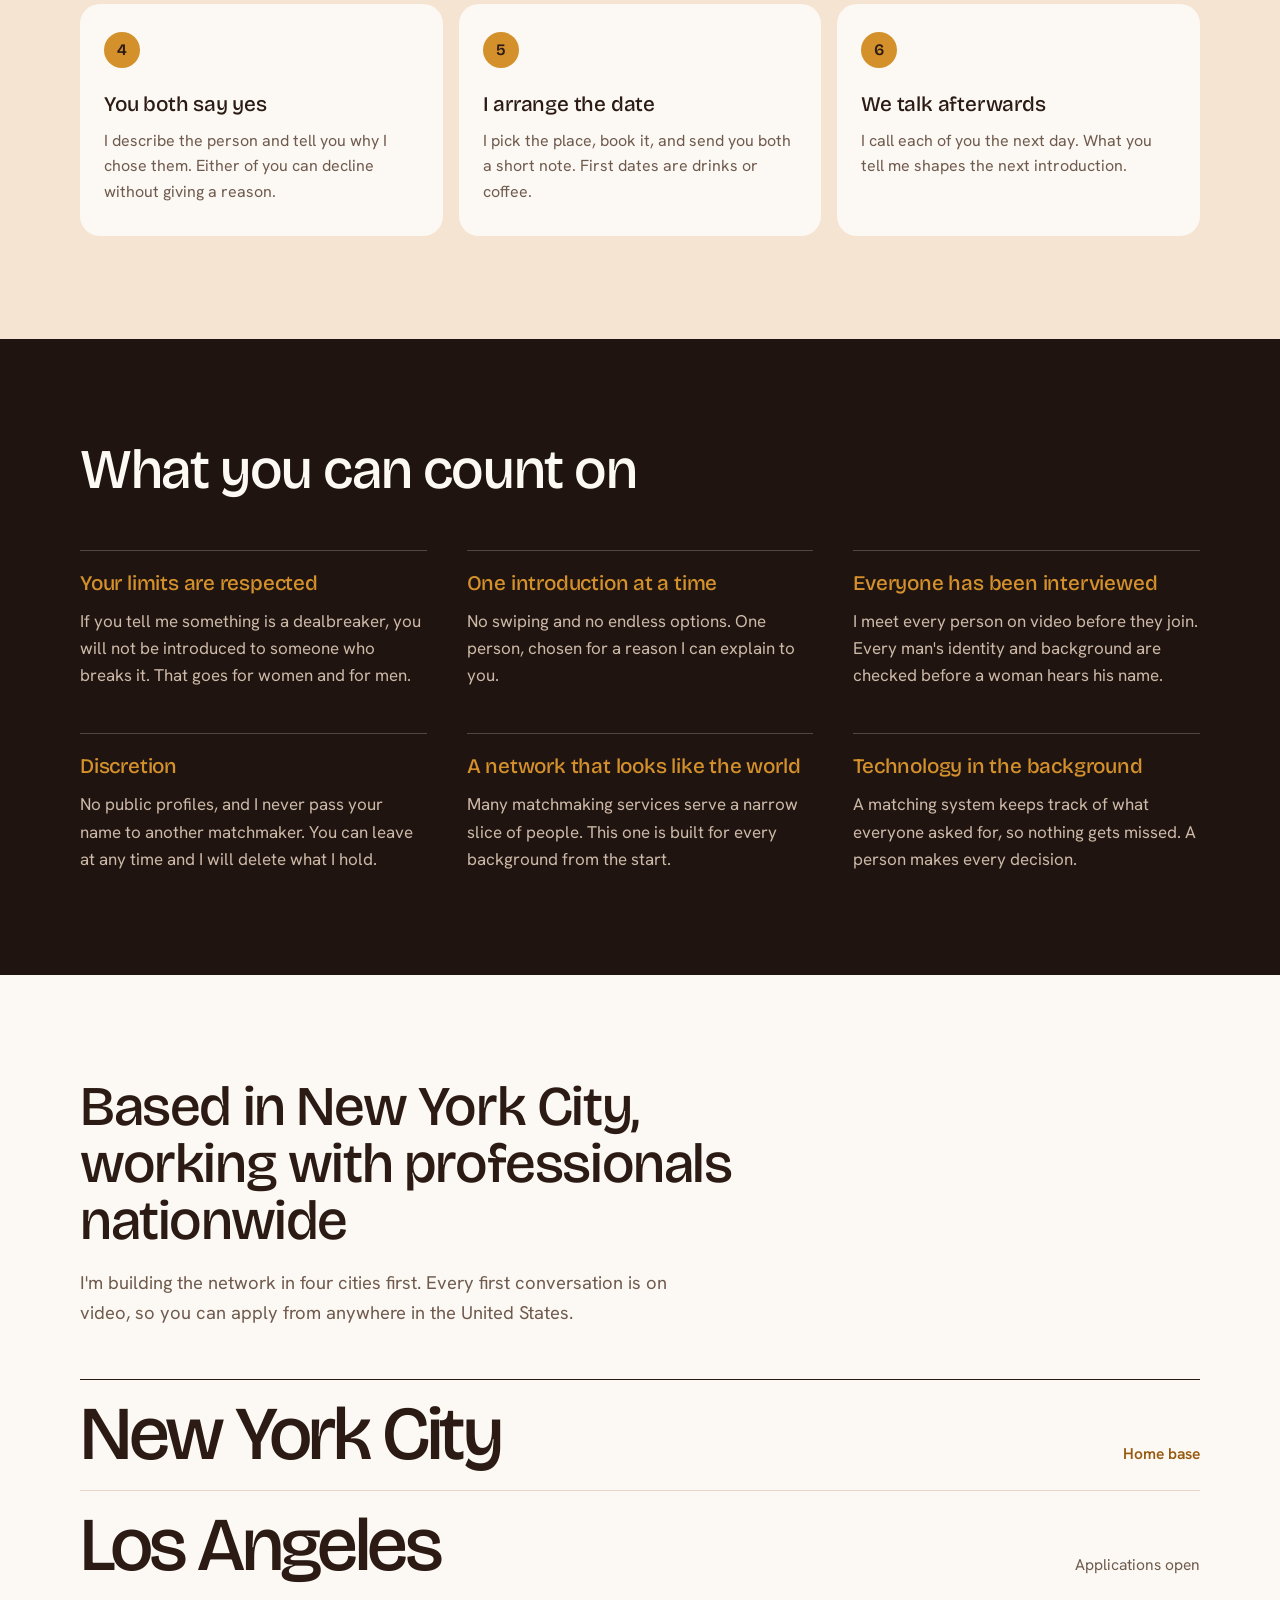
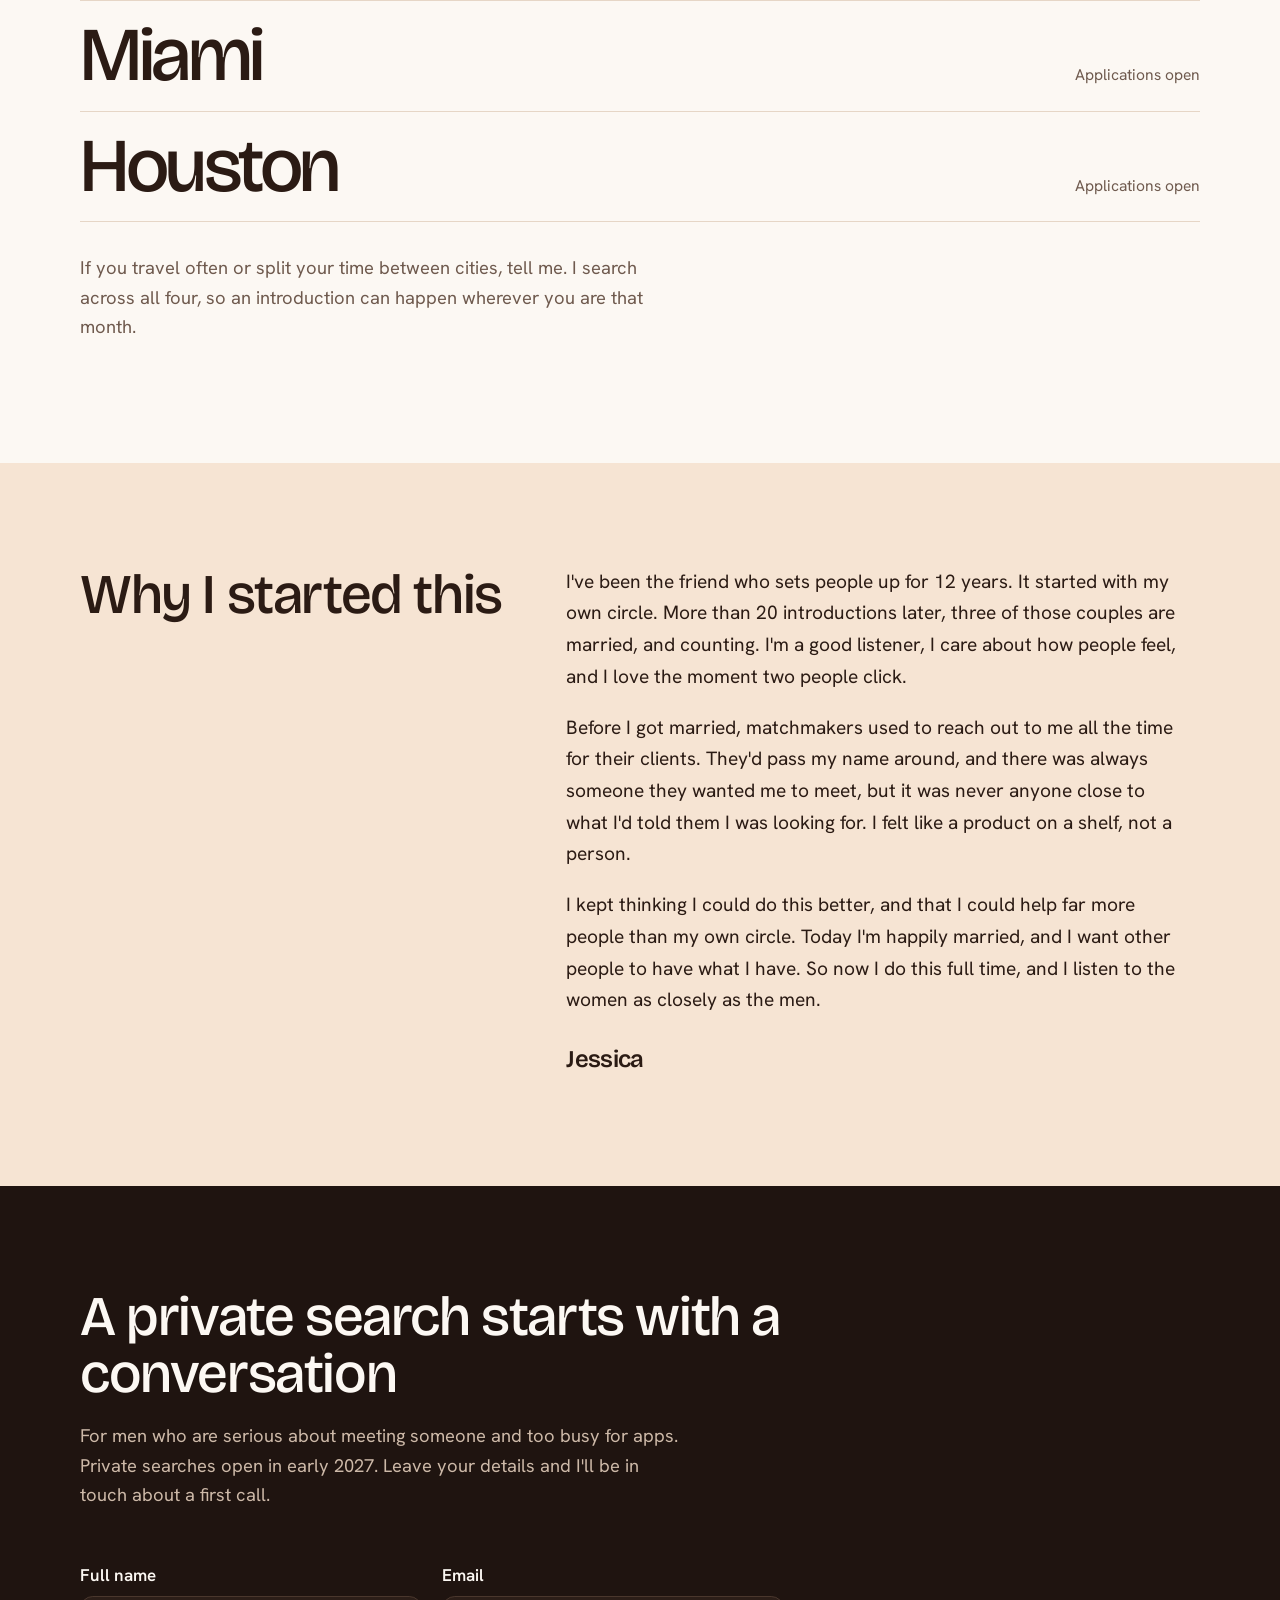
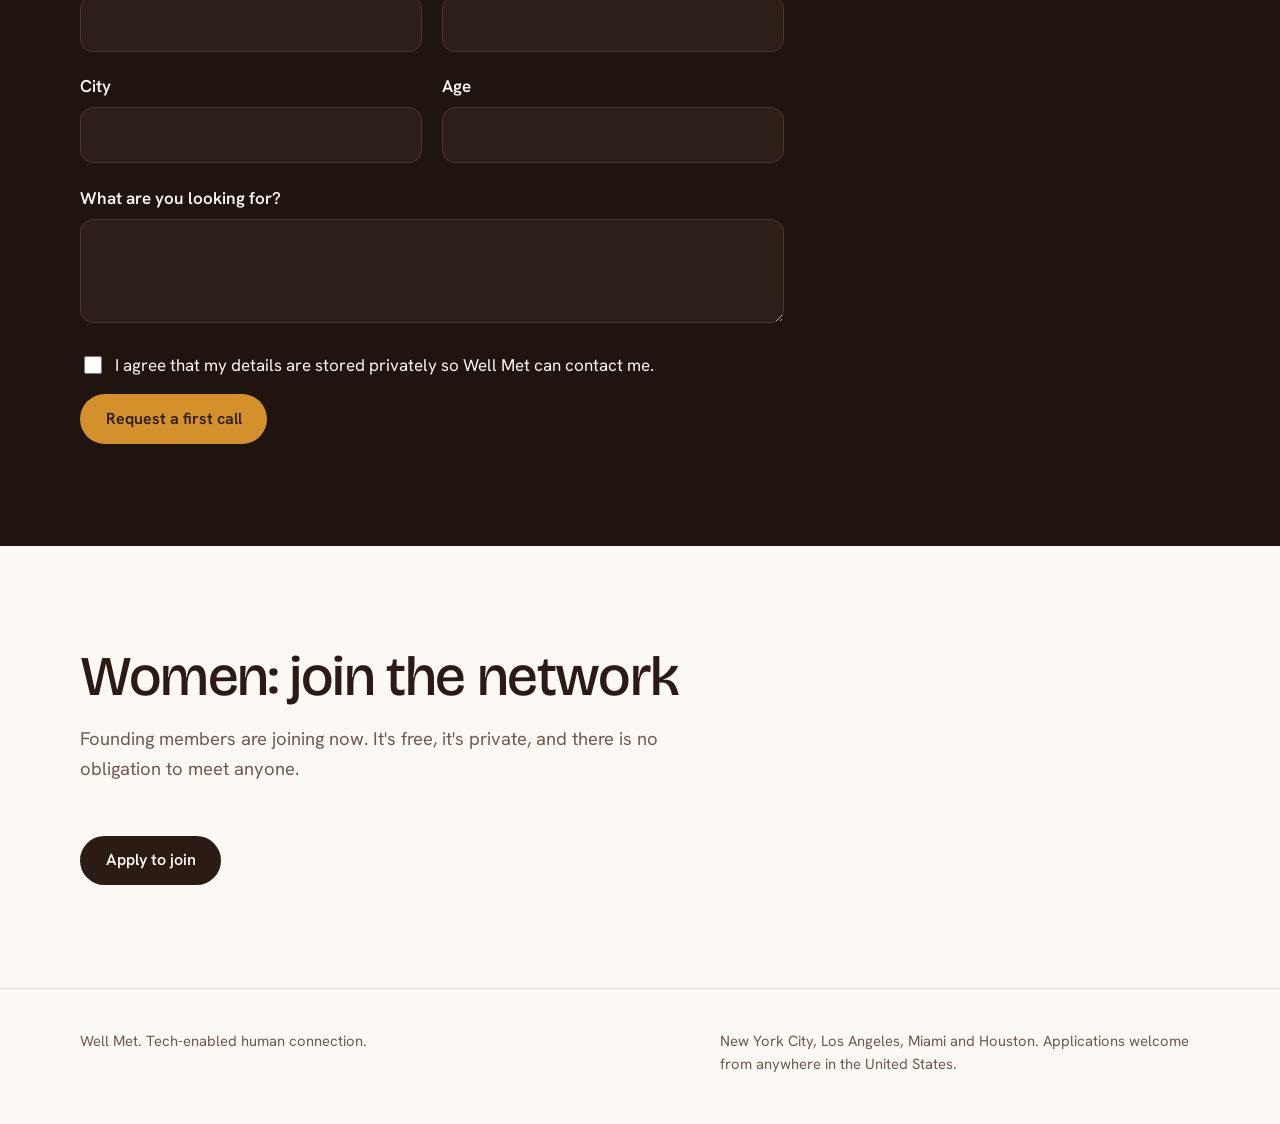
==== commit eb4dd32a: "Rewrite About section in first person Co-Authored-By: Claude Fable 5.2 <noreply@anthropic.com> Claud" ====
--- a/index.html
+++ b/index.html
@@ -62,13 +62,14 @@
         <div>
           <h2>Meet Jessica</h2>
           <div class="about-body">
-            <p>Jessica is a New York matchmaker who has been setting people up for 12 years. More than 20 introductions later, three of those couples are married, and counting.</p>
-            <p>Her strengths are empathy, careful listening and a real love of bringing two people together. She meets every person herself, and she chooses each introduction personally.</p>
-            <p>Before founding Well Met, she spent more than a decade leading data quality and governance programs. She brings the same care to matchmaking: everything you ask for is recorded, and every dealbreaker is honored. She works in English and Spanish.</p>
+            <p>I know what dating looks like when your career takes most of your week, your standards are high, and very few people seem to fit the life you've built. I spent years in that world myself before I met my husband, so I understand the pressures and tradeoffs that shape dating for ambitious people.</p>
+            <p>For 12 years I've been introducing people in my own circles. More than 20 introductions later, three of those couples are married, and counting. What started as something I did for friends became a real passion.</p>
+            <p>I also know this industry from the other side. Matchmakers used to approach me for their clients and rarely listened to what I wanted. That is why I listen to women as closely as I listen to men, and why I understand what each side needs to hear.</p>
+            <p>I started Well Met because nothing makes me happier than helping two people find each other. I work in English and Spanish.</p>
           </div>
           <p class="letter-sign">Jessica</p>
           <p class="letter-role">Founder and matchmaker, Well Met</p>
-          <p class="about-link"><a href="#story">Read why she started</a></p>
+          <p class="about-link"><a href="#story">Read why I started</a></p>
         </div>
         <figure class="portrait">
           <img src="images/jessica.jpg" alt="Portrait of Jessica, founder of Well Met" width="800" height="941">
